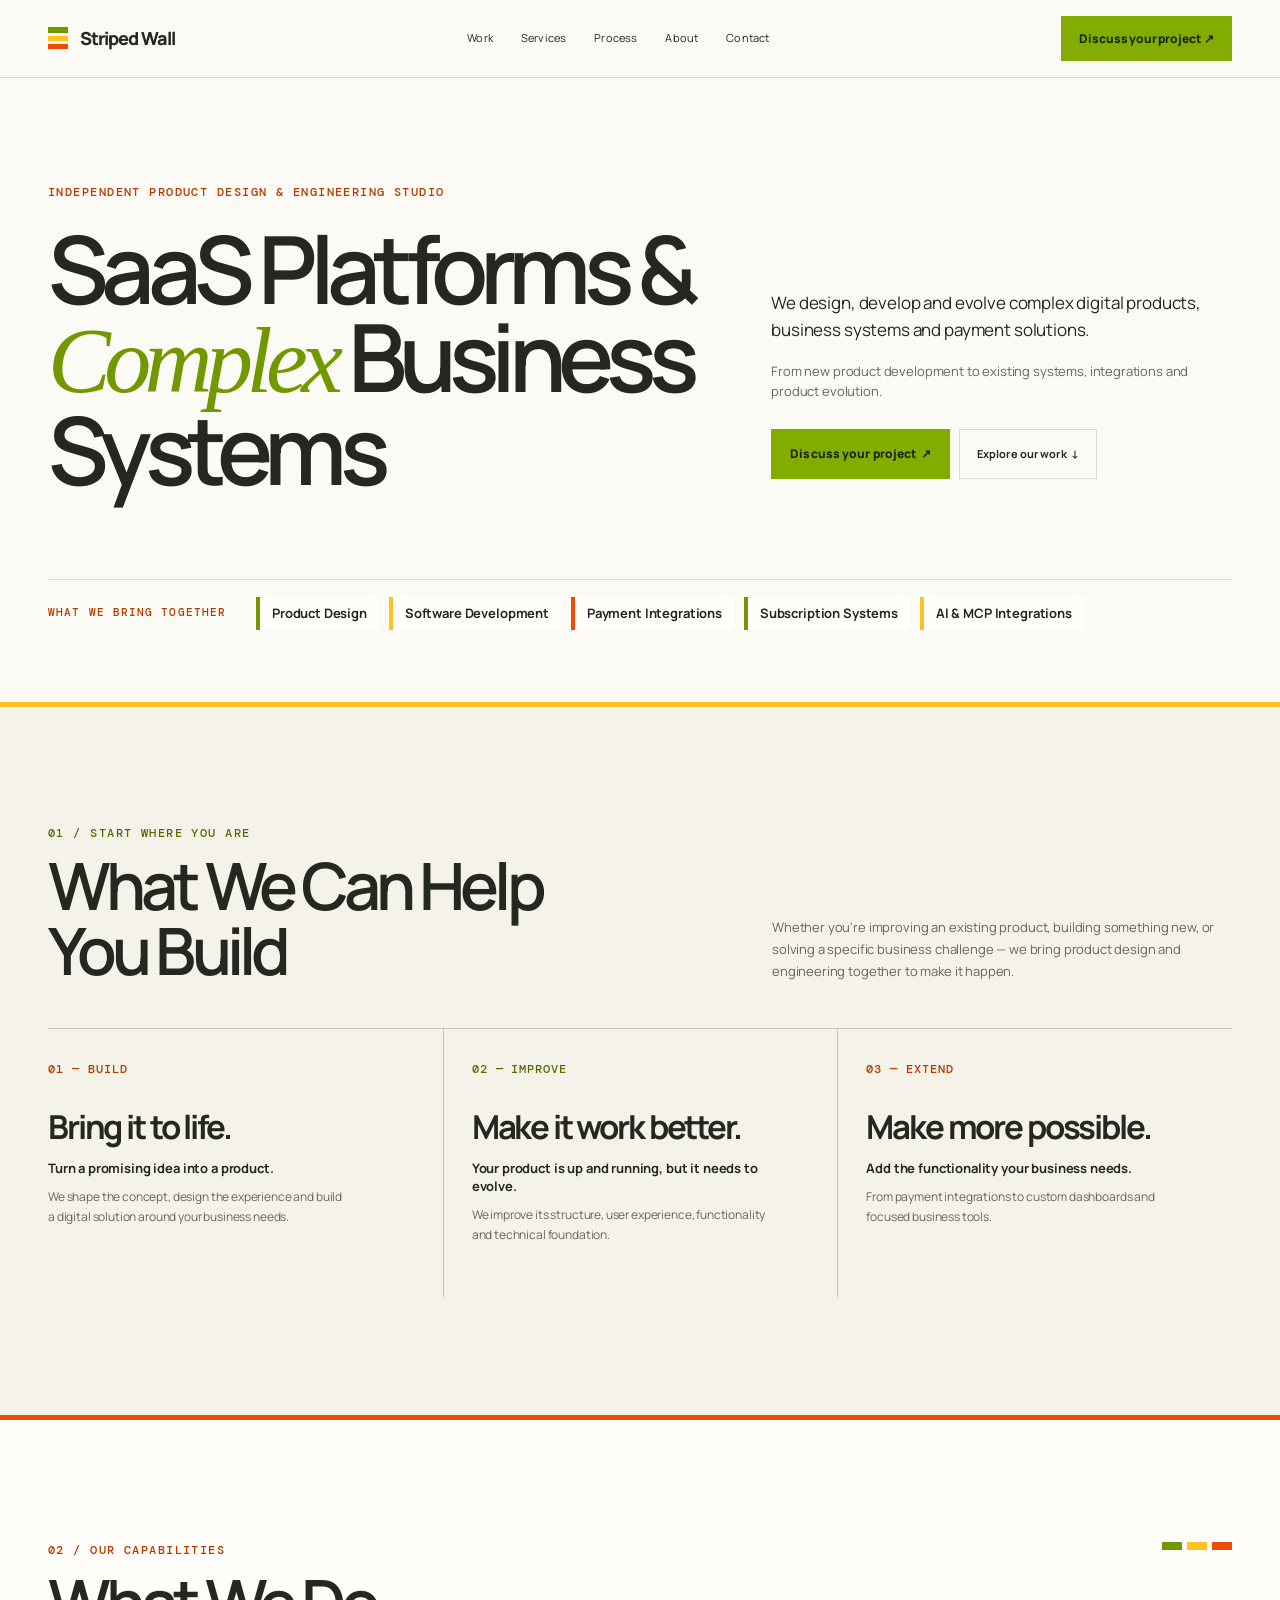
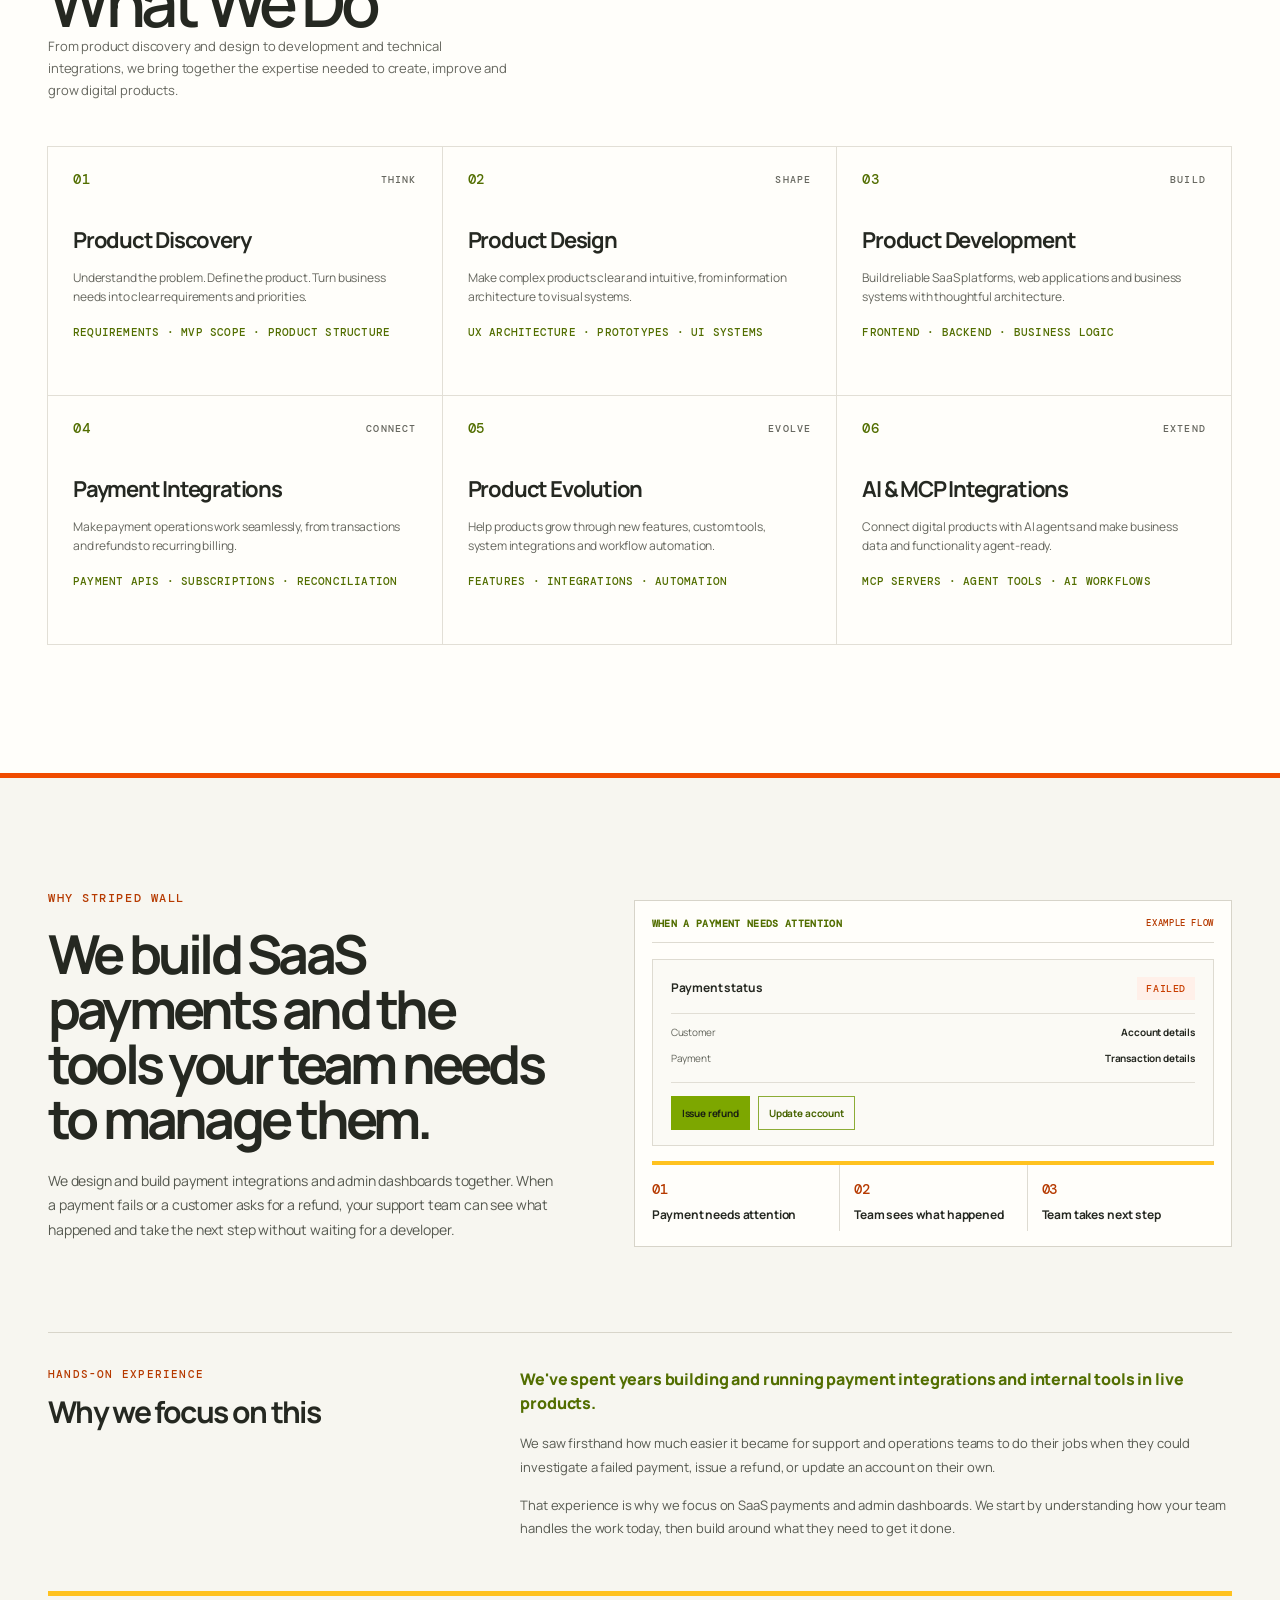
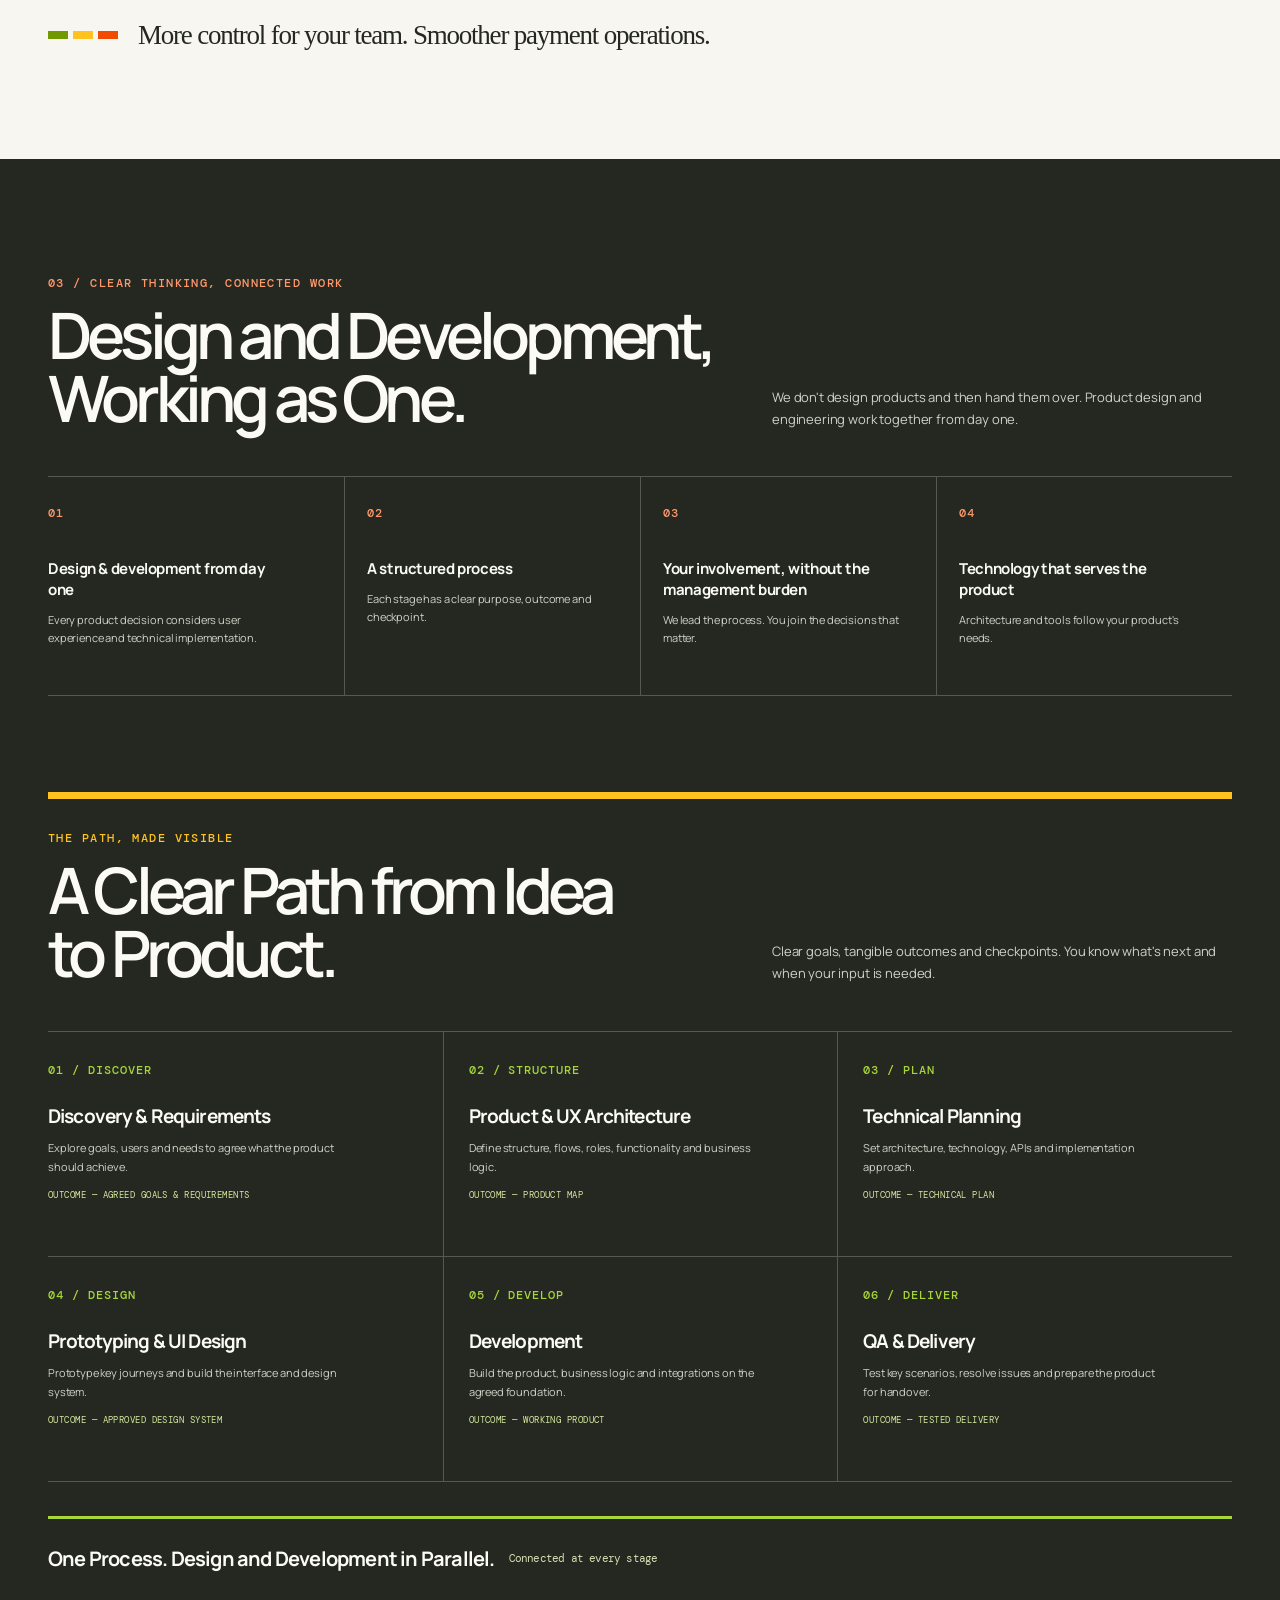
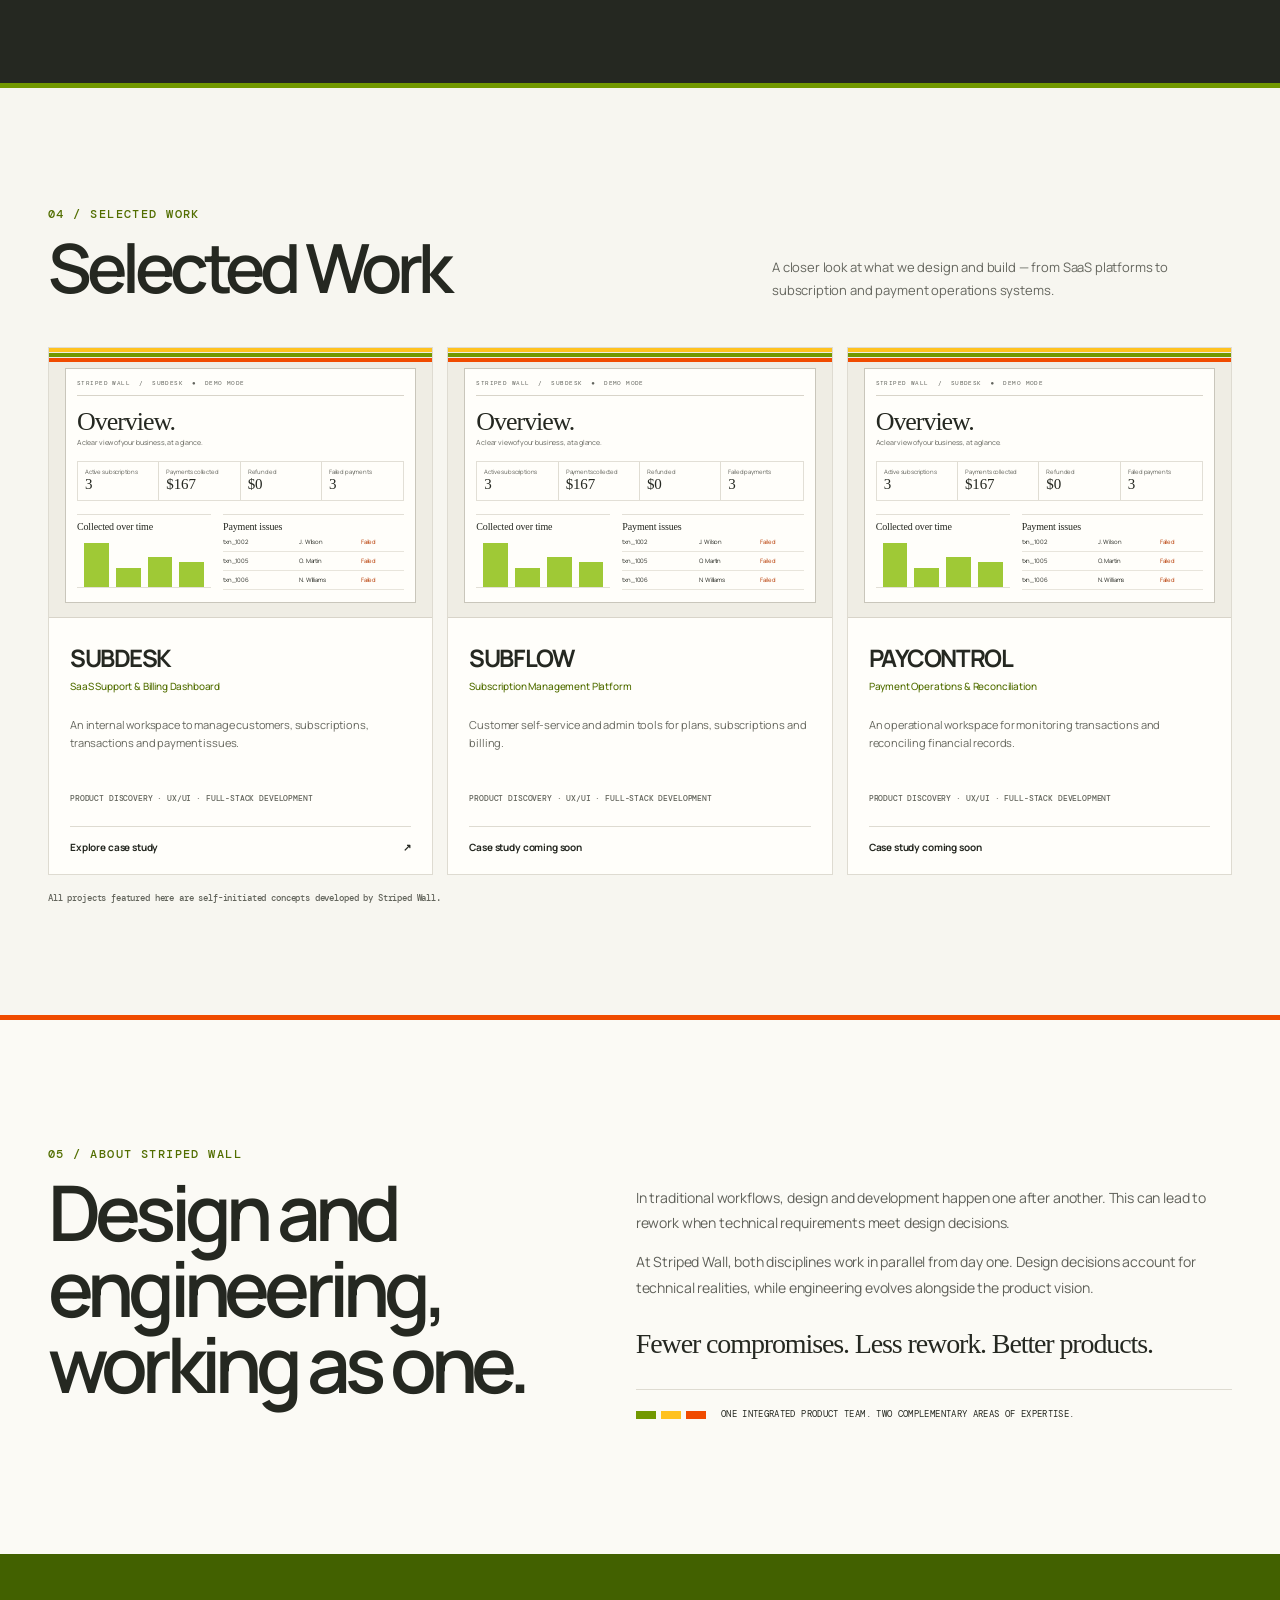
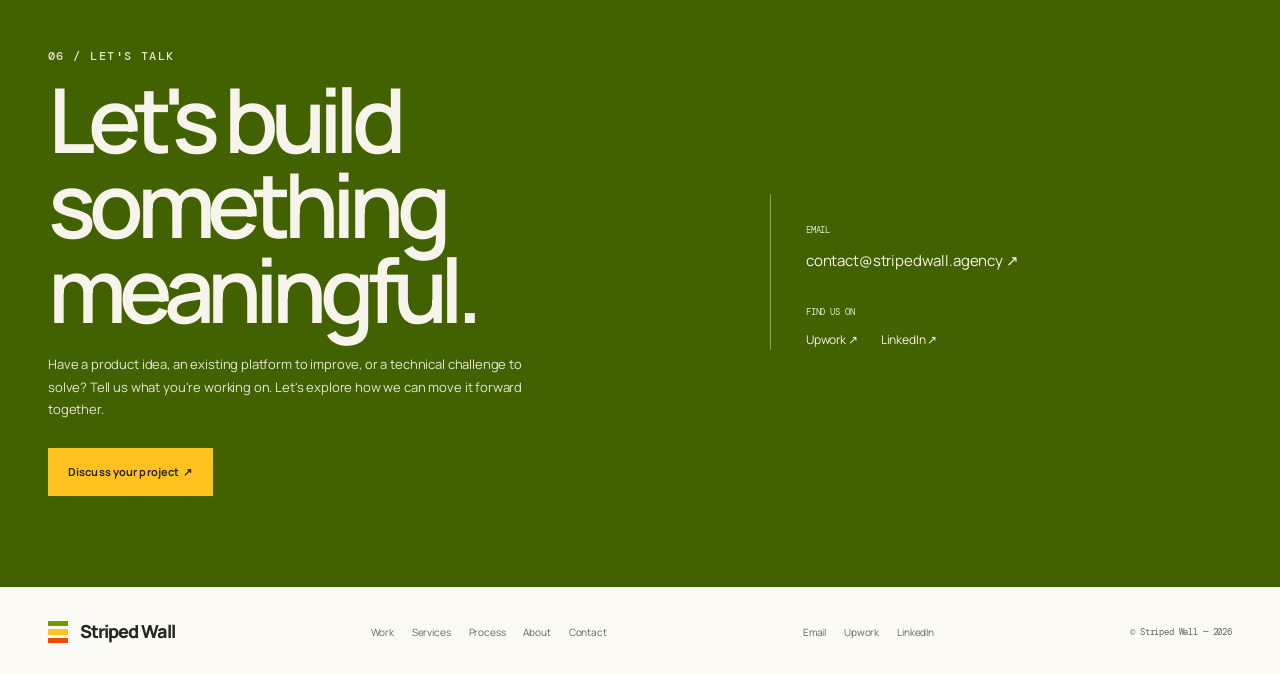
==== index.html @ d2fa566b "perf: eliminate render-blocking stylesheet requests" ====
<!doctype html>
<html lang="en">
<head>
<meta charset="utf-8"><meta name="viewport" content="width=device-width,initial-scale=1">
<title>Striped Wall — Product design &amp; engineering</title>
<link rel="icon" type="image/svg+xml" href="assets/favicon.svg">
<meta name="description" content="Independent product design and engineering studio for SaaS platforms, business systems and payment integrations.">












<link rel="preconnect" href="https://fonts.googleapis.com">
<link rel="preconnect" href="https://fonts.gstatic.com" crossorigin>
<link rel="stylesheet" href="https://fonts.googleapis.com/css2?family=DM+Mono:wght@400;500&family=Manrope:wght@400;500;600;700;800&display=swap" media="print" onload="this.media='all'">
<noscript><link rel="stylesheet" href="https://fonts.googleapis.com/css2?family=DM+Mono:wght@400;500&family=Manrope:wght@400;500;600;700;800&display=swap"></noscript>
<style data-source="assets/css/home.css">
:root {
  --paper:#f5f2e9;
  --ink:#292b27;
  --muted:#77776e;
  --olive:#729800;
  --yellow:#ffbd24;
  --orange:#f04b00;
  --sand:#e4d4c7;
  --green-deep:#557500;
  --line:#d7d3c8;
  --white:#fbfaf6;
  --serif:Georgia,'Times New Roman',serif;
  --sans:'Manrope',Arial,sans-serif;
  --mono:'DM Mono',monospace
}

* {
  box-sizing:border-box
}
html {
  scroll-behavior:smooth
}
body {
  margin:0;
  background:var(--paper);
  color:var(--ink);
  font:15px/1.6 var(--sans)
}
a {
  color:inherit;
  text-decoration:none
}
button {
  font:inherit
}
.wrap {
  width:min(1240px,calc(100% - 80px));
  margin:auto
}
.eyebrow {
  font:11px var(--mono);
  letter-spacing:.1em;
  text-transform:uppercase;
  color:var(--muted)
}
.stripe {
  display:flex;
  gap:5px;
  width:70px;
  height:8px
}
.stripe i {
  display:block;
  height:100%;
  flex:1;
  background:var(--olive)
}
.stripe i:nth-child(2) {
  background:var(--yellow)
}
.stripe i:nth-child(3) {
  background:var(--orange)
}

header {
  height:84px;
  display:flex;
  align-items:center;
  border-bottom:1px solid var(--line)
}
.nav {
  display:flex;
  justify-content:space-between;
  align-items:center
}
.brand {
  display:flex;
  align-items:center;
  gap:12px;
  font-weight:800;
  letter-spacing:-.05em;
  font-size:19px
}
.brand .stripe {
  width:22px;
  height:24px;
  flex-direction:column;
  gap:3px
}
.brand .stripe i {
  width:100%;
  height:6px
}
.links {
  display:flex;
  gap:32px;
  font-size:12px
}
.nav-cta,.button {
  display:inline-flex;
  align-items:center;
  justify-content:center;
  padding:13px 18px;
  border:1px solid var(--ink);
  font-size:12px;
  font-weight:700;
  transition:.2s
}
.nav-cta:hover,.button.dark:hover {
  background:var(--olive);
  border-color:var(--olive);
  color:white
}
.menu {
  display:none
}

.hero {
  padding:100px 0 88px;
  position:relative
}
.hero-grid {
  display:grid;
  grid-template-columns:1.2fr .8fr;
  gap:80px;
  align-items:end
}
.hero h1 {
  font-size:clamp(54px,7.2vw,100px);
  line-height:.99;
  letter-spacing:-.075em;
  max-width:800px;
  margin:24px 0 28px;
  font-weight:600
}
.hero h1 em {
  font-family:var(--serif);
  font-weight:400;
  letter-spacing:-.07em
}
.hero-copy {
  max-width:420px;
  padding-bottom:6px
}
.hero-copy p {
  font-size:18px;
  line-height:1.55;
  margin:0 0 18px
}
.hero-copy .sub {
  color:var(--muted);
  font-size:14px
}
.actions {
  display:flex;
  gap:10px;
  margin-top:28px
}
.button.dark {
  background:var(--ink);
  color:var(--paper)
}
.button.light {
  border-color:var(--line)
}
.expertise {
  border-top:1px solid var(--line);
  margin-top:55px;
  padding-top:18px;
  display:flex;
  justify-content:space-between;
  color:var(--muted);
  font-size:12px
}
.expertise strong {
  font:11px var(--mono);
  letter-spacing:.08em;
  color:var(--ink);
  text-transform:uppercase
}

section {
  padding:112px 0
}
.section-head {
  display:flex;
  justify-content:space-between;
  align-items:end;
  gap:40px;
  margin-bottom:45px
}
.section-head h2,.about h2,.talk h2 {
  font-size:clamp(40px,5vw,64px);
  line-height:1.04;
  letter-spacing:-.065em;
  font-weight:600;
  margin:12px 0 0
}
.section-head p {
  max-width:440px;
  color:var(--muted);
  margin:0
}
.build {
  background:#eae7dc
}
.build-grid {
  display:grid;
  grid-template-columns:repeat(3,1fr);
  border-top:1px solid #c9c5b9
}
.build-card {
  padding:28px 28px 8px 0;
  min-height:240px
}
.build-card+.build-card {
  border-left:1px solid #c9c5b9;
  padding-left:28px
}
.num {
  font:11px var(--mono);
  color:var(--olive-ink)
}
.build-card h3 {
  font-size:30px;
  letter-spacing:-.05em;
  margin:28px 0 5px
}
.build-card b {
  font-size:14px
}
.build-card p {
  color:var(--muted);
  font-size:13px;
  max-width:320px
}

.services {
  padding-bottom:125px
}
.service-intro {
  max-width:570px;
  color:var(--muted)
}
.service-grid {
  display:grid;
  grid-template-columns:repeat(3,1fr);
  border-top:1px solid var(--line);
  border-left:1px solid var(--line)
}
.service {
  padding:25px 25px 28px;
  min-height:245px;
  border-right:1px solid var(--line);
  border-bottom:1px solid var(--line)
}
.service-top {
  display:flex;
  justify-content:space-between
}
.service h3 {
  font-size:23px;
  letter-spacing:-.04em;
  margin:33px 0 5px
}
.service p {
  font-size:13px;
  color:var(--muted);
  max-width:320px;
  margin:0
}
.service .tags {
  font:10px/1.9 var(--mono);
  text-transform:uppercase;
  letter-spacing:.02em;
  color:var(--olive-ink);
  margin-top:20px
}

.process {
  background:var(--ink);
  color:var(--paper)
}
.process .eyebrow {
  color:#b5b3a8
}
.process .section-head p {
  color:#b5b3a8
}
.principles {
  display:grid;
  grid-template-columns:repeat(4,1fr);
  border-top:1px solid #55564f;
  border-bottom:1px solid #55564f;
  margin:52px 0 100px
}
.principle {
  padding:24px 20px 30px 0
}
.principle+.principle {
  border-left:1px solid #55564f;
  padding-left:20px
}
.principle h3 {
  font-size:16px;
  line-height:1.35;
  margin:28px 0 10px;
  max-width:220px
}
.principle p {
  font-size:12px;
  color:#b5b3a8;
  max-width:240px
}
.steps {
  display:grid;
  grid-template-columns:repeat(3,1fr);
  border-top:1px solid #55564f
}
.step {
  padding:25px 28px 27px 0;
  border-bottom:1px solid #55564f;
  min-height:205px
}
.step:nth-child(3n+2),.step:nth-child(3n) {
  padding-left:24px;
  border-left:1px solid #55564f
}
.step h3 {
  font-size:20px;
  line-height:1.2;
  margin:20px 0 10px;
  max-width:260px
}
.step p {
  font-size:12px;
  color:#b5b3a8;
  max-width:300px
}
.outcome {
  font:10px var(--mono);
  color:var(--yellow);
  text-transform:uppercase;
  letter-spacing:.05em
}
.process-close {
  margin-top:36px;
  padding:23px 0;
  border-top:3px solid var(--yellow);
  display:flex;
  justify-content:space-between;
  align-items:center;
  font-size:20px
}
.process-close span {
  font:11px var(--mono);
  color:#b5b3a8
}

.work {
  background:var(--white)
}
.work-cards {
  display:grid;
  grid-template-columns:repeat(3,1fr);
  gap:16px
}
.project {
  border:1px solid var(--line);
  background:var(--paper)
}
.screen {
  height:250px;
  background:#f8f7f1;
  padding:13px 17px 10px;
  display:block;
  overflow:hidden;
  position:relative;
  border-bottom:1px solid var(--line)
}
.screen:before,.screen:after {
  content:'';
  position:absolute;
  left:0;
  right:0;
  height:5px;
  background:var(--olive);
  top:22px
}
.screen:after {
  top:32px;
  background:var(--yellow);
  height:3px
}
.ui {
  width:82%;
  height:75%;
  background:#f8f7f1;
  border:1px solid #c9c6bc;
  padding:17px;
  display:grid;
  grid-template-columns:25% 1fr;
  gap:12px;
  transform:rotate(-2deg)
}
.ui-side {
  background:#e8e6dc
}
.ui-main {
  display:grid;
  grid-template-rows:16px 1fr 1fr;
  gap:10px
}
.ui-bar {
  background:#d9d7cc
}
.ui-cells {
  display:flex;
  gap:7px
}
.ui-cells i {
  flex:1;
  background:#eceae0;
  border:1px solid #dbd8cd
}
.ui-chart {
  border:1px solid #dedbd1;
  position:relative
}
.ui-chart:after {
  content:'';
  position:absolute;
  left:10%;
  right:10%;
  height:2px;
  top:60%;
  background:var(--olive);
  transform:rotate(-12deg)
}
.project-body {
  padding:22px
}
.project h3 {
  font-size:24px;
  letter-spacing:-.05em;
  margin:0
}
.project .type {
  font-size:11px;
  color:var(--olive-ink);
  margin:3px 0 12px
}
.project p {
  font-size:12px;
  color:var(--muted);
  min-height:58px
}
.project .tags {
  font:9px/1.8 var(--mono);
  color:var(--muted);
  text-transform:uppercase;
  min-height:35px
}
.project-link {
  border-top:1px solid var(--line);
  padding-top:13px;
  margin-top:15px;
  font-size:11px;
  font-weight:700;
  display:flex;
  justify-content:space-between
}
.work-note {
  font:10px var(--mono);
  color:var(--muted);
  margin-top:18px
}

.about {
  padding:125px 0
}
.about-grid {
  display:grid;
  grid-template-columns:.9fr 1.1fr;
  gap:100px
}
.about h2 {
  font-size:clamp(43px,6vw,76px)
}
.about-copy {
  padding-top:32px
}
.about-copy p {
  font-size:16px;
  max-width:580px;
  color:#5f6059
}
.about-copy .statement {
  font-size:24px;
  color:var(--ink);
  letter-spacing:-.04em;
  margin-top:28px
}
.about-bottom {
  margin-top:32px;
  display:flex;
  align-items:center;
  gap:18px;
  font:11px var(--mono);
  text-transform:uppercase;
  letter-spacing:.04em
}

.talk {
  background:var(--green-deep);
  color:#f7f4eb;
  padding:90px 0
}
.talk .eyebrow {
  color:#e0e8c9
}
.talk-grid {
  display:grid;
  grid-template-columns:1fr .75fr;
  gap:70px
}
.talk h2 {
  font-size:clamp(48px,7vw,88px);
  max-width:700px
}
.talk p {
  max-width:510px;
  color:#e5e3d6
}
.talk .button {
  background:var(--yellow);
  border-color:var(--yellow);
  color:var(--ink);
  margin-top:14px
}
.contacts {
  border-left:1px solid #9cae69;
  padding:22px 0 0 35px;
  align-self:end
}
.contacts small {
  font:10px var(--mono);
  text-transform:uppercase;
  color:#e0e8c9
}
.contacts a {
  display:block;
  font-size:17px;
  margin:8px 0 24px
}
.contact-links {
  display:flex;
  gap:25px;
  font-size:13px!important
}
.footer {
  padding:30px 0
}
.footrow {
  display:flex;
  align-items:center;
  justify-content:space-between
}
.footnav,.social {
  display:flex;
  gap:22px;
  font-size:11px;
  color:var(--muted)
}
.copyright {
  font:10px var(--mono);
  color:var(--muted)
}

@media(max-width:800px) {
  .wrap {
  width:min(100% - 40px,620px)
}
.links,.nav-cta {
  display:none
}
.menu {
  display:block;
  font:11px var(--mono)
}
.hero {
  padding:75px 0 65px
}
.hero-grid,.about-grid,.talk-grid {
  grid-template-columns:1fr;
  gap:30px
}
.hero h1 {
  font-size:clamp(52px,13vw,82px)
}
.hero-copy {
  max-width:560px
}
.expertise {
  flex-wrap:wrap;
  gap:12px
}
.section-head {
  display:block
}
.section-head p {
  margin-top:18px
}
.build-grid,.service-grid,.work-cards {
  grid-template-columns:1fr
}
.build-card {
  min-height:0;
  padding:24px 0
}
.build-card+.build-card {
  border-left:0;
  border-top:1px solid #c9c5b9;
  padding:24px 0
}
.build-card h3 {
  margin-top:15px
}
.service {
  min-height:0
}
.principles {
  grid-template-columns:1fr 1fr;
  margin:38px 0 70px
}
.principle:nth-child(3) {
  border-left:0;
  padding-left:0;
  border-top:1px solid #55564f
}
.principle:nth-child(4) {
  border-top:1px solid #55564f
}
.steps {
  grid-template-columns:1fr 1fr
}
.step:nth-child(3n+2),.step:nth-child(3n) {
  padding-left:0;
  border-left:0
}
.step:nth-child(even) {
  padding-left:18px;
  border-left:1px solid #55564f
}
.process-close {
  display:block
}
.process-close span {
  display:block;
  margin-top:10px
}
.project {
  display:grid;
  grid-template-columns:.8fr 1.2fr
}
.screen {
  height:auto;
  min-height:250px;
  padding:14px
}
.project p {
  min-height:auto
}
.project .tags {
  min-height:0
}
.project-link {
  margin-top:15px
}
.about-copy {
  padding:0
}
.contacts {
  border-left:0;
  border-top:1px solid #9ca17e;
  padding:22px 0 0
}
.footrow {
  flex-wrap:wrap;
  gap:20px
}
.footnav {
  order:3;
  width:100%;
  flex-wrap:wrap
}

}

@media(max-width:520px) {
  .wrap {
  width:calc(100% - 36px)
}
header {
  height:70px
}
.hero h1 {
  font-size:51px
}
.actions {
  flex-wrap:wrap
}
.button {
  padding:12px 13px
}
.expertise {
  display:block
}
.expertise span {
  display:block;
  margin-top:8px
}
.section-head h2 {
  font-size:42px
}
section {
  padding:78px 0
}
.principles {
  grid-template-columns:1fr
}
.principle,.principle+.principle,.principle:nth-child(3) {
  border-left:0;
  border-top:1px solid #55564f;
  padding:20px 0
}
.principle:first-child {
  border-top:0
}
.principle h3 {
  margin:15px 0 5px
}
.steps {
  grid-template-columns:1fr
}
.step,.step:nth-child(even) {
  border-left:0;
  padding:20px 0;
  min-height:0
}
.project {
  display:block
}
.screen {
  height:230px
}
.about {
  padding:85px 0
}
.talk {
  padding:75px 0
}
.talk h2 {
  font-size:55px
}
.footnav,.social {
  gap:13px
}

}



.work-cards {
  align-items:stretch;
  gap:18px
}
.project {
  display:flex;
  flex-direction:column;
  min-width:0;
  overflow:hidden
}
.screen {
  height:auto;
  aspect-ratio:1.48/1;
  min-height:0;
  padding:14px 16px 10px;
  background:#f8f7f1;
  border-bottom:1px solid var(--line);
  overflow:hidden
}
.screen:before,.screen:after {
  display:none
}
.ui-shot {
  height:100%;
  color:var(--ink);
  font:7px/1.35 var(--sans);
  overflow:hidden
}
.shot-brand {
  font:6px var(--mono);
  letter-spacing:.07em;
  color:#62645d;
  border-bottom:1px solid #e2dfd5;
  padding-bottom:7px
}
.shot-title {
  font:25px/1.1 var(--serif);
  letter-spacing:-.04em;
  margin:10px 0 2px
}
.shot-sub {
  font-size:7px;
  color:var(--muted)
}
.shot-metrics {
  display:grid;
  grid-template-columns:repeat(4,1fr);
  margin-top:12px;
  border:1px solid #e0ddd3
}
.shot-metrics div {
  padding:7px 8px;
  border-right:1px solid #e0ddd3;
  min-width:0
}
.shot-metrics div:last-child {
  border:0
}
.shot-metrics small {
  display:block;
  font-size:6px;
  color:#65665e
}
.shot-metrics b {
  font:15px var(--serif)
}
.shot-lower {
  display:grid;
  grid-template-columns:.85fr 1.15fr;
  gap:14px;
  margin-top:12px
}
.shot-chart,.shot-table {
  border-top:1px solid #d9d6cb;
  padding-top:6px;
  min-width:0
}
.shot-chart strong,.shot-table strong {
  font:11px var(--serif)
}
.shot-bars {
  height:54px;
  display:flex;
  align-items:end;
  gap:7px;
  border-bottom:1px solid #ddd9ce;
  padding:0 7px
}
.shot-bars i {
  flex:1;
  background:#b2d455;
  max-width:25px
}
.shot-bars i:nth-child(1) {
  height:80%
}
.shot-bars i:nth-child(2) {
  height:35%
}
.shot-bars i:nth-child(3) {
  height:55%
}
.shot-bars i:nth-child(4) {
  height:45%
}
.shot-row {
  display:grid;
  grid-template-columns:1fr .8fr .6fr;
  padding:5px 0;
  border-bottom:1px solid #e5e2d9;
  font-size:6px;
  gap:4px
}
.shot-row span:last-child {
  color:#b63a00
}
.project-body {
  flex:1;
  display:flex;
  flex-direction:column
}
.project .tags {
  min-height:0
}
.project-link {
  margin-top:auto;
  padding-top:13px
}
.work-note {
  line-height:1.6
}

@media(max-width:800px) {
  .project {
  display:flex;
  flex-direction:column
}
.screen {
  aspect-ratio:1.65/1
}

}

@media(max-width:520px) {
  .screen {
  height:auto;
  aspect-ratio:1.42/1;
  padding:12px
}
.shot-metrics div {
  padding:6px 5px
}
.shot-lower {
  gap:9px
}
.shot-title {
  font-size:23px
}

}



/* Detailed design pass: a more deliberate editorial grid with generous spacing and crisp edges. */
:root {
  --paper:#f6f3eb;
  --white:#fbfaf6;
  --ink:#252821;
  --muted:#72736b;
  --olive:#729800;
  --yellow:#ffbd24;
  --orange:#f04b00;
  --green-deep:#426100;
  --line:#d8d4c9;
  --sand:#e4d4c7
}

body {
  background:var(--paper);
  font-size:15px;
  line-height:1.65;
  letter-spacing:-.01em
}

.wrap {
  width:min(1280px,calc(100% - 96px))
}

header {
  height:78px;
  background:var(--paper);
  position:sticky;
  top:0;
  z-index:10;
  border-color:var(--line)
}

.brand {
  font-size:18px;
  letter-spacing:-.055em
}
.brand .stripe {
  width:20px;
  height:22px
}

.links {
  gap:28px
}
.links a {
  font-size:11px;
  letter-spacing:.015em
}
.links a:hover,.footnav a:hover,.social a:hover {
  color:var(--olive-ink)
}

.nav-cta {
  padding:11px 16px;
  border-width:1px;
  font-size:11px
}

.hero {
  padding:106px 0 72px
}
.hero .eyebrow {
  color:var(--olive-ink)
}

.hero-grid {
  grid-template-columns:1.18fr .82fr;
  gap:60px;
  align-items:center
}

.hero h1 {
  font-size:clamp(62px,7.35vw,108px);
  line-height:.94;
  letter-spacing:-.082em;
  max-width:820px;
  margin:24px 0 22px
}

.hero h1 em {
  color:var(--olive-ink);
  font-style:italic
}

.hero-copy {
  max-width:430px;
  padding-top:60px
}
.hero-copy p {
  font-size:17px;
  line-height:1.55
}
.hero-copy .sub {
  font-size:13px
}

.actions {
  gap:9px
}
.button {
  padding:13px 17px;
  font-size:11px;
  letter-spacing:.01em
}
.button.dark {
  background:var(--ink)
}

.expertise {
  margin-top:64px;
  padding-top:17px;
  font-size:11px
}
.expertise strong {
  font-size:10px
}

section {
  padding:118px 0
}
.section-head {
  margin-bottom:46px;
  gap:56px
}
.section-head h2,.about h2,.talk h2 {
  font-size:clamp(44px,5.1vw,70px);
  line-height:.99;
  letter-spacing:-.075em
}

.section-head>div:first-child .eyebrow {
  color:var(--olive-ink)
}
.section-head p {
  font-size:13px;
  line-height:1.7;
  max-width:460px;
  color:#65665e
}

.build {
  background:#ece9dd;
  position:relative
}
.build .section-head h2 {
  max-width:630px
}
.build-grid {
  border-top:1px solid #c8c5b8
}
.build-card {
  position:relative;
  padding:27px 28px 14px 0;
  min-height:268px
}
.build-card+.build-card {
  border-color:#c8c5b8;
  padding-left:28px
}
.build-card h3 {
  font-size:33px;
  line-height:1.05;
  margin:29px 0 14px;
  letter-spacing:-.065em
}
.build-card b {
  font-size:13px;
  line-height:1.4;
  display:block;
  max-width:290px
}
.build-card p {
  font-size:12px;
  line-height:1.65;
  max-width:300px;
  margin-top:10px;
  color:#66675e
}

.build-card:nth-child(1) .num {
  color:var(--olive-ink)
}
.build-card:nth-child(2) .num {
  color:#795a00
}
.build-card:nth-child(3) .num {
  color:var(--orange-ink)
}

.services {
  padding:122px 0 128px
}
.services .section-head {
  align-items:start
}
.service-intro {
  margin-top:19px;
  max-width:610px;
  color:#65665e
}
.service-grid {
  border:0;
  gap:0;
  grid-template-columns:repeat(3,1fr)
}
.service {
  background:var(--white);
  min-height:250px;
  padding:23px 25px 24px;
  border:1px solid var(--line);
  margin:-1px 0 0 -1px;
  transition:background .18s
}
.service:hover {
  background:#f0eee5
}
.service-top {
  align-items:center
}
.service .eyebrow {
  font-size:9px
}
.service h3 {
  font-size:22px;
  margin:34px 0 9px;
  letter-spacing:-.055em
}
.service p {
  font-size:12px;
  line-height:1.65;
  max-width:330px
}
.service .tags {
  font-size:9px;
  line-height:1.8;
  margin-top:17px;
  color:#657e18
}

.process {
  padding:116px 0 108px;
  background:#272a24
}
.process .section-head h2 {
  font-size:clamp(44px,5vw,66px)
}
.process .section-head p {
  color:#c0c0b5
}
.process .section-head>div:first-child .eyebrow {
  color:var(--yellow)
}

.principles {
  margin:45px 0 96px;
  border-color:#56584f
}
.principle {
  padding:23px 21px 26px 0;
  min-height:218px
}
.principle+.principle {
  padding-left:22px;
  border-color:#56584f
}
.principle .num {
  color:var(--yellow)
}
.principle h3 {
  font-size:15px;
  line-height:1.4;
  letter-spacing:-.025em;
  margin:33px 0 11px
}
.principle p {
  font-size:11px;
  line-height:1.7;
  color:#c0c0b5
}

.steps {
  border-color:#56584f;
  grid-template-columns:repeat(3,1fr)
}
.step {
  padding:25px 26px 26px 0;
  min-height:225px;
  border-color:#56584f
}
.step:nth-child(3n+2),.step:nth-child(3n) {
  padding-left:25px;
  border-color:#56584f
}
.step .num {
  color:var(--yellow);
  font-size:10px
}
.step h3 {
  font-size:19px;
  line-height:1.2;
  letter-spacing:-.045em;
  margin:24px 0 10px;
  max-width:260px
}
.step p {
  font-size:11px;
  line-height:1.7;
  color:#c0c0b5
}
.outcome {
  font-size:9px;
  color:#d5dfb2;
  line-height:1.5;
  margin-top:13px
}
.process-close {
  margin-top:34px;
  border-top:3px solid var(--yellow);
  padding:23px 0 0;
  font-size:20px;
  letter-spacing:-.04em
}
.process-close span {
  font-size:10px
}

.work {
  padding:118px 0 110px;
  background:#eeece3
}
.work .section-head h2 {
  font-size:clamp(46px,5.3vw,70px)
}
.work-cards {
  grid-template-columns:repeat(3,minmax(0,1fr));
  align-items:stretch;
  gap:14px
}
.project {
  background:var(--white);
  border:1px solid #d5d1c5;
  display:flex;
  flex-direction:column;
  min-width:0;
  overflow:hidden
}
.screen {
  height:auto;
  aspect-ratio:1.42/1;
  min-height:0;
  background:#f8f7f1;
  padding:15px 17px 12px;
  border-bottom:1px solid #d5d1c5;
  overflow:hidden
}
.screen:before,.screen:after {
  display:none
}
.ui-shot {
  font-size:7px
}
.shot-brand {
  font-size:6px;
  padding-bottom:8px
}
.shot-title {
  font-size:26px;
  margin-top:12px
}
.shot-sub {
  font-size:7px
}
.shot-metrics {
  margin-top:13px
}
.shot-metrics div {
  padding:7px 7px
}
.shot-metrics small {
  font-size:6px;
  line-height:1.25
}
.shot-metrics b {
  font-size:15px
}
.shot-lower {
  gap:12px;
  margin-top:13px
}
.shot-chart strong,.shot-table strong {
  font-size:10px
}
.shot-bars {
  height:55px
}
.shot-row {
  font-size:6px;
  padding:5px 0
}
.project-body {
  padding:20px 21px 18px;
  flex:1;
  display:flex;
  flex-direction:column
}
.project h3 {
  font-size:24px;
  letter-spacing:-.06em
}
.project .type {
  font-size:10px;
  line-height:1.4;
  color:#627e12;
  margin:2px 0 12px
}
.project p {
  font-size:11px;
  line-height:1.65;
  min-height:65px;
  color:#66675e
}
.project .tags {
  font:8px/1.65 var(--mono);
  min-height:34px;
  color:#62645b
}
.project-link {
  font-size:10px;
  border-top:1px solid var(--line);
  padding-top:12px;
  margin-top:auto;
  font-weight:700
}
.work-note {
  font-size:9px;
  line-height:1.6;
  margin-top:16px;
  color:#62645b
}

.about {
  padding:126px 0 132px
}
.about-grid {
  grid-template-columns:.9fr 1.1fr;
  gap:100px
}
.about h2 {
  font-size:clamp(49px,6vw,82px);
  max-width:510px
}
.about-grid>div:first-child .eyebrow {
  color:var(--olive-ink)
}
.about-copy {
  padding-top:25px
}
.about-copy p {
  font-size:14px;
  line-height:1.8;
  color:#5f6059
}
.about-copy .statement {
  font:28px/1.15 var(--serif);
  letter-spacing:-.04em;
  color:var(--ink);
  margin:28px 0
}
.about-bottom {
  border-top:1px solid var(--line);
  padding-top:18px;
  margin-top:29px;
  gap:15px;
  font-size:9px;
  line-height:1.5
}
.about-bottom .stripe {
  flex:none
}

.talk {
  background:var(--green-deep);
  padding:94px 0 91px
}
.talk .eyebrow {
  color:#e3ebce
}
.talk-grid {
  grid-template-columns:1fr .72fr;
  gap:80px
}
.talk h2 {
  font-size:clamp(54px,7vw,94px);
  line-height:.95;
  letter-spacing:-.08em
}
.talk p {
  font-size:13px;
  line-height:1.75;
  color:#e4e6d9;
  max-width:490px;
  margin-top:22px
}
.talk .button {
  color:var(--ink);
  background:var(--yellow);
  border-color:var(--yellow);
  padding:14px 19px
}
.contacts {
  align-self:center;
  padding:22px 0 0 35px;
  border-color:#879c55
}
.contacts small {
  font-size:9px;
  color:#d9e3c0
}
.contacts>a {
  font-size:15px;
  line-height:1.4;
  margin:9px 0 27px;
  overflow-wrap:anywhere
}
.contact-links {
  gap:23px
}
.contact-links a {
  font-size:12px;
  margin:8px 0 0
}
.contact-links a:hover {
  color:var(--yellow)
}

.footer {
  padding:30px 0 27px;
  background:var(--paper)
}
.footrow {
  gap:22px
}
.footnav,.social {
  gap:18px;
  font-size:10px
}
.copyright {
  font-size:9px;
  white-space:nowrap
}

@media(max-width:900px) {
  .wrap {
  width:min(100% - 56px,720px)
}
.hero-grid {
  grid-template-columns:1fr;
  gap:12px
}
.hero h1 {
  max-width:760px
}
.hero-copy {
  padding-top:8px;
  max-width:600px
}
.hero-copy p {
  font-size:16px
}
.expertise {
  gap:18px;
  align-items:start
}
.expertise span {
  max-width:560px
}
.section-head {
  gap:28px
}
.about-grid {
  gap:55px
}
.talk-grid {
  gap:45px
}
.work-cards {
  grid-template-columns:1fr
}
.project {
  display:grid;
  grid-template-columns:minmax(0,1fr) minmax(0,1fr)
}
.screen {
  aspect-ratio:1.35/1
}
.project-body {
  padding:22px
}
.project p {
  min-height:0
}
.project-link {
  margin-top:15px
}
.project .tags {
  min-height:0
}

}

@media(max-width:600px) {
  .wrap {
  width:calc(100% - 36px)
}
header {
  height:68px
}
.brand {
  font-size:17px
}
.hero {
  padding:72px 0 58px
}
.hero h1 {
  font-size:clamp(50px,13vw,72px);
  line-height:.96
}
.hero-copy p {
  font-size:15px
}
.hero-copy .sub {
  font-size:12px
}
.expertise {
  display:block;
  margin-top:42px
}
.expertise span {
  display:block;
  margin-top:8px
}
.actions {
  flex-wrap:wrap
}
section {
  padding:78px 0
}
.section-head {
  display:block;
  margin-bottom:30px
}
.section-head h2 {
  font-size:44px
}
.section-head p {
  margin-top:15px;
  font-size:12px
}
.build-card {
  min-height:0;
  padding:21px 0 24px
}
.build-card+.build-card {
  padding:21px 0 24px
}
.build-card h3 {
  font-size:29px;
  margin:17px 0 8px
}
.build-card p {
  margin-bottom:0
}
.service-grid {
  grid-template-columns:1fr
}
.service {
  min-height:0;
  padding:20px 20px 22px
}
.service h3 {
  margin:23px 0 8px
}
.principles {
  grid-template-columns:1fr;
  margin:33px 0 65px
}
.principle,.principle+.principle,.principle:nth-child(3) {
  border-left:0;
  border-top:1px solid #56584f;
  padding:18px 0;
  min-height:0
}
.principle:first-child {
  border-top:0
}
.principle h3 {
  margin:15px 0 6px
}
.steps {
  grid-template-columns:1fr
}
.step,.step:nth-child(3n+2),.step:nth-child(3n) {
  border-left:0;
  padding:20px 0;
  min-height:0
}
.step h3 {
  margin:15px 0 8px
}
.process-close {
  font-size:17px;
  line-height:1.35
}
.process-close span {
  display:block;
  margin-top:10px
}
.project {
  display:flex;
  flex-direction:column
}
.screen {
  aspect-ratio:1.4/1;
  padding:12px
}
.project-body {
  padding:19px
}
.project p {
  min-height:0
}
.about-grid,.talk-grid {
  grid-template-columns:1fr;
  gap:25px
}
.about h2 {
  font-size:53px
}
.about-copy {
  padding:0
}
.about-copy .statement {
  font-size:25px
}
.talk {
  padding:75px 0
}
.talk h2 {
  font-size:59px
}
.contacts {
  border-left:0;
  border-top:1px solid #879c55;
  padding:20px 0 0
}
.footrow {
  justify-content:flex-start;
  gap:17px
}
.footnav {
  order:3;
  width:100%;
  flex-wrap:wrap
}
.social {
  margin-left:auto
}
.copyright {
  width:100%
}

}



/* Color pass: stronger primary actions and distinct accents inside Process. */
:root {
  --action-green:#557500;
  --process-orange:#f56a2a;
  --process-green:#a8cf3a
}

.nav-cta {
  background:var(--action-green);
  border-color:var(--action-green);
  color:#fff
}

.nav-cta:hover,.button.dark:hover {
  background:#3f5e00;
  border-color:#3f5e00;
  color:#fff
}

.button.dark {
  background:var(--action-green);
  border-color:var(--action-green);
  color:#fff
}

.process>.wrap>.section-head:first-child .eyebrow {
  color:var(--process-orange)
}

.process .principle .num {
  color:var(--process-orange)
}

.process .principles~.section-head .eyebrow {
  color:var(--process-green)
}

.process .steps .num {
  color:var(--process-green)
}

.process .outcome {
  color:#c6dd8b
}



/* Refined brand color, Process separation, and clear case-screen framing. */
:root {
  --action-green:#729800;
  --process-orange:#f04b00;
  --process-green:#a8cf3a
}

.nav-cta,.button.dark {
  background:var(--action-green);
  border-color:var(--action-green);
  color:var(--ink)
}

.nav-cta:hover,.button.dark:hover {
  background:var(--orange);
  border-color:var(--orange);
  color:var(--ink)
}

.process>.wrap>.section-head:first-child .eyebrow,.process .principle .num {
  color:var(--process-orange)
}

.process .principles~.section-head {
  border-top:4px solid var(--yellow);
  padding-top:32px;
  margin-top:0
}

.process .principles~.section-head .eyebrow,.process .steps .num {
  color:var(--process-green)
}

.process .outcome {
  color:#d1e29b
}

/* Fine color rules punctuate the page without filling large areas. */
.build {
  border-top:2px solid var(--yellow)
}

.services {
  border-top:2px solid var(--orange)
}

.work {
  border-top:2px solid var(--olive)
}

.about {
  border-top:2px solid var(--orange)
}

.screen {
  position:relative;
  background:#e6e2d7;
  padding:20px 16px 14px;
  aspect-ratio:1.42/1
}

.screen-stripe {
  position:absolute;
  left:0;
  right:0;
  top:0;
  height:9px;
  display:flex;
  flex-direction:column;
  gap:1px;
  z-index:1
}

.screen-stripe i {
  height:2px;
  display:block;
  background:var(--yellow)
}

.screen-stripe i:nth-child(2) {
  background:var(--olive)
}

.screen-stripe i:nth-child(3) {
  background:var(--orange)
}

.ui-shot {
  height:100%;
  background:#fbfaf6;
  border:1px solid #c6c2b8;
  padding:10px 11px;
  overflow:hidden
}

.shot-brand {
  border-bottom:1px solid #d8d4c9
}

@media(max-width:900px) {
  .screen {
  aspect-ratio:1.38/1
}

}

@media(max-width:600px) {
  .process .principles~.section-head {
  padding-top:24px
}
.screen {
  aspect-ratio:1.4/1;
  padding:18px 12px 10px
}
.ui-shot {
  padding:8px
}

}



/* Color emphasis pass based on the latest review. */
:root {
  --action-green:#5d8100;
  --process-orange:#f04b00;
  --process-green:#9bc52d
}

.nav-cta,.button.dark {
  background:var(--action-green);
  border-color:var(--action-green);
  color:#fff;
  font-weight:800
}

.nav-cta {
  font-size:12px;
  padding:12px 17px
}

.button.dark {
  font-size:12px;
  padding:14px 18px
}

.nav-cta:hover,.button.dark:hover {
  background:#4f7000;
  border-color:#4f7000;
  color:#fff
}

.hero .eyebrow {
  color:var(--orange-ink);
  font-size:12px;
  font-weight:500;
  letter-spacing:.12em
}

.hero h1 em {
  color:var(--orange-ink)
}

.eyebrow {
  font-weight:500;
  letter-spacing:.12em
}

.section-head>div:first-child .eyebrow,.about-grid>div:first-child .eyebrow {
  font-size:11px;
  font-weight:500
}

.build-card .num,.principle .num,.step .num {
  font-size:11px;
  font-weight:500;
  letter-spacing:.08em
}

.service .eyebrow {
  font-size:10px;
  font-weight:500
}

.service .tags {
  font-size:9px;
  font-weight:500;
  color:#5b7810
}

.process>.wrap>.section-head:first-child .eyebrow,.process .principle .num {
  color:var(--process-orange)
}

.process .principles~.section-head .eyebrow,.process .steps .num {
  color:var(--process-green)
}

.process .principles~.section-head {
  border-top-width:6px;
  padding-top:31px
}

.process .process-close {
  justify-content:flex-start;
  gap:14px;
  flex-wrap:wrap
}

.process .process-close strong {
  font-size:20px
}

.process .process-close span {
  font:11px var(--mono);
  color:#d5dfb2;
  white-space:nowrap
}

.build,.services,.work,.about {
  border-top-width:4px
}

.screen-stripe {
  height:12px;
  gap:1px
}

.screen-stripe i {
  height:3px
}

@media(max-width:600px) {
  .process .process-close {
  display:block
}
.process .process-close span {
  display:block;
  margin-top:8px
}

}



/* Cleaner, brighter neutrals across the full page. */
:root {
  --paper:#fbfaf5;
  --white:#fffefa;
  --ink:#252821;
  --muted:#66685f;
  --olive:#789e00;
  --yellow:#ffc21f;
  --orange:#f04b00;
  --line:#dedbd1;
  --sand:#e8dbcf
}

body {
  background:var(--paper);
  color:var(--ink)
}

header,.footer {
  background:var(--paper)
}

.build {
  background:#f4f2e9;
  border-top-color:var(--yellow)
}

.services {
  background:#fffefa;
  border-top-color:var(--orange)
}

.service {
  background:#fffefa;
  border-color:#e2dfd6
}

.service:hover {
  background:#f8f7f0
}

.work {
  background:#f7f6f0;
  border-top-color:var(--olive)
}

.project {
  background:#fffefa;
  border-color:#dedbd1
}

.screen {
  background:#efede4;
  border-bottom-color:#d8d4c9
}

.ui-shot {
  background:#fffefa;
  border-color:#c9c6bb
}

.shot-metrics,.shot-chart,.shot-table {
  border-color:#e2dfd6
}

.shot-row {
  border-color:#e8e5dc
}

.shot-bars {
  border-color:#e2dfd6
}
.shot-bars i {
  background:#9fc936
}

.about {
  border-top-color:var(--orange)
}

.process {
  background:#252821
}

.process .section-head p,.principle p,.step p {
  color:#d0d1c7
}

.process .section-head:first-child .eyebrow,.process .principle .num {
  color:var(--orange-ink)
}

.process .principles~.section-head .eyebrow,.process .steps .num {
  color:#a8d638
}

.process .outcome {
  color:#d4e99e
}

.nav-cta,.button.dark {
  background:#5d8100;
  border-color:#5d8100;
  color:#fff
}

.nav-cta:hover,.button.dark:hover {
  background:#4f7000;
  border-color:#4f7000;
  color:#fff
}

.contacts {
  border-color:#91a74c
}
.talk .eyebrow,.contacts small {
  color:#e4ebd2
}



/* Final color and first-screen hierarchy pass. */
:root {
  --action-green:#82ad00;
  --olive:#729800;
  --process-green:#a7d63a;
  --process-orange:#f04b00
}

.nav-cta,.button.dark {
  background:var(--action-green);
  border-color:var(--action-green);
  color:#fff;
  font-size:12px;
  font-weight:800
}

.nav-cta {
  padding:12px 17px
}
.button.dark {
  padding:14px 18px
}

.nav-cta:hover,.button.dark:hover {
  background:#709600;
  border-color:#709600;
  color:#fff
}

.hero {
  position:relative
}
.hero .eyebrow {
  color:var(--orange-ink);
  font-size:12px;
  font-weight:500;
  letter-spacing:.12em
}

.hero h1 em {
  color:var(--olive-ink)
}

.hero-stripes {
  position:absolute;
  right:0;
  top:49px;
  width:132px;
  display:flex;
  flex-direction:column;
  align-items:flex-end;
  gap:4px
}

.hero-stripes i {
  display:block;
  width:100%;
  height:4px;
  background:var(--yellow)
}

.hero-stripes i:nth-child(2) {
  width:78%;
  background:var(--olive)
}
.hero-stripes i:nth-child(3) {
  width:54%;
  background:var(--orange)
}

.expertise {
  display:grid;
  grid-template-columns:190px 1fr;
  gap:18px;
  align-items:start;
  border-top:1px solid var(--line)
}

.expertise strong {
  font:500 11px/1.35 var(--mono);
  letter-spacing:.1em;
  text-transform:uppercase;
  color:var(--orange-ink)
}

.expertise-items {
  display:flex;
  flex-wrap:wrap;
  gap:8px 9px
}

.expertise-items span {
  display:inline-flex;
  align-items:center;
  padding:5px 9px;
  border-left:3px solid var(--olive);
  background:#fffefa;
  color:var(--ink);
  font-size:11px;
  font-weight:700;
  line-height:1.3
}

.expertise-items span:nth-child(3n+2) {
  border-left-color:var(--yellow)
}
.expertise-items span:nth-child(3n) {
  border-left-color:var(--orange)
}

.build-card:nth-child(2) .num {
  color:var(--orange-ink);
  font-weight:500
}

.eyebrow {
  font-size:12px;
  font-weight:500;
  letter-spacing:.12em
}

.section-head>div:first-child .eyebrow,.about-grid>div:first-child .eyebrow {
  font-size:12px;
  font-weight:500
}

.build-card .num,.principle .num,.step .num {
  font-size:12px;
  font-weight:500
}

.service .eyebrow,.service .tags {
  font-weight:500
}

.project .type,.project .tags,.work-note {
  font-weight:500
}

.process>.wrap>.section-head:first-child .eyebrow,.process .principle .num {
  color:var(--process-orange)
}

.process .principles~.section-head .eyebrow,.process .steps .num {
  color:var(--process-green)
}

.process .process-close {
  border-top-color:var(--process-green)
}

@media(max-width:900px) {
  .hero-stripes {
  right:0;
  top:42px;
  width:100px
}
.expertise {
  grid-template-columns:1fr;
  gap:10px
}
.expertise-items {
  gap:7px
}

}

@media(max-width:600px) {
  .hero-stripes {
  top:20px;
  width:76px
}
.hero .eyebrow {
  max-width:70%;
  font-size:10px
}
.expertise-items span {
  font-size:10px;
  padding:5px 7px
}

}



/* Legibility and alignment pass from review. */
.expertise {
  align-items:start
}

.expertise strong {
  padding:8px 0 0;
  line-height:1.35
}

.expertise-items {
  align-items:flex-start;
  gap:9px 10px
}

.expertise-items span {
  font-size:13px;
  font-weight:700;
  padding:8px 12px;
  border-left-width:4px;
  line-height:1.3
}

.build-card:nth-child(1) .num,.build-card:nth-child(3) .num {
  color:var(--orange-ink);
  font-weight:500
}

.build-card:nth-child(2) .num {
  color:var(--olive-ink);
  font-weight:500
}

.service .num {
  font-size:14px;
  font-weight:500;
  color:#526e00;
  letter-spacing:.05em
}

.service .tags {
  font-size:10.5px;
  font-weight:500;
  line-height:1.7;
  color:#547500
}

.build,.services,.work,.about {
  border-top-width:5px
}

.process .principles~.section-head {
  border-top-width:7px
}

.screen-stripe {
  height:15px;
  gap:1px
}

.screen-stripe i {
  height:4px
}

@media(max-width:600px) {
  .expertise strong {
  padding-top:0
}
.expertise-items span {
  font-size:12px;
  padding:7px 10px
}

}



/* Alternate section labels across the light editorial sections. */
.build .section-head>div:first-child>.eyebrow {
  color:var(--orange-ink)
}

.services .section-head>div:first-child>.eyebrow {
  color:var(--olive-ink)
}

.work .section-head>div:first-child>.eyebrow {
  color:var(--orange-ink)
}

.about-grid>div:first-child>.eyebrow {
  color:var(--olive-ink)
}



/* Revised section-label color sequence. */
.build .section-head>div:first-child>.eyebrow {
  color:var(--olive-ink)
}

.services .section-head>div:first-child>.eyebrow {
  color:var(--orange-ink)
}

.work .section-head>div:first-child>.eyebrow {
  color:var(--olive-ink)
}

.about-grid>div:first-child>.eyebrow {
  color:var(--orange-ink)
}



/* New editorial specialization section: Why Striped Wall. */
.why {
  background:#f7f6f0;
  border-top:5px solid var(--orange);
  padding:112px 0 108px
}

.why-main {
  display:grid;
  grid-template-columns:.92fr 1.08fr;
  align-items:center;
  gap:76px
}

.why-copy .eyebrow {
  color:var(--olive-ink);
  font-size:12px;
  font-weight:500;
  letter-spacing:.13em
}

.why-copy h2 {
  font-size:clamp(40px,4.2vw,60px);
  line-height:1.02;
  letter-spacing:-.07em;
  margin:21px 0 22px;
  max-width:620px
}

.why-copy>p {
  font-size:14px;
  line-height:1.75;
  color:#55584f;
  max-width:560px
}

.why-visual {
  border:1px solid #d7d4c9;
  background:#fffefa;
  padding:16px 17px 15px;
  min-width:0
}

.workflow-top {
  display:flex;
  justify-content:space-between;
  gap:16px;
  align-items:center;
  padding-bottom:12px;
  border-bottom:1px solid #dedbd1;
  color:#707269;
  font:9px var(--mono);
  text-transform:uppercase;
  letter-spacing:.07em
}

.workflow-top span:first-child {
  color:var(--orange-ink);
  font-weight:500
}

.workflow-card {
  margin:16px 0 15px;
  padding:17px 18px 15px;
  border:1px solid #dedbd1;
  background:#fbfaf5
}

.workflow-title {
  display:flex;
  align-items:center;
  justify-content:space-between;
  gap:18px;
  padding-bottom:13px;
  border-bottom:1px solid #e1ded5;
  font-size:12px;
  font-weight:700
}

.workflow-title strong {
  padding:5px 9px;
  background:#fff0e9;
  color:#c83e00;
  font:500 10px var(--mono);
  text-transform:uppercase;
  letter-spacing:.06em
}

.workflow-detail {
  display:flex;
  justify-content:space-between;
  gap:16px;
  padding:10px 0 0;
  color:#62645b;
  font-size:10px
}

.workflow-detail b {
  color:var(--ink);
  font-size:10px;
  font-weight:700;
  text-align:right
}

.workflow-actions {
  display:flex;
  gap:8px;
  margin-top:15px;
  padding-top:13px;
  border-top:1px solid #e1ded5
}

.workflow-actions span {
  padding:8px 10px;
  border:1px solid #8cac35;
  color:#476400;
  font-size:10px;
  font-weight:700
}

.workflow-actions span:first-child {
  background:#7da700;
  border-color:#7da700;
  color:#fff
}

.workflow-steps {
  display:grid;
  grid-template-columns:repeat(3,1fr);
  border-top:3px solid var(--yellow)
}

.workflow-steps div {
  display:flex;
  flex-direction:column;
  gap:6px;
  padding:12px 10px 2px 0;
  min-width:0
}

.workflow-steps div+div {
  border-left:1px solid #dedbd1;
  padding-left:12px
}

.workflow-steps b {
  font:500 10px var(--mono);
  color:var(--olive-ink)
}

.workflow-steps span {
  font-size:9px;
  line-height:1.45;
  color:#565950
}

.why-lower {
  margin-top:76px;
  padding-top:34px;
  border-top:1px solid #d8d5ca;
  display:grid;
  grid-template-columns:.72fr 1.28fr;
  column-gap:72px;
  row-gap:28px
}

.why-lower-title .eyebrow {
  font-size:11px;
  font-weight:500;
  color:var(--orange-ink);
  letter-spacing:.11em
}

.why-lower-title h3 {
  font-size:30px;
  line-height:1.1;
  letter-spacing:-.055em;
  margin:14px 0 0
}

.why-story {
  max-width:730px
}

.why-story p {
  font-size:13px;
  line-height:1.8;
  color:#565950;
  margin:0 0 15px
}

.why-story .why-experience {
  font-size:16px;
  line-height:1.5;
  color:var(--olive-ink);
  margin-bottom:17px
}

.why-story .why-experience strong {
  font-weight:800
}

.why-close {
  grid-column:1/-1;
  margin-top:7px;
  padding:23px 0 0;
  border-top:5px solid var(--yellow);
  display:flex;
  align-items:center;
  gap:20px
}

.why-close .stripe {
  flex:none
}

.why-close p {
  font:27px/1.2 var(--serif);
  letter-spacing:-.045em;
  margin:0;
  color:var(--ink)
}

@media(max-width:900px) {
  .why-main {
  grid-template-columns:1fr;
  gap:36px
}
.why-copy h2 {
  max-width:730px
}
.why-visual {
  max-width:720px
}
.why-lower {
  grid-template-columns:.65fr 1.35fr;
  gap:28px 40px
}

}

@media(max-width:600px) {
  .why {
  padding:76px 0 78px
}
.why-main {
  gap:29px
}
.why-copy h2 {
  font-size:clamp(37px,10vw,50px);
  margin:17px 0
}
.why-copy>p {
  font-size:13px
}
.why-visual {
  padding:11px
}
.workflow-card {
  padding:13px 12px
}
.workflow-top {
  font-size:8px
}
.workflow-actions span {
  font-size:9px;
  padding:7px
}
.workflow-steps span {
  font-size:8px
}
.why-lower {
  margin-top:52px;
  padding-top:26px;
  grid-template-columns:1fr;
  gap:15px
}
.why-lower-title h3 {
  font-size:27px;
  margin-top:10px
}
.why-story p {
  font-size:12px
}
.why-story .why-experience {
  font-size:15px
}
.why-close {
  grid-column:1;
  padding-top:18px;
  align-items:flex-start;
  gap:13px;
  border-top-width:5px
}
.why-close p {
  font-size:22px
}

}



/* Make the workflow clearly conditional and its three steps easy to scan. */
.workflow-top span:first-child {
  font-size:10px;
  font-weight:700;
  color:var(--olive-ink);
  letter-spacing:.035em
}

.workflow-top span:last-child {
  font-size:9px;
  font-weight:500;
  color:var(--orange-ink)
}

.workflow-steps {
  margin-top:15px;
  border-top-width:4px
}

.workflow-steps div {
  padding:15px 12px 7px 0;
  gap:8px
}

.workflow-steps b {
  font-size:14px;
  font-weight:500;
  color:var(--orange-ink)
}

.workflow-steps span {
  font-size:12px;
  line-height:1.45;
  font-weight:700;
  color:var(--ink)
}

.workflow-steps div+div {
  padding-left:14px
}

@media(max-width:600px) {

.workflow-top {
  align-items:flex-start
}

.workflow-top span:first-child {
  font-size:9px;
  max-width:62%
}

.workflow-top span:last-child {
  font-size:8px
}

.workflow-steps {
  grid-template-columns:1fr;
  gap:0
}

.workflow-steps div,.workflow-steps div+div {
  display:grid;
  grid-template-columns:32px 1fr;
  align-items:start;
  gap:8px;
  padding:11px 0;
  border-left:0
}

.workflow-steps div+div {
  border-top:1px solid #dedbd1
}

.workflow-steps b {
  font-size:13px
}

.workflow-steps span {
  font-size:11px
}


}
</style>
<style data-source="assets/css/base.css">
/* Shared accessibility, navigation and responsive safeguards. Loaded last. */
:root { --olive-ink: #526e00; --orange-ink: #b63a00; --muted: #65665e; --app-muted: #65685e; }
.mini-button, .modal-actions i:last-child { color: #1b2112; }
html { scroll-padding-top: 100px; }
body { overflow-wrap: break-word; }
header { position: sticky; top: 0; z-index: 10; background: var(--paper); }
main:focus { outline: none; }
:focus-visible { outline: 3px solid #b63a00; outline-offset: 5px; }
.process :focus-visible, .decisions :focus-visible, .talk :focus-visible, .next :focus-visible { outline-color: #ffc21f; }
.skip-link { position: fixed; top: 8px; left: 8px; z-index: 20; padding: 12px 18px; background: var(--ink); color: white; transform: translateY(-160%); }
.skip-link:focus { transform: none; }
.menu-toggle { display: none; border: 1px solid currentColor; background: transparent; color: var(--ink); padding: 10px 12px; font: 12px var(--mono); cursor: pointer; }
.nav-cta, .button.dark, .button.primary { background: #587800; border-color: #587800; color: white; }
.nav-cta:hover, .button.dark:hover, .button.primary:hover { background: #466000; border-color: #466000; color: white; }
.hero .eyebrow, .build-card .num, .why .eyebrow, #story .eyebrow, #screens .eyebrow, .outcome-row .eyebrow { color: #b63a00; }
.hero h1 em, .section-head > div:first-child .eyebrow, .about-grid > div:first-child .eyebrow, .service .num, .service .tags, .project .type, .journey .step, .journey .mini-label, .screen-title .n, .outcome-item .n, .visual-cap .tag { color: #526e00; }
/* Bright brand backgrounds need dark text; small accent text needs darker ink. */
.home .nav-cta, .home .button.dark { background: var(--action-green); border-color: var(--action-green); color: #1b2112; }
.home .nav-cta:hover, .home .button.dark:hover { background: #709600; border-color: #709600; color: #1b2112; }
.home .hero h1 em { color: var(--olive); }
.home .hero .eyebrow, .home .why .eyebrow, .expertise strong, .workflow-top span:last-child, .workflow-steps b { color: #b63a00; }
.home .about-grid > div:first-child > .eyebrow, .workflow-top span:first-child, .why-story .why-experience { color: #526e00; }
.workflow-actions span:first-child { color: #1b2112; }
.process > .wrap > .section-head:first-child .eyebrow, .process .principle .num { color: #ff996c; }
.process .principles ~ .section-head .eyebrow, .process .steps .num { color: #a7d63a; }
.decisions .section-head > div:first-child .eyebrow { color: var(--yellow); }
.talk .eyebrow, .next .eyebrow { color: #e0e8c9; }
.next .eyebrow, .next p, .contact-mini small { color: #fffefa; }
.product-section::before, #story::before, #approach::before, #screens::before, .outcomes::before { width: 100%; left: 0; transform: none; }
.product-section, #approach { width: 100%; padding-inline: max(40px, calc((100% - 1240px) / 2)); }
.split-copy { top: 110px; }
.hero-grid > *, .about-grid > *, .talk-grid > *, .split > *, .next-grid > *, .outcome-row > *, .screen-grid > *, .architecture > * { min-width: 0; }
.contacts a, .contact-mini a { overflow-wrap: anywhere; }
.copyright, .process .process-close span { white-space: normal; }
.demo-note { font-size: 12px; line-height: 1.7; }
.arch-note, .truth { font-size: 13px; line-height: 1.7; }
.visual-cap { flex-wrap: wrap; }
@media (max-width: 900px) {
  .nav { flex-wrap: wrap; gap: 12px; }
  header { height: auto; min-height: 78px; padding-block: 14px; }
  .links { display: flex; width: 100%; order: 3; flex-wrap: wrap; gap: 12px 22px; padding-block: 10px; }
  .links a { padding-block: 7px; }
  .nav > .nav-cta { display: none; }
  .nav-enhanced .menu-toggle { display: inline-flex; align-items: center; gap: 12px; }
  .nav-enhanced .links { display: none; }
  .nav-enhanced .links.is-open { display: flex; }
  .product-section, #approach { padding-inline: 24px; }
  .screen-grid { grid-template-columns: 1fr; }
  .app { grid-template-columns: 145px minmax(0, 1fr); }
  .dashboard-lower { grid-template-columns: 1fr; }
  .metric-grid { grid-template-columns: repeat(2, minmax(0, 1fr)); }
  .metric { border-bottom: 1px solid var(--app-line); }
  .split-copy { position: static; }
}
@media (max-width: 640px) {
  header { min-height: 66px; padding-block: 10px; }
  .wrap { width: calc(100% - 36px); }
  .product-section, #approach { width: 100%; padding-inline: 18px; }
  .hero h1 { font-size: clamp(44px, 13vw, 74px); }
  .talk h2, .next h2, .about h2, .section-head h2, .split-copy h2 { font-size: clamp(35px, 10vw, 55px); }
  .app { grid-template-columns: 1fr; }
  .app-side { display: none; }
  .app-main { padding: 16px 12px; }
  .app-top, .app-filters, .mini-toolbar { flex-wrap: wrap; gap: 8px; }
  .metric small { font-size: 9px; }
  .mini-data, .detail-layout { grid-template-columns: 1fr; }
  .mini-sidecard, .detail-layout .detail-panel:last-child { display: block; }
  .mini-row, .mini-row.head { font-size: 8px; grid-template-columns: repeat(4, minmax(0, 1fr)); overflow-wrap: anywhere; }
  .mini-content, .mini-table { padding-inline: 8px; }
  .table-row { font-size: 9px; }
  .table-head { font-size: 8px; }
  .screen { aspect-ratio: auto; min-height: 240px; }
  .ui-shot { min-height: 205px; }
  .shot-metrics { grid-template-columns: repeat(2, minmax(0, 1fr)); }
  .shot-lower { grid-template-columns: 1fr; }
  .shot-table { display: none; }
  .workflow-top { flex-wrap: wrap; gap: 10px; }
  .contact-links { flex-wrap: wrap; }
}
@media (prefers-reduced-motion: reduce) {
  html { scroll-behavior: auto; }
  *, *::before, *::after { transition: none !important; animation: none !important; }
}
</style>
<script src="assets/js/navigation.js" defer></script>
</head>
<body class="home">
<a class="skip-link" href="#main">Skip to content</a>
<header><div class="wrap nav"><a class="brand" href="#top"><span class="stripe" aria-hidden="true"><i></i><i></i><i></i></span>Striped Wall</a><nav id="main-navigation" class="links" aria-label="Main navigation"><a href="#work">Work</a><a href="#services">Services</a><a href="#process">Process</a><a href="#about">About</a><a href="#contact">Contact</a></nav><a class="nav-cta" href="#contact">Discuss your project&nbsp; ↗</a><button class="menu-toggle" type="button" aria-expanded="false" aria-controls="main-navigation">Menu <span aria-hidden="true">+</span></button></div></header>
<main id="main" tabindex="-1"><div id="top"></div>
<div class="wrap hero"><div class="eyebrow">Independent product design & engineering studio</div><div class="hero-grid"><div><h1>SaaS Platforms &amp; <em>Complex</em> Business Systems</h1></div><div class="hero-copy"><p>We design, develop and evolve complex digital products, business systems and payment solutions.</p><p class="sub">From new product development to existing systems, integrations and product evolution.</p><div class="actions"><a class="button dark" href="#contact">Discuss your project&nbsp; ↗</a><a class="button light" href="#work">Explore our work&nbsp; ↓</a></div></div></div><div class="expertise"><strong>What we bring together</strong><div class="expertise-items"><span>Product Design</span><span>Software Development</span><span>Payment Integrations</span><span>Subscription Systems</span><span>AI &amp; MCP Integrations</span></div></div></div>
<section class="build"><div class="wrap"><div class="section-head"><div><div class="eyebrow">01 / Start where you are</div><h2>What We Can Help<br>You Build</h2></div><p>Whether you're improving an existing product, building something new, or solving a specific business challenge — we bring product design and engineering together to make it happen.</p></div><div class="build-grid"><article class="build-card"><span class="num">01 — BUILD</span><h3>Bring it to life.</h3><b>Turn a promising idea into a product.</b><p>We shape the concept, design the experience and build a digital solution around your business needs.</p></article><article class="build-card"><span class="num">02 — IMPROVE</span><h3>Make it work better.</h3><b>Your product is up and running, but it needs to evolve.</b><p>We improve its structure, user experience, functionality and technical foundation.</p></article><article class="build-card"><span class="num">03 — EXTEND</span><h3>Make more possible.</h3><b>Add the functionality your business needs.</b><p>From payment integrations to custom dashboards and focused business tools.</p></article></div></div></section>
<section class="services" id="services"><div class="wrap"><div class="section-head"><div><div class="eyebrow">02 / Our capabilities</div><h2>What We Do</h2><p class="service-intro">From product discovery and design to development and technical integrations, we bring together the expertise needed to create, improve and grow digital products.</p></div><div class="stripe" aria-hidden="true"><i></i><i></i><i></i></div></div><div class="service-grid">
<article class="service"><div class="service-top"><span class="num">01</span><span class="eyebrow">Think</span></div><h3>Product Discovery</h3><p>Understand the problem. Define the product. Turn business needs into clear requirements and priorities.</p><div class="tags">Requirements · MVP scope · Product structure</div></article>
<article class="service"><div class="service-top"><span class="num">02</span><span class="eyebrow">Shape</span></div><h3>Product Design</h3><p>Make complex products clear and intuitive, from information architecture to visual systems.</p><div class="tags">UX architecture · Prototypes · UI systems</div></article>
<article class="service"><div class="service-top"><span class="num">03</span><span class="eyebrow">Build</span></div><h3>Product Development</h3><p>Build reliable SaaS platforms, web applications and business systems with thoughtful architecture.</p><div class="tags">Frontend · Backend · Business logic</div></article>
<article class="service"><div class="service-top"><span class="num">04</span><span class="eyebrow">Connect</span></div><h3>Payment Integrations</h3><p>Make payment operations work seamlessly, from transactions and refunds to recurring billing.</p><div class="tags">Payment APIs · Subscriptions · Reconciliation</div></article>
<article class="service"><div class="service-top"><span class="num">05</span><span class="eyebrow">Evolve</span></div><h3>Product Evolution</h3><p>Help products grow through new features, custom tools, system integrations and workflow automation.</p><div class="tags">Features · Integrations · Automation</div></article>
<article class="service"><div class="service-top"><span class="num">06</span><span class="eyebrow">Extend</span></div><h3>AI &amp; MCP Integrations</h3><p>Connect digital products with AI agents and make business data and functionality agent-ready.</p><div class="tags">MCP servers · Agent tools · AI workflows</div></article></div></div></section>
<section class="why" id="why"><div class="wrap"><div class="why-main"><div class="why-copy"><div class="eyebrow">WHY STRIPED WALL</div><h2>We build SaaS payments and the tools your team needs to manage them.</h2><p>We design and build payment integrations and admin dashboards together. When a payment fails or a customer asks for a refund, your support team can see what happened and take the next step without waiting for a developer.</p></div><div class="why-visual" aria-label="Illustrative payment support workflow"><div class="workflow-top"><span>When a payment needs attention</span><span>EXAMPLE FLOW</span></div><div class="workflow-card"><div class="workflow-title"><span>Payment status</span><strong>Failed</strong></div><div class="workflow-detail"><span>Customer</span><b>Account details</b></div><div class="workflow-detail"><span>Payment</span><b>Transaction details</b></div><div class="workflow-actions"><span>Issue refund</span><span>Update account</span></div></div><div class="workflow-steps"><div><b>01</b><span>Payment needs attention</span></div><div><b>02</b><span>Team sees what happened</span></div><div><b>03</b><span>Team takes next step</span></div></div></div></div><div class="why-lower"><div class="why-lower-title"><div class="eyebrow">Hands-on experience</div><h3>Why we focus on this</h3></div><div class="why-story"><p class="why-experience"><strong>We've spent years building and running payment integrations and internal tools in live products.</strong></p><p>We saw firsthand how much easier it became for support and operations teams to do their jobs when they could investigate a failed payment, issue a refund, or update an account on their own.</p><p>That experience is why we focus on SaaS payments and admin dashboards. We start by understanding how your team handles the work today, then build around what they need to get it done.</p></div><div class="why-close"><span class="stripe" aria-hidden="true"><i></i><i></i><i></i></span><p>More control for your team. Smoother payment operations.</p></div></div></div></section>
<section class="process" id="process"><div class="wrap"><div class="section-head"><div><div class="eyebrow">03 / Clear thinking, connected work</div><h2>Design and Development,<br>Working as One.</h2></div><p>We don't design products and then hand them over. Product design and engineering work together from day one.</p></div><div class="principles"><article class="principle"><span class="num">01</span><h3>Design &amp; development from day one</h3><p>Every product decision considers user experience and technical implementation.</p></article><article class="principle"><span class="num">02</span><h3>A structured process</h3><p>Each stage has a clear purpose, outcome and checkpoint.</p></article><article class="principle"><span class="num">03</span><h3>Your involvement, without the management burden</h3><p>We lead the process. You join the decisions that matter.</p></article><article class="principle"><span class="num">04</span><h3>Technology that serves the product</h3><p>Architecture and tools follow your product's needs.</p></article></div><div class="section-head"><div><div class="eyebrow">The path, made visible</div><h2>A Clear Path from Idea<br>to Product.</h2></div><p>Clear goals, tangible outcomes and checkpoints. You know what's next and when your input is needed.</p></div><div class="steps">
<article class="step"><span class="num">01 / DISCOVER</span><h3>Discovery &amp; Requirements</h3><p>Explore goals, users and needs to agree what the product should achieve.</p><div class="outcome">Outcome — Agreed goals &amp; requirements</div></article><article class="step"><span class="num">02 / STRUCTURE</span><h3>Product &amp; UX Architecture</h3><p>Define structure, flows, roles, functionality and business logic.</p><div class="outcome">Outcome — Product map</div></article><article class="step"><span class="num">03 / PLAN</span><h3>Technical Planning</h3><p>Set architecture, technology, APIs and implementation approach.</p><div class="outcome">Outcome — Technical plan</div></article><article class="step"><span class="num">04 / DESIGN</span><h3>Prototyping &amp; UI Design</h3><p>Prototype key journeys and build the interface and design system.</p><div class="outcome">Outcome — Approved design system</div></article><article class="step"><span class="num">05 / DEVELOP</span><h3>Development</h3><p>Build the product, business logic and integrations on the agreed foundation.</p><div class="outcome">Outcome — Working product</div></article><article class="step"><span class="num">06 / DELIVER</span><h3>QA &amp; Delivery</h3><p>Test key scenarios, resolve issues and prepare the product for handover.</p><div class="outcome">Outcome — Tested delivery</div></article></div><div class="process-close"><strong>One Process. Design and Development in Parallel.</strong><span>Connected at every stage</span></div></div></section>
<section class="work" id="work"><div class="wrap"><div class="section-head"><div><div class="eyebrow">04 / Selected work</div><h2>Selected Work</h2></div><p>A closer look at what we design and build — from SaaS platforms to subscription and payment operations systems.</p></div><div class="work-cards">
<article class="project"><div class="screen" role="img" aria-label="Illustrative dashboard preview with fictional data"><span class="screen-stripe" aria-hidden="true"><i></i><i></i><i></i></span><div class="ui-shot"><div class="shot-brand">STRIPED WALL&nbsp; / &nbsp;SUBDESK&nbsp; ● &nbsp;DEMO MODE</div><div class="shot-title">Overview.</div><div class="shot-sub">A clear view of your business, at a glance.</div><div class="shot-metrics"><div><small>Active subscriptions</small><b>3</b></div><div><small>Payments collected</small><b>$167</b></div><div><small>Refunded</small><b>$0</b></div><div><small>Failed payments</small><b>3</b></div></div><div class="shot-lower"><div class="shot-chart"><strong>Collected over time</strong><div class="shot-bars"><i></i><i></i><i></i><i></i></div></div><div class="shot-table"><strong>Payment issues</strong><div class="shot-row"><span>txn_1002</span><span>J. Wilson</span><span>Failed</span></div><div class="shot-row"><span>txn_1005</span><span>O. Martin</span><span>Failed</span></div><div class="shot-row"><span>txn_1006</span><span>N. Williams</span><span>Failed</span></div></div></div></div></div><div class="project-body"><h3>SUBDESK</h3><div class="type">SaaS Support &amp; Billing Dashboard</div><p>An internal workspace to manage customers, subscriptions, transactions and payment issues.</p><div class="tags">Product discovery · UX/UI · Full-stack development</div><a class="project-link" href="work/subdesk/">Explore case study <span>↗</span></a></div></article>
<article class="project"><div class="screen" role="img" aria-label="Illustrative dashboard preview with fictional data"><span class="screen-stripe" aria-hidden="true"><i></i><i></i><i></i></span><div class="ui-shot"><div class="shot-brand">STRIPED WALL&nbsp; / &nbsp;SUBDESK&nbsp; ● &nbsp;DEMO MODE</div><div class="shot-title">Overview.</div><div class="shot-sub">A clear view of your business, at a glance.</div><div class="shot-metrics"><div><small>Active subscriptions</small><b>3</b></div><div><small>Payments collected</small><b>$167</b></div><div><small>Refunded</small><b>$0</b></div><div><small>Failed payments</small><b>3</b></div></div><div class="shot-lower"><div class="shot-chart"><strong>Collected over time</strong><div class="shot-bars"><i></i><i></i><i></i><i></i></div></div><div class="shot-table"><strong>Payment issues</strong><div class="shot-row"><span>txn_1002</span><span>J. Wilson</span><span>Failed</span></div><div class="shot-row"><span>txn_1005</span><span>O. Martin</span><span>Failed</span></div><div class="shot-row"><span>txn_1006</span><span>N. Williams</span><span>Failed</span></div></div></div></div></div><div class="project-body"><h3>SUBFLOW</h3><div class="type">Subscription Management Platform</div><p>Customer self-service and admin tools for plans, subscriptions and billing.</p><div class="tags">Product discovery · UX/UI · Full-stack development</div><span class="project-link">Case study coming soon</span></div></article>
<article class="project"><div class="screen" role="img" aria-label="Illustrative dashboard preview with fictional data"><span class="screen-stripe" aria-hidden="true"><i></i><i></i><i></i></span><div class="ui-shot"><div class="shot-brand">STRIPED WALL&nbsp; / &nbsp;SUBDESK&nbsp; ● &nbsp;DEMO MODE</div><div class="shot-title">Overview.</div><div class="shot-sub">A clear view of your business, at a glance.</div><div class="shot-metrics"><div><small>Active subscriptions</small><b>3</b></div><div><small>Payments collected</small><b>$167</b></div><div><small>Refunded</small><b>$0</b></div><div><small>Failed payments</small><b>3</b></div></div><div class="shot-lower"><div class="shot-chart"><strong>Collected over time</strong><div class="shot-bars"><i></i><i></i><i></i><i></i></div></div><div class="shot-table"><strong>Payment issues</strong><div class="shot-row"><span>txn_1002</span><span>J. Wilson</span><span>Failed</span></div><div class="shot-row"><span>txn_1005</span><span>O. Martin</span><span>Failed</span></div><div class="shot-row"><span>txn_1006</span><span>N. Williams</span><span>Failed</span></div></div></div></div></div><div class="project-body"><h3>PAYCONTROL</h3><div class="type">Payment Operations &amp; Reconciliation</div><p>An operational workspace for monitoring transactions and reconciling financial records.</p><div class="tags">Product discovery · UX/UI · Full-stack development</div><span class="project-link">Case study coming soon</span></div></article></div><div class="work-note">All projects featured here are self-initiated concepts developed by Striped Wall.</div></div></section>
<section class="about" id="about"><div class="wrap about-grid"><div><div class="eyebrow">05 / About Striped Wall</div><h2>Design and engineering, working as one.</h2></div><div class="about-copy"><p>In traditional workflows, design and development happen one after another. This can lead to rework when technical requirements meet design decisions.</p><p>At Striped Wall, both disciplines work in parallel from day one. Design decisions account for technical realities, while engineering evolves alongside the product vision.</p><p class="statement">Fewer compromises. Less rework. Better products.</p><div class="about-bottom"><span class="stripe" aria-hidden="true"><i></i><i></i><i></i></span>One integrated product team. Two complementary areas of expertise.</div></div></div></section>
<section class="talk" id="contact"><div class="wrap talk-grid"><div><div class="eyebrow">06 / Let's talk</div><h2>Let's build something meaningful.</h2><p>Have a product idea, an existing platform to improve, or a technical challenge to solve? Tell us what you're working on. Let's explore how we can move it forward together.</p><a class="button" href="mailto:contact@stripedwall.agency">Discuss your project&nbsp; ↗</a></div><div class="contacts"><small>Email</small><a href="mailto:contact@stripedwall.agency">contact@stripedwall.agency ↗</a><small>Find us on</small><div class="contact-links"><a href="https://www.upwork.com/agencies/2120835511284164872/" target="_blank" rel="noopener">Upwork ↗</a><a href="https://www.linkedin.com/in/roman-kuznetsov/" target="_blank" rel="noopener">LinkedIn ↗</a></div></div></div></section>
</main><footer class="footer"><div class="wrap footrow"><a class="brand" href="#top"><span class="stripe" aria-hidden="true"><i></i><i></i><i></i></span>Striped Wall</a><nav class="footnav" aria-label="Footer navigation"><a href="#work">Work</a><a href="#services">Services</a><a href="#process">Process</a><a href="#about">About</a><a href="#contact">Contact</a></nav><div class="social"><a href="mailto:contact@stripedwall.agency">Email</a><a href="https://www.upwork.com/agencies/2120835511284164872/" target="_blank" rel="noopener">Upwork</a><a href="https://www.linkedin.com/in/roman-kuznetsov/" target="_blank" rel="noopener">LinkedIn</a></div><div class="copyright">© Striped Wall — 2026</div></div></footer>
</body></html>
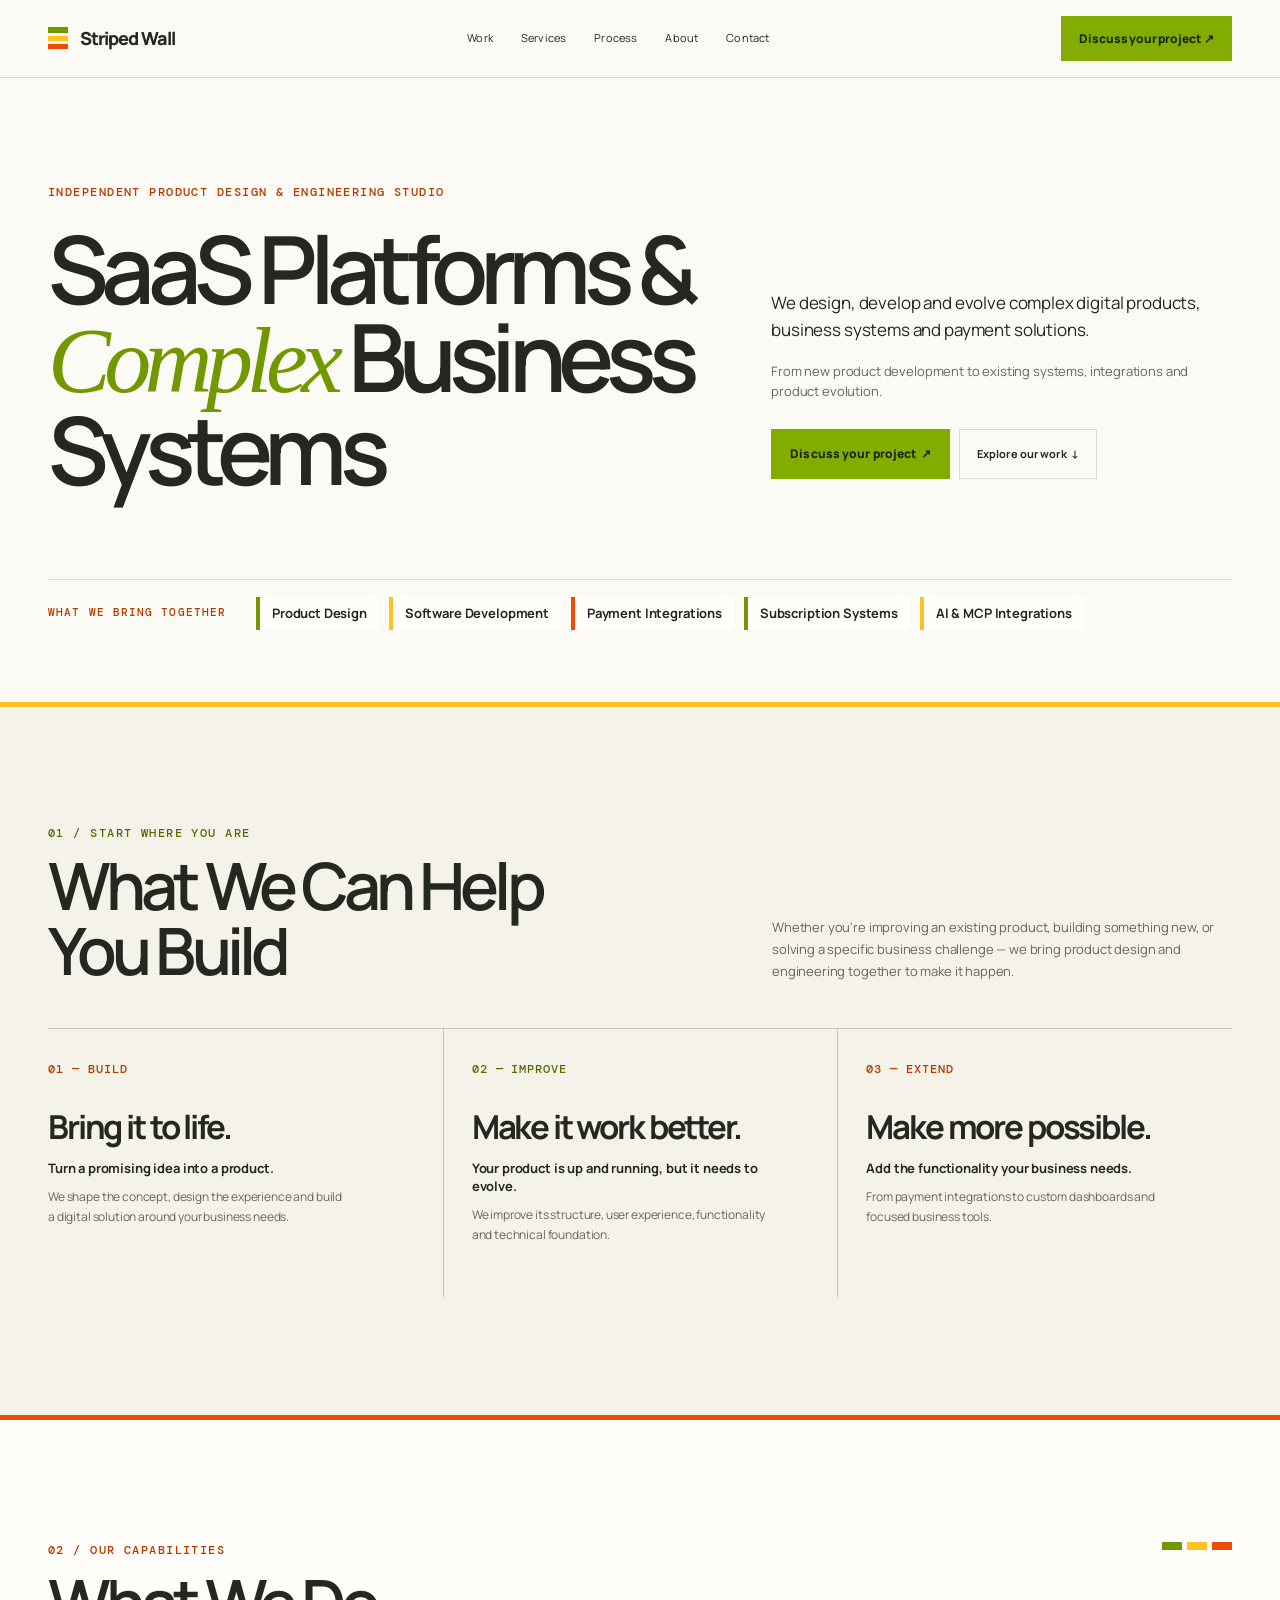
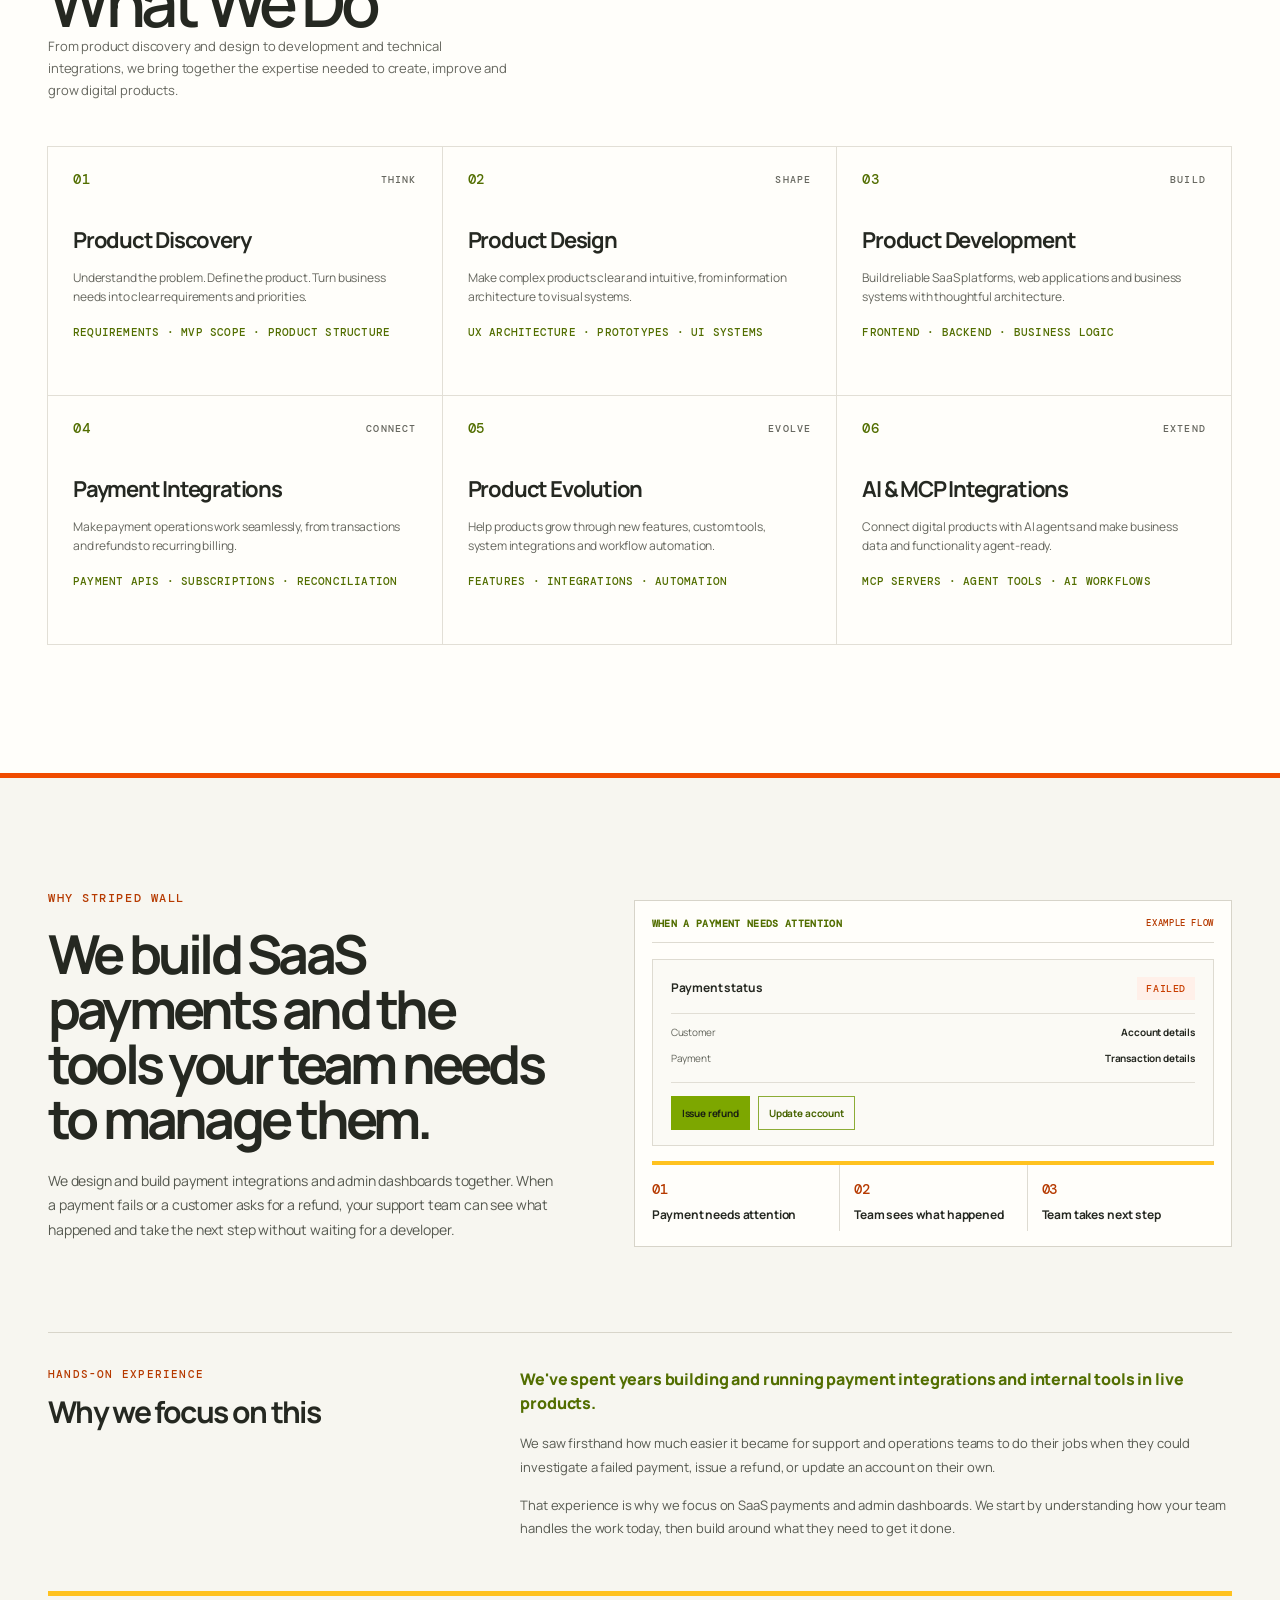
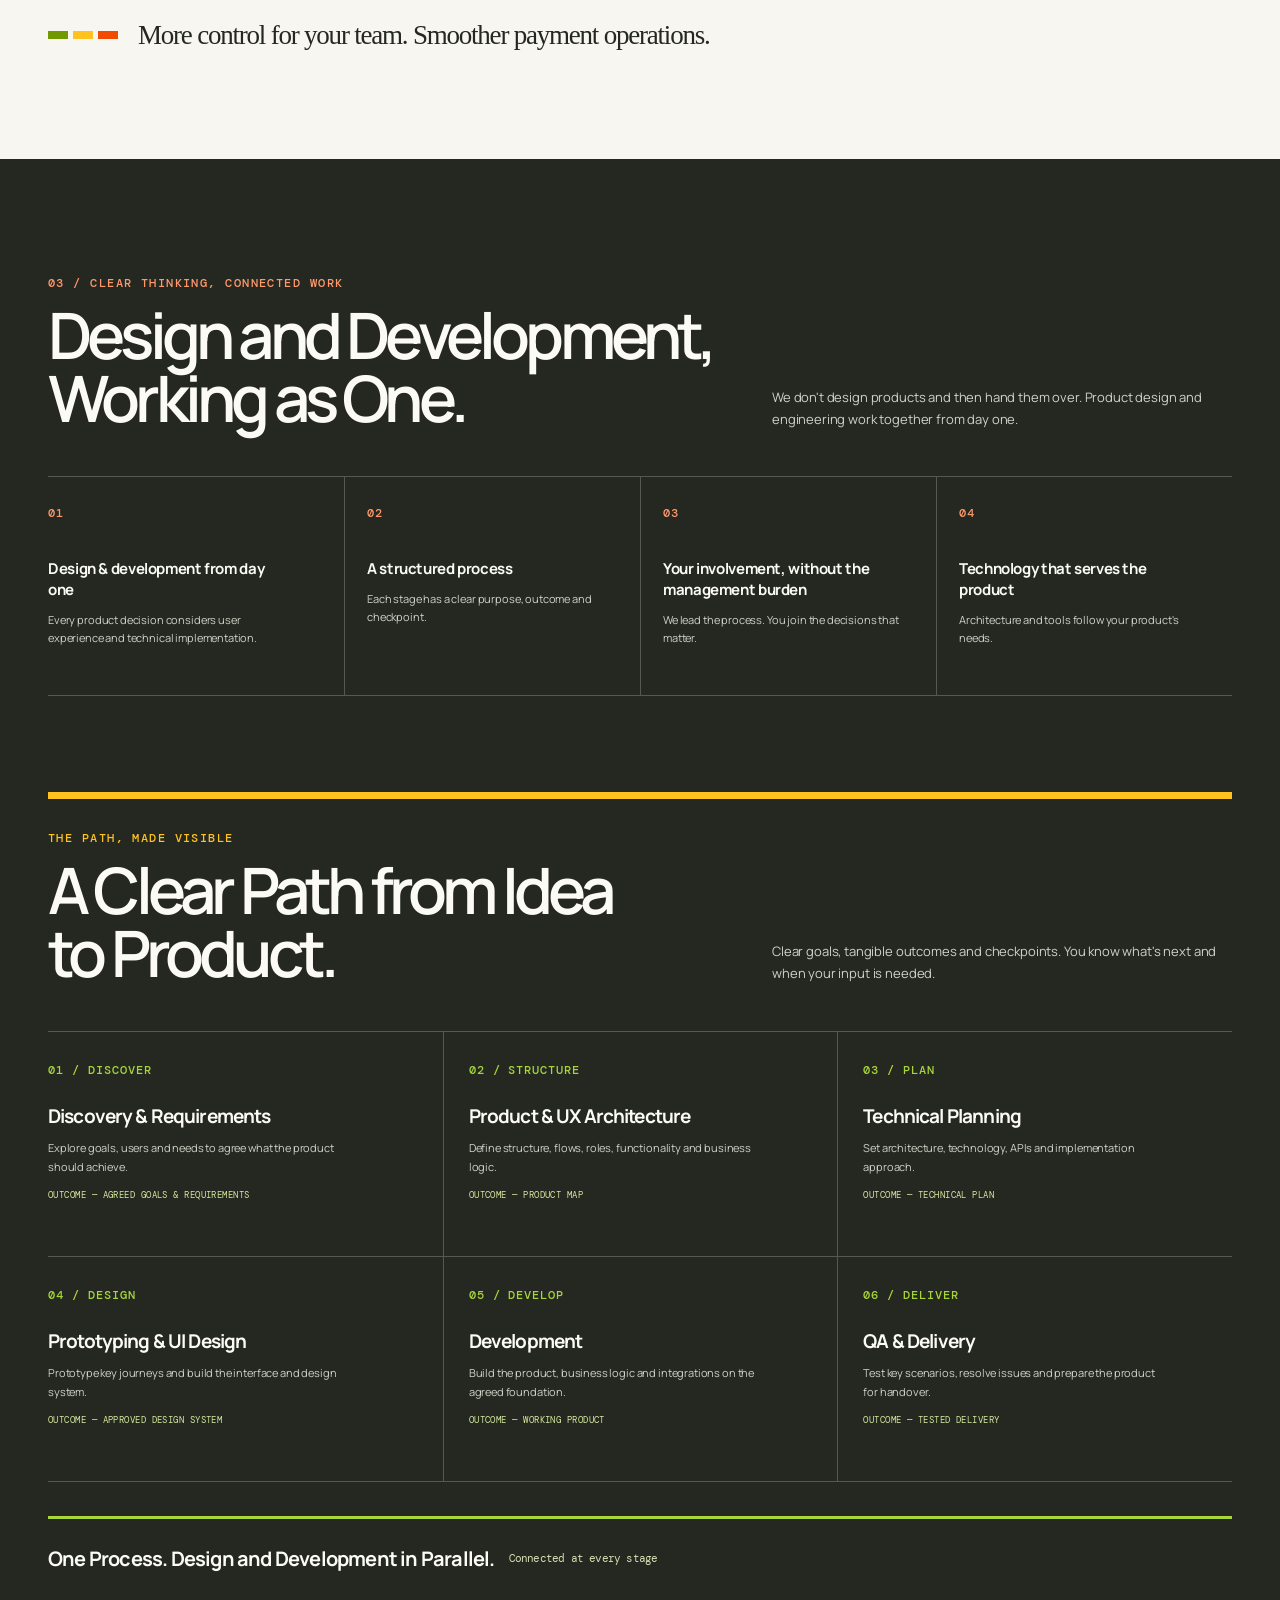
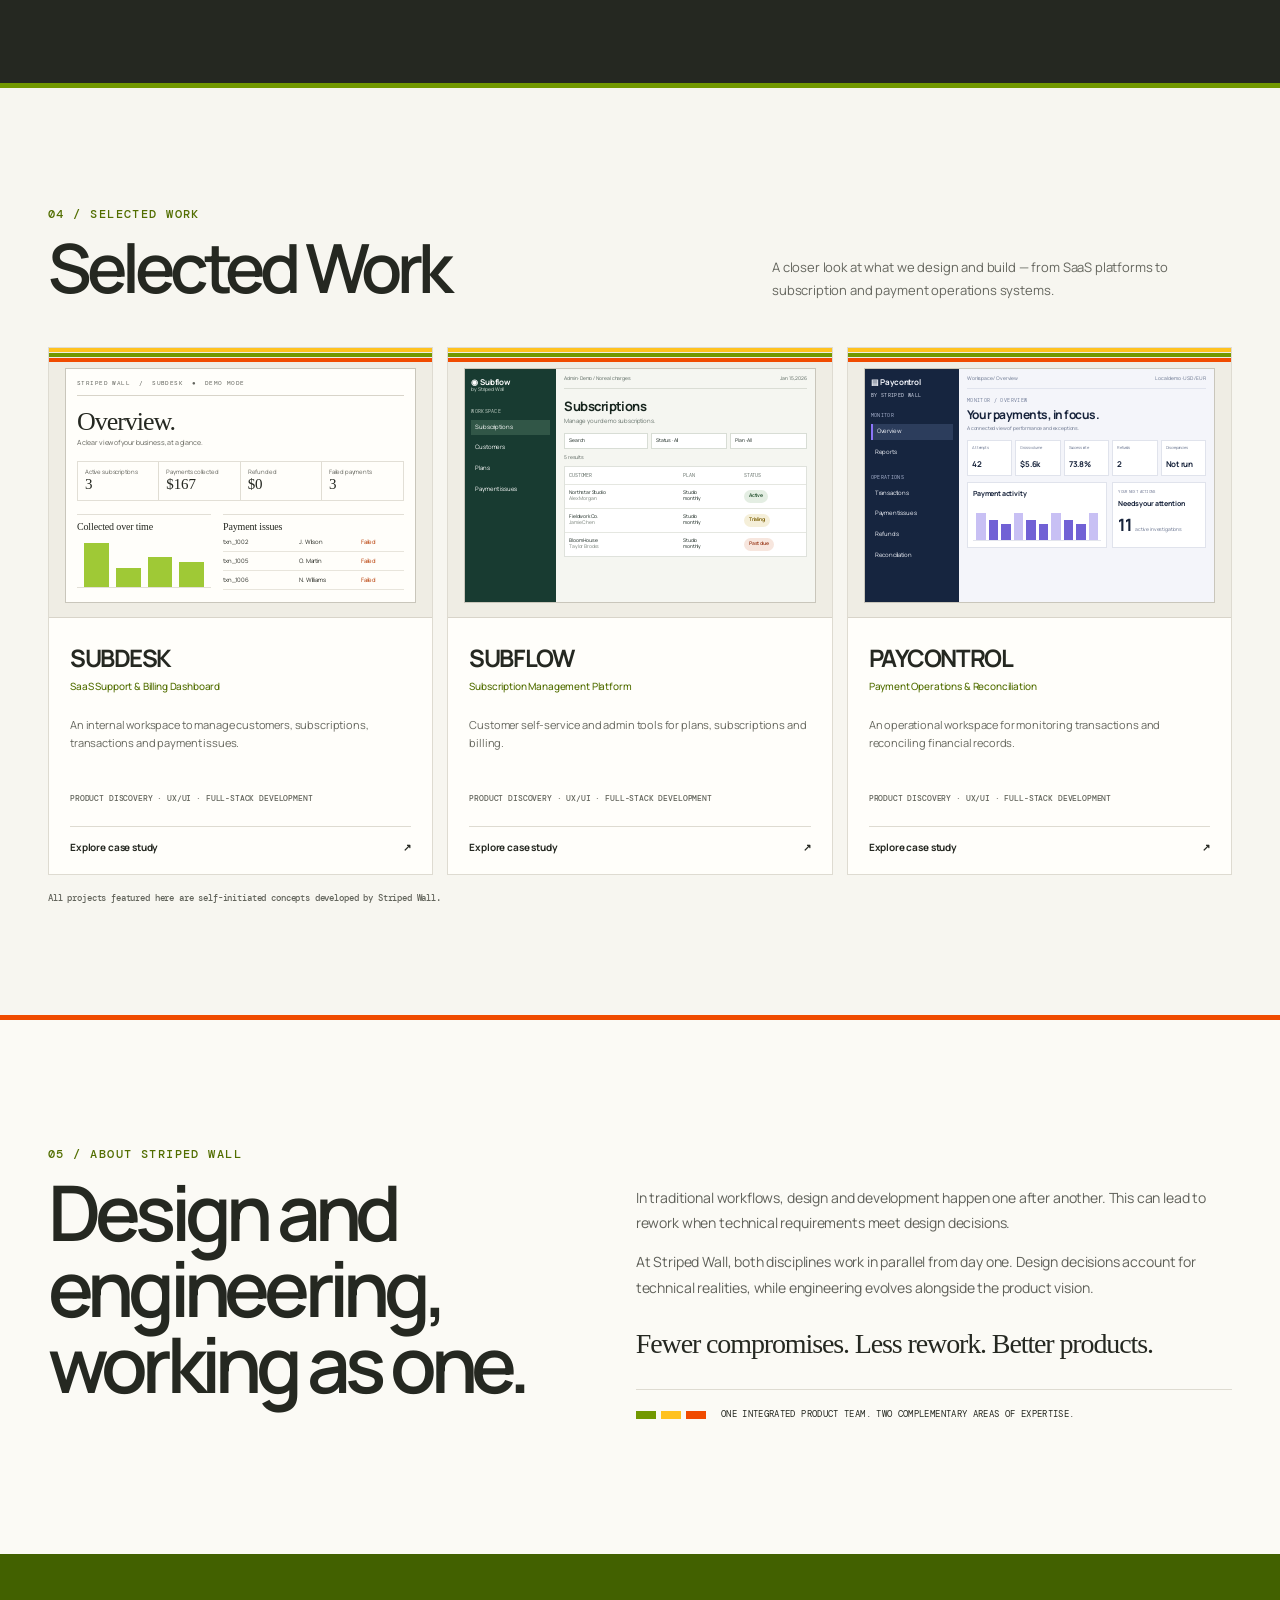
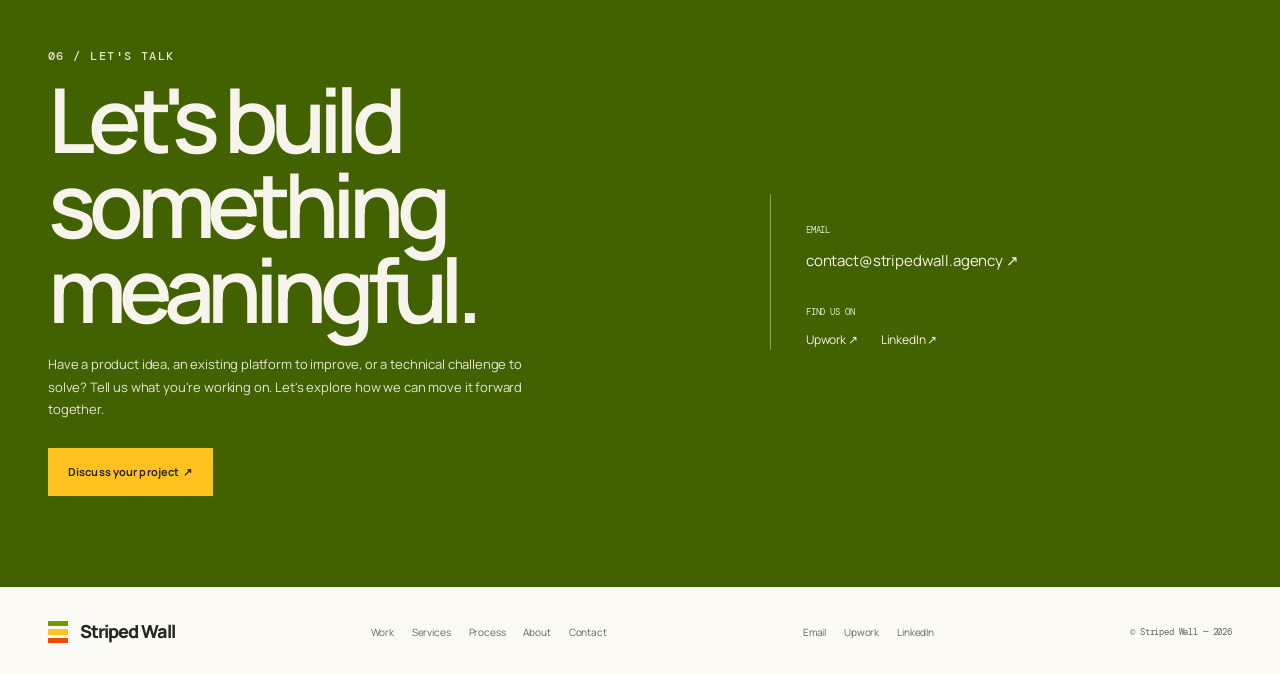
==== commit 6022348d: "feat: add Subflow and Paycontrol case studies" ====
--- a/index.html
+++ b/index.html
@@ -2833,6 +2833,331 @@
 }
 
 
+}
+
+/* Subflow and Paycontrol previews are illustrative recreations of their demo interfaces. */
+.sf-shot,
+.pc-shot {
+  height: 100%;
+  width: 100%;
+  display: grid;
+  overflow: hidden;
+  border: 1px solid #c9c6bb;
+  font-family: var(--sans);
+  font-size: 6px;
+  line-height: 1.3;
+}
+.sf-shot {
+  grid-template-columns: 26% 74%;
+  background: #f5f6f1;
+  color: #17251e;
+}
+.sf-sidebar {
+  background: #183b31;
+  color: #fff;
+  padding: 8px 6px;
+  display: flex;
+  flex-direction: column;
+  gap: 5px;
+  min-width: 0;
+}
+.sf-sidebar b {
+  font-size: 8px;
+}
+.sf-sidebar small {
+  font-size: 5px;
+  margin-top: -5px;
+  color: #d1ddd5;
+}
+.sf-sidebar .shot-group {
+  font: 5px var(--mono);
+  letter-spacing: 0.06em;
+  color: #bdcbc2;
+  margin-top: 9px;
+}
+.sf-sidebar > span {
+  padding: 4px 4px;
+  font-size: 6px;
+  white-space: nowrap;
+  overflow: hidden;
+}
+.sf-sidebar .sf-active {
+  background: #315647;
+}
+.sf-main {
+  padding: 7px 8px;
+  min-width: 0;
+  overflow: hidden;
+}
+.sf-top {
+  display: flex;
+  justify-content: space-between;
+  gap: 6px;
+  padding-bottom: 6px;
+  border-bottom: 1px solid #daddd5;
+  color: #58665e;
+  font-size: 5px;
+  white-space: nowrap;
+}
+.sf-heading {
+  display: flex;
+  flex-direction: column;
+  gap: 3px;
+  margin: 9px 0 7px;
+}
+.sf-heading b {
+  font-size: 13px;
+  letter-spacing: -0.04em;
+}
+.sf-heading small {
+  color: #68746d;
+  font-size: 6px;
+}
+.sf-filters {
+  display: grid;
+  grid-template-columns: 1.1fr 1fr 1fr;
+  gap: 3px;
+}
+.sf-filters span {
+  padding: 4px;
+  border: 1px solid #d8ddd5;
+  background: #fff;
+  font-size: 5px;
+  white-space: nowrap;
+  overflow: hidden;
+}
+.sf-count {
+  margin: 6px 0 4px;
+  font-size: 5px;
+  color: #59645e;
+}
+.sf-table {
+  border: 1px solid #dfe2dc;
+  background: #fff;
+}
+.sf-row {
+  display: grid;
+  grid-template-columns: 1.25fr 0.65fr 0.65fr;
+  align-items: center;
+  gap: 3px;
+  padding: 5px 4px;
+  border-top: 1px solid #e5e7e1;
+  font-size: 5px;
+  min-height: 23px;
+}
+.sf-row:first-child {
+  border-top: 0;
+}
+.sf-row small {
+  color: #778078;
+  font-size: 5px;
+}
+.sf-label {
+  font: 5px var(--mono);
+  text-transform: uppercase;
+  color: #69746d;
+  min-height: 15px;
+}
+.sf-status {
+  justify-self: start;
+  border-radius: 10px;
+  padding: 3px 5px;
+  font-size: 5px;
+  white-space: nowrap;
+}
+.sf-status.active {
+  background: #e4eee3;
+  color: #315b3a;
+}
+.sf-status.trial {
+  background: #f5efd9;
+  color: #80650d;
+}
+.sf-status.past {
+  background: #f7e6de;
+  color: #a34b2f;
+}
+.pc-shot {
+  grid-template-columns: 27% 73%;
+  background: #f4f5fa;
+  color: #17233b;
+}
+.pc-sidebar {
+  background: #16253f;
+  color: #f3f5fb;
+  padding: 8px 6px;
+  display: flex;
+  flex-direction: column;
+  gap: 5px;
+  min-width: 0;
+}
+.pc-sidebar b {
+  font-size: 8px;
+}
+.pc-sidebar small {
+  font: 5px var(--mono);
+  letter-spacing: 0.08em;
+  color: #d4daea;
+}
+.pc-sidebar .shot-group {
+  font: 5px var(--mono);
+  letter-spacing: 0.07em;
+  color: #aab5d1;
+  margin-top: 8px;
+}
+.pc-sidebar > span {
+  font-size: 6px;
+  padding: 4px;
+  white-space: nowrap;
+  overflow: hidden;
+}
+.pc-sidebar .pc-active {
+  background: #2c3d5c;
+  border-left: 2px solid #8b75fa;
+}
+.pc-main {
+  padding: 7px 8px;
+  min-width: 0;
+  overflow: hidden;
+}
+.pc-top {
+  display: flex;
+  justify-content: space-between;
+  gap: 5px;
+  padding-bottom: 6px;
+  border-bottom: 1px solid #e1e4ee;
+  font-size: 5px;
+  color: #65718b;
+  white-space: nowrap;
+}
+.pc-heading {
+  display: flex;
+  flex-direction: column;
+  gap: 3px;
+  margin: 8px 0;
+}
+.pc-heading small {
+  font: 5px var(--mono);
+  letter-spacing: 0.07em;
+  color: #737e9a;
+}
+.pc-heading b {
+  font-size: 12px;
+  letter-spacing: -0.04em;
+}
+.pc-heading span {
+  font-size: 5px;
+  color: #66718a;
+}
+.pc-kpis {
+  display: grid;
+  grid-template-columns: repeat(5, minmax(0, 1fr));
+  gap: 3px;
+}
+.pc-kpis div {
+  background: #fff;
+  border: 1px solid #e0e3ec;
+  padding: 5px 4px;
+  min-width: 0;
+}
+.pc-kpis small {
+  display: block;
+  min-height: 13px;
+  font-size: 4px;
+  line-height: 1.2;
+  color: #6d7892;
+}
+.pc-kpis b {
+  font-size: 8px;
+  white-space: nowrap;
+  letter-spacing: -0.03em;
+}
+.pc-lower {
+  display: grid;
+  grid-template-columns: 1.5fr 1fr;
+  gap: 5px;
+  margin-top: 6px;
+}
+.pc-chart,
+.pc-attention {
+  background: #fff;
+  border: 1px solid #e0e3ec;
+  padding: 6px 5px;
+  min-width: 0;
+}
+.pc-chart > b {
+  font-size: 7px;
+}
+.pc-bars {
+  height: 36px;
+  margin-top: 6px;
+  border-bottom: 1px solid #e3e5ed;
+  display: flex;
+  align-items: end;
+  gap: 3px;
+  padding: 0 3px;
+}
+.pc-bars i {
+  display: block;
+  flex: 1;
+  background: #7161d5;
+  height: 45%;
+}
+.pc-bars i:nth-child(3n + 1) {
+  height: 78%;
+  background: #c8c0f4;
+}
+.pc-bars i:nth-child(3n + 2) {
+  height: 57%;
+}
+.pc-attention small {
+  display: block;
+  font: 4px var(--mono);
+  letter-spacing: 0.04em;
+  color: #777f99;
+}
+.pc-attention > b {
+  display: block;
+  font-size: 7px;
+  margin-top: 5px;
+}
+.pc-attention strong {
+  display: inline-block;
+  font-size: 17px;
+  margin-top: 6px;
+}
+.pc-attention span {
+  font-size: 5px;
+  color: #6a7590;
+  margin-left: 3px;
+}
+@media (max-width: 600px) {
+  .sf-main,
+  .pc-main {
+    padding: 6px;
+  }
+  .sf-sidebar,
+  .pc-sidebar {
+    padding: 7px 4px;
+  }
+  .sf-row {
+    grid-template-columns: 1.1fr 0.55fr 0.7fr;
+  }
+  .sf-filters span {
+    font-size: 4px;
+  }
+  .pc-kpis {
+    gap: 2px;
+  }
+  .pc-kpis div {
+    padding: 4px 2px;
+  }
+  .pc-kpis small {
+    font-size: 3.5px;
+  }
+  .pc-kpis b {
+    font-size: 7px;
+  }
 }
 </style>
 <style data-source="assets/css/base.css">
@@ -2940,8 +3265,133 @@
 <article class="step"><span class="num">01 / DISCOVER</span><h3>Discovery &amp; Requirements</h3><p>Explore goals, users and needs to agree what the product should achieve.</p><div class="outcome">Outcome — Agreed goals &amp; requirements</div></article><article class="step"><span class="num">02 / STRUCTURE</span><h3>Product &amp; UX Architecture</h3><p>Define structure, flows, roles, functionality and business logic.</p><div class="outcome">Outcome — Product map</div></article><article class="step"><span class="num">03 / PLAN</span><h3>Technical Planning</h3><p>Set architecture, technology, APIs and implementation approach.</p><div class="outcome">Outcome — Technical plan</div></article><article class="step"><span class="num">04 / DESIGN</span><h3>Prototyping &amp; UI Design</h3><p>Prototype key journeys and build the interface and design system.</p><div class="outcome">Outcome — Approved design system</div></article><article class="step"><span class="num">05 / DEVELOP</span><h3>Development</h3><p>Build the product, business logic and integrations on the agreed foundation.</p><div class="outcome">Outcome — Working product</div></article><article class="step"><span class="num">06 / DELIVER</span><h3>QA &amp; Delivery</h3><p>Test key scenarios, resolve issues and prepare the product for handover.</p><div class="outcome">Outcome — Tested delivery</div></article></div><div class="process-close"><strong>One Process. Design and Development in Parallel.</strong><span>Connected at every stage</span></div></div></section>
 <section class="work" id="work"><div class="wrap"><div class="section-head"><div><div class="eyebrow">04 / Selected work</div><h2>Selected Work</h2></div><p>A closer look at what we design and build — from SaaS platforms to subscription and payment operations systems.</p></div><div class="work-cards">
 <article class="project"><div class="screen" role="img" aria-label="Illustrative dashboard preview with fictional data"><span class="screen-stripe" aria-hidden="true"><i></i><i></i><i></i></span><div class="ui-shot"><div class="shot-brand">STRIPED WALL&nbsp; / &nbsp;SUBDESK&nbsp; ● &nbsp;DEMO MODE</div><div class="shot-title">Overview.</div><div class="shot-sub">A clear view of your business, at a glance.</div><div class="shot-metrics"><div><small>Active subscriptions</small><b>3</b></div><div><small>Payments collected</small><b>$167</b></div><div><small>Refunded</small><b>$0</b></div><div><small>Failed payments</small><b>3</b></div></div><div class="shot-lower"><div class="shot-chart"><strong>Collected over time</strong><div class="shot-bars"><i></i><i></i><i></i><i></i></div></div><div class="shot-table"><strong>Payment issues</strong><div class="shot-row"><span>txn_1002</span><span>J. Wilson</span><span>Failed</span></div><div class="shot-row"><span>txn_1005</span><span>O. Martin</span><span>Failed</span></div><div class="shot-row"><span>txn_1006</span><span>N. Williams</span><span>Failed</span></div></div></div></div></div><div class="project-body"><h3>SUBDESK</h3><div class="type">SaaS Support &amp; Billing Dashboard</div><p>An internal workspace to manage customers, subscriptions, transactions and payment issues.</p><div class="tags">Product discovery · UX/UI · Full-stack development</div><a class="project-link" href="work/subdesk/">Explore case study <span>↗</span></a></div></article>
-<article class="project"><div class="screen" role="img" aria-label="Illustrative dashboard preview with fictional data"><span class="screen-stripe" aria-hidden="true"><i></i><i></i><i></i></span><div class="ui-shot"><div class="shot-brand">STRIPED WALL&nbsp; / &nbsp;SUBDESK&nbsp; ● &nbsp;DEMO MODE</div><div class="shot-title">Overview.</div><div class="shot-sub">A clear view of your business, at a glance.</div><div class="shot-metrics"><div><small>Active subscriptions</small><b>3</b></div><div><small>Payments collected</small><b>$167</b></div><div><small>Refunded</small><b>$0</b></div><div><small>Failed payments</small><b>3</b></div></div><div class="shot-lower"><div class="shot-chart"><strong>Collected over time</strong><div class="shot-bars"><i></i><i></i><i></i><i></i></div></div><div class="shot-table"><strong>Payment issues</strong><div class="shot-row"><span>txn_1002</span><span>J. Wilson</span><span>Failed</span></div><div class="shot-row"><span>txn_1005</span><span>O. Martin</span><span>Failed</span></div><div class="shot-row"><span>txn_1006</span><span>N. Williams</span><span>Failed</span></div></div></div></div></div><div class="project-body"><h3>SUBFLOW</h3><div class="type">Subscription Management Platform</div><p>Customer self-service and admin tools for plans, subscriptions and billing.</p><div class="tags">Product discovery · UX/UI · Full-stack development</div><span class="project-link">Case study coming soon</span></div></article>
-<article class="project"><div class="screen" role="img" aria-label="Illustrative dashboard preview with fictional data"><span class="screen-stripe" aria-hidden="true"><i></i><i></i><i></i></span><div class="ui-shot"><div class="shot-brand">STRIPED WALL&nbsp; / &nbsp;SUBDESK&nbsp; ● &nbsp;DEMO MODE</div><div class="shot-title">Overview.</div><div class="shot-sub">A clear view of your business, at a glance.</div><div class="shot-metrics"><div><small>Active subscriptions</small><b>3</b></div><div><small>Payments collected</small><b>$167</b></div><div><small>Refunded</small><b>$0</b></div><div><small>Failed payments</small><b>3</b></div></div><div class="shot-lower"><div class="shot-chart"><strong>Collected over time</strong><div class="shot-bars"><i></i><i></i><i></i><i></i></div></div><div class="shot-table"><strong>Payment issues</strong><div class="shot-row"><span>txn_1002</span><span>J. Wilson</span><span>Failed</span></div><div class="shot-row"><span>txn_1005</span><span>O. Martin</span><span>Failed</span></div><div class="shot-row"><span>txn_1006</span><span>N. Williams</span><span>Failed</span></div></div></div></div></div><div class="project-body"><h3>PAYCONTROL</h3><div class="type">Payment Operations &amp; Reconciliation</div><p>An operational workspace for monitoring transactions and reconciling financial records.</p><div class="tags">Product discovery · UX/UI · Full-stack development</div><span class="project-link">Case study coming soon</span></div></article></div><div class="work-note">All projects featured here are self-initiated concepts developed by Striped Wall.</div></div></section>
+<article class="project">
+  <div
+    class="screen"
+    role="img"
+    aria-label="Illustrative Subflow admin preview showing subscriptions and plan statuses"
+  >
+    <span class="screen-stripe" aria-hidden="true"><i></i><i></i><i></i></span>
+    <div class="sf-shot">
+      <div class="sf-sidebar">
+        <b>◉ Subflow</b><small>by Striped Wall</small>
+        <div class="shot-group">WORKSPACE</div>
+        <span class="sf-active">Subscriptions</span><span>Customers</span
+        ><span>Plans</span><span>Payment issues</span>
+      </div>
+      <div class="sf-main">
+        <div class="sf-top">
+          Admin · Demo / No real charges <span>Jan 15, 2026</span>
+        </div>
+        <div class="sf-heading">
+          <b>Subscriptions</b><small>Manage your demo subscriptions.</small>
+        </div>
+        <div class="sf-filters">
+          <span>Search</span><span>Status · All</span><span>Plan · All</span>
+        </div>
+        <div class="sf-count">5 results</div>
+        <div class="sf-table">
+          <div class="sf-row sf-label">
+            <span>Customer</span><span>Plan</span><span>Status</span>
+          </div>
+          <div class="sf-row">
+            <span>Northstar Studio<br /><small>Alex Morgan</small></span
+            ><span>Studio<br />monthly</span
+            ><b class="sf-status active">Active</b>
+          </div>
+          <div class="sf-row">
+            <span>Fieldwork Co.<br /><small>Jamie Chen</small></span
+            ><span>Studio<br />monthly</span
+            ><b class="sf-status trial">Trialing</b>
+          </div>
+          <div class="sf-row">
+            <span>Bloom House<br /><small>Taylor Brooks</small></span
+            ><span>Studio<br />monthly</span
+            ><b class="sf-status past">Past due</b>
+          </div>
+        </div>
+      </div>
+    </div>
+  </div>
+  <div class="project-body">
+    <h3>SUBFLOW</h3>
+    <div class="type">Subscription Management Platform</div>
+    <p>
+      Customer self-service and admin tools for plans, subscriptions and
+      billing.
+    </p>
+    <div class="tags">Product discovery · UX/UI · Full-stack development</div>
+    <a
+      class="project-link"
+      href="work/subflow/"
+      aria-label="Explore Subflow case study"
+      >Explore case study <span aria-hidden="true">↗</span></a
+    >
+  </div>
+</article>
+<article class="project">
+  <div
+    class="screen"
+    role="img"
+    aria-label="Illustrative Paycontrol overview showing payment metrics and issues"
+  >
+    <span class="screen-stripe" aria-hidden="true"><i></i><i></i><i></i></span>
+    <div class="pc-shot">
+      <div class="pc-sidebar">
+        <b>▤ Paycontrol</b><small>BY STRIPED WALL</small>
+        <div class="shot-group">MONITOR</div>
+        <span class="pc-active">Overview</span><span>Reports</span>
+        <div class="shot-group">OPERATIONS</div>
+        <span>Transactions</span><span>Payment issues</span><span>Refunds</span
+        ><span>Reconciliation</span>
+      </div>
+      <div class="pc-main">
+        <div class="pc-top">
+          Workspace / Overview <span>Local demo · USD / EUR</span>
+        </div>
+        <div class="pc-heading">
+          <small>MONITOR / OVERVIEW</small><b>Your payments, in focus.</b
+          ><span>A connected view of performance and exceptions.</span>
+        </div>
+        <div class="pc-kpis">
+          <div><small>Attempts</small><b>42</b></div>
+          <div><small>Gross volume</small><b>$5.6k</b></div>
+          <div><small>Success rate</small><b>73.8%</b></div>
+          <div><small>Refunds</small><b>2</b></div>
+          <div><small>Discrepancies</small><b>Not run</b></div>
+        </div>
+        <div class="pc-lower">
+          <div class="pc-chart">
+            <b>Payment activity</b>
+            <div class="pc-bars">
+              <i></i><i></i><i></i><i></i><i></i><i></i><i></i><i></i><i></i
+              ><i></i>
+            </div>
+          </div>
+          <div class="pc-attention">
+            <small>YOUR NEXT ACTIONS</small><b>Needs your attention</b
+            ><strong>11</strong><span>active investigations</span>
+          </div>
+        </div>
+      </div>
+    </div>
+  </div>
+  <div class="project-body">
+    <h3>PAYCONTROL</h3>
+    <div class="type">Payment Operations &amp; Reconciliation</div>
+    <p>
+      An operational workspace for monitoring transactions and reconciling
+      financial records.
+    </p>
+    <div class="tags">Product discovery · UX/UI · Full-stack development</div>
+    <a
+      class="project-link"
+      href="work/paycontrol/"
+      aria-label="Explore Paycontrol case study"
+      >Explore case study <span aria-hidden="true">↗</span></a
+    >
+  </div>
+</article></div><div class="work-note">All projects featured here are self-initiated concepts developed by Striped Wall.</div></div></section>
 <section class="about" id="about"><div class="wrap about-grid"><div><div class="eyebrow">05 / About Striped Wall</div><h2>Design and engineering, working as one.</h2></div><div class="about-copy"><p>In traditional workflows, design and development happen one after another. This can lead to rework when technical requirements meet design decisions.</p><p>At Striped Wall, both disciplines work in parallel from day one. Design decisions account for technical realities, while engineering evolves alongside the product vision.</p><p class="statement">Fewer compromises. Less rework. Better products.</p><div class="about-bottom"><span class="stripe" aria-hidden="true"><i></i><i></i><i></i></span>One integrated product team. Two complementary areas of expertise.</div></div></div></section>
 <section class="talk" id="contact"><div class="wrap talk-grid"><div><div class="eyebrow">06 / Let's talk</div><h2>Let's build something meaningful.</h2><p>Have a product idea, an existing platform to improve, or a technical challenge to solve? Tell us what you're working on. Let's explore how we can move it forward together.</p><a class="button" href="mailto:contact@stripedwall.agency">Discuss your project&nbsp; ↗</a></div><div class="contacts"><small>Email</small><a href="mailto:contact@stripedwall.agency">contact@stripedwall.agency ↗</a><small>Find us on</small><div class="contact-links"><a href="https://www.upwork.com/agencies/2120835511284164872/" target="_blank" rel="noopener">Upwork ↗</a><a href="https://www.linkedin.com/in/roman-kuznetsov/" target="_blank" rel="noopener">LinkedIn ↗</a></div></div></div></section>
 </main><footer class="footer"><div class="wrap footrow"><a class="brand" href="#top"><span class="stripe" aria-hidden="true"><i></i><i></i><i></i></span>Striped Wall</a><nav class="footnav" aria-label="Footer navigation"><a href="#work">Work</a><a href="#services">Services</a><a href="#process">Process</a><a href="#about">About</a><a href="#contact">Contact</a></nav><div class="social"><a href="mailto:contact@stripedwall.agency">Email</a><a href="https://www.upwork.com/agencies/2120835511284164872/" target="_blank" rel="noopener">Upwork</a><a href="https://www.linkedin.com/in/roman-kuznetsov/" target="_blank" rel="noopener">LinkedIn</a></div><div class="copyright">© Striped Wall — 2026</div></div></footer>
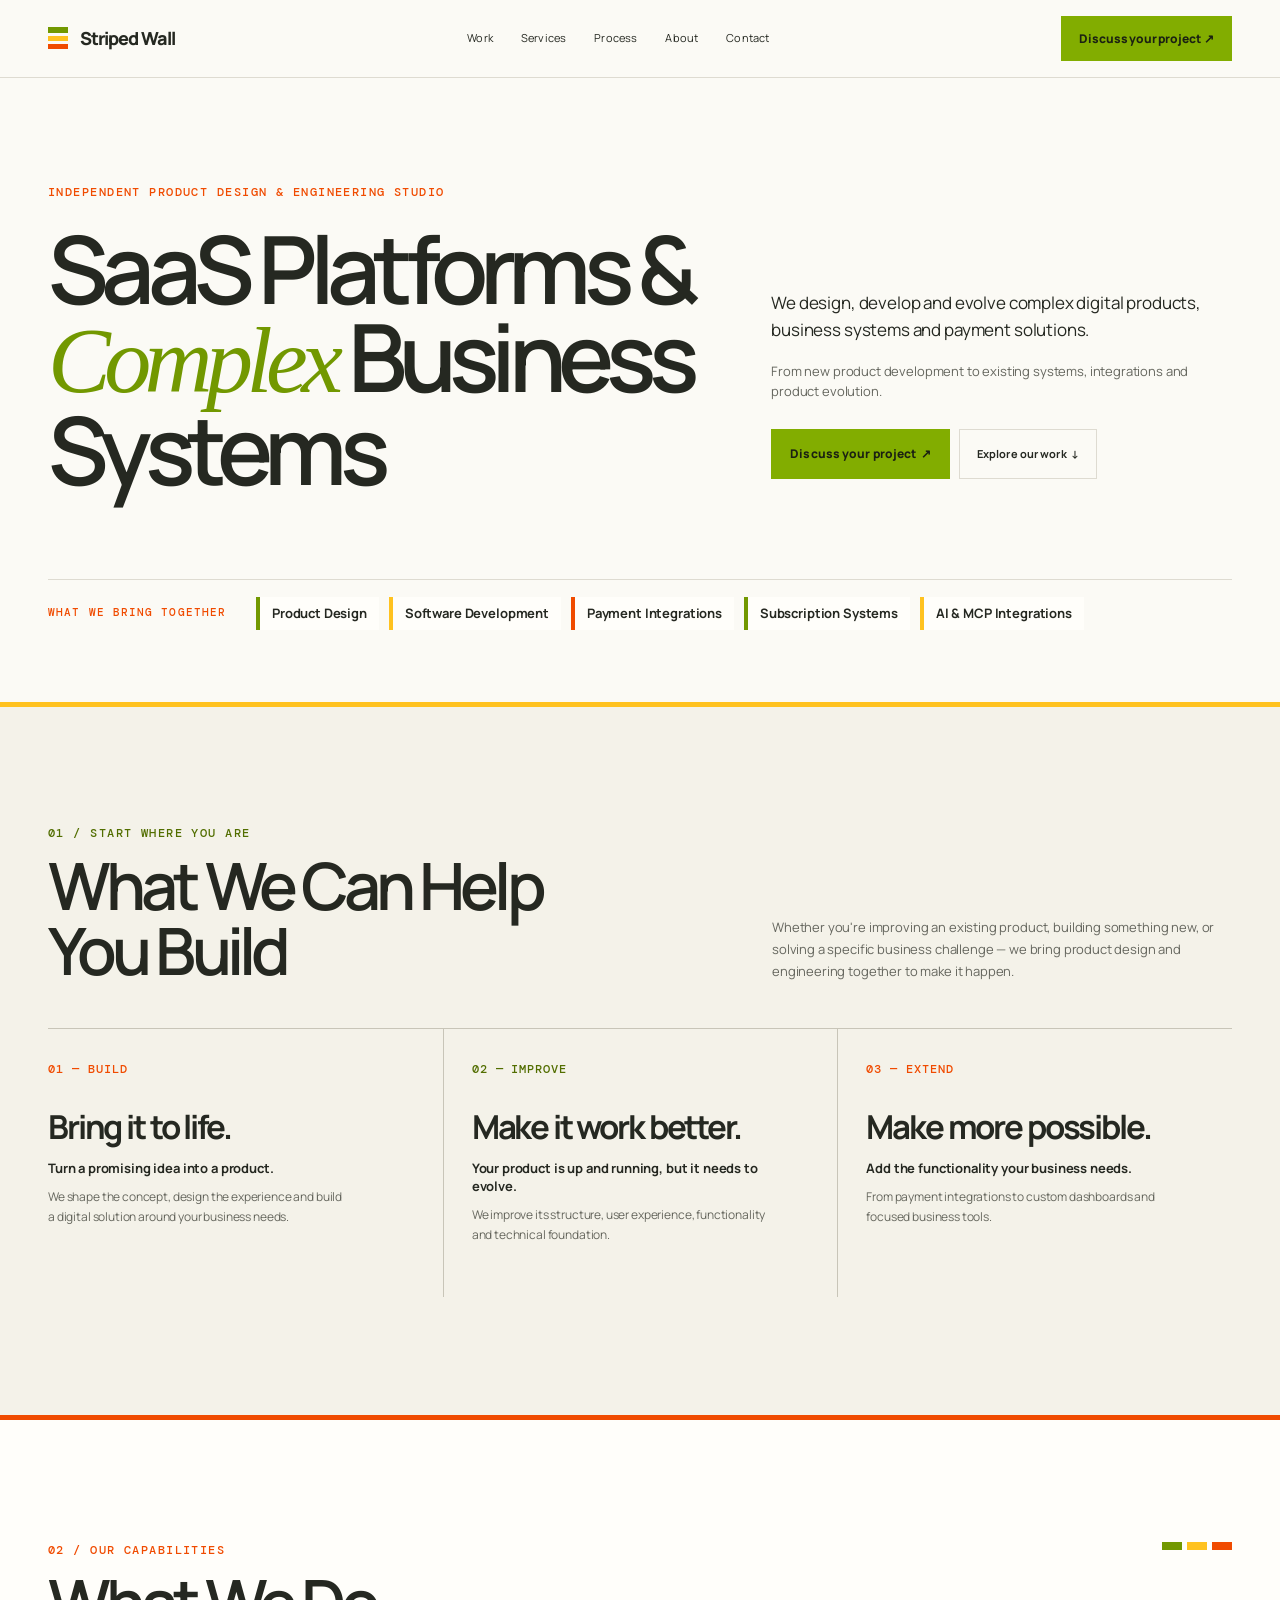
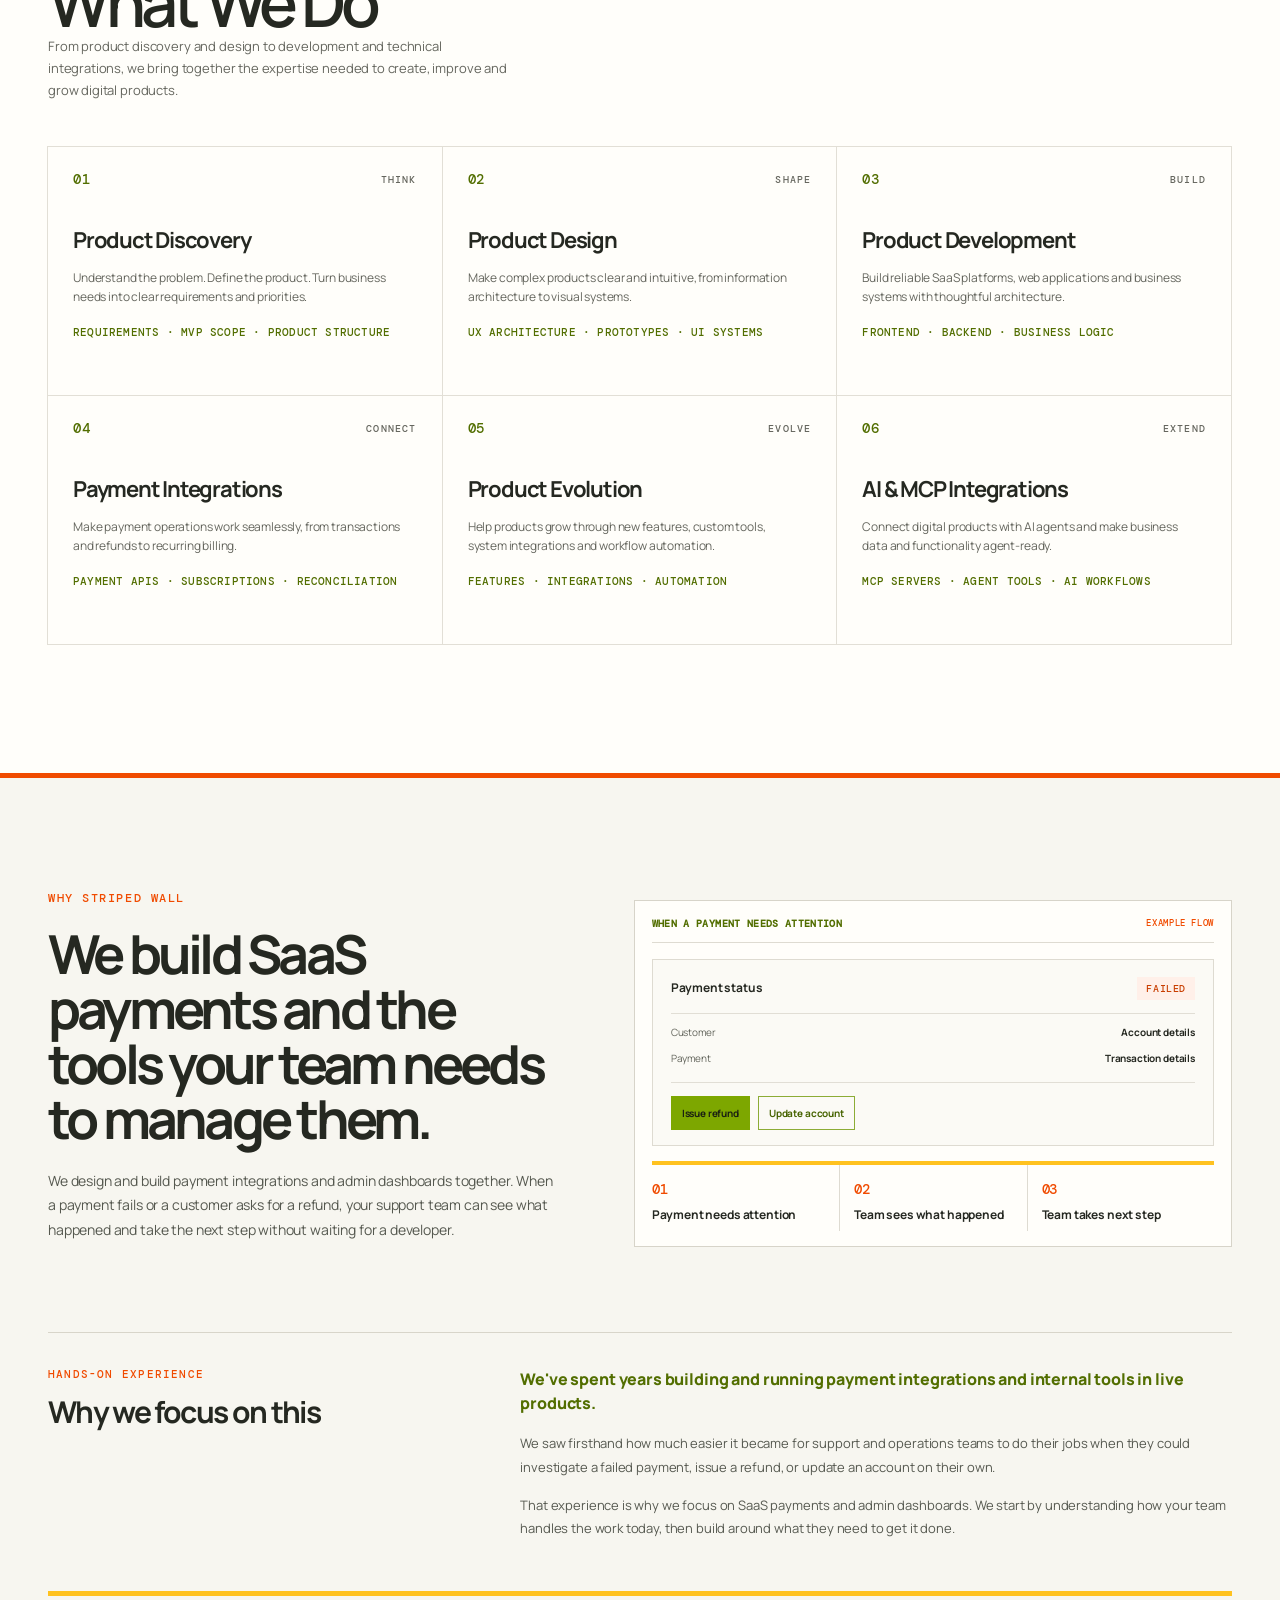
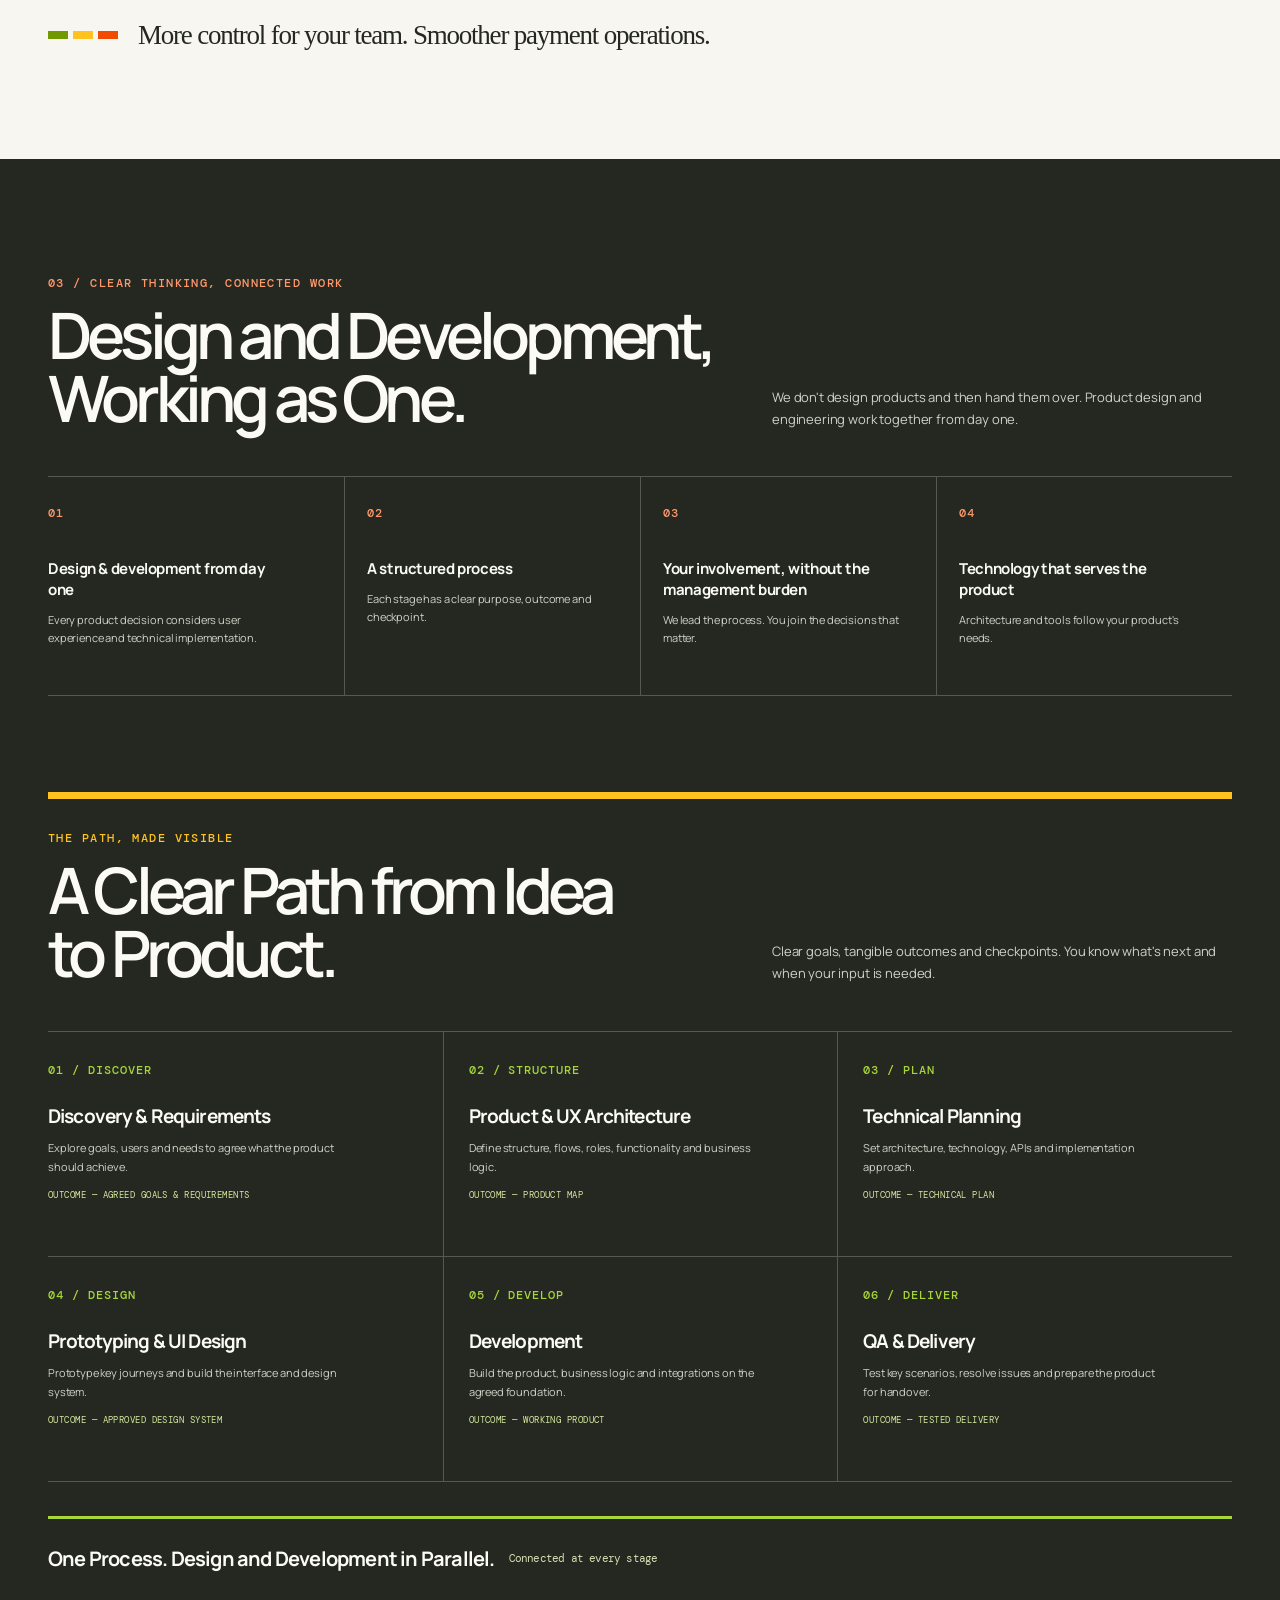
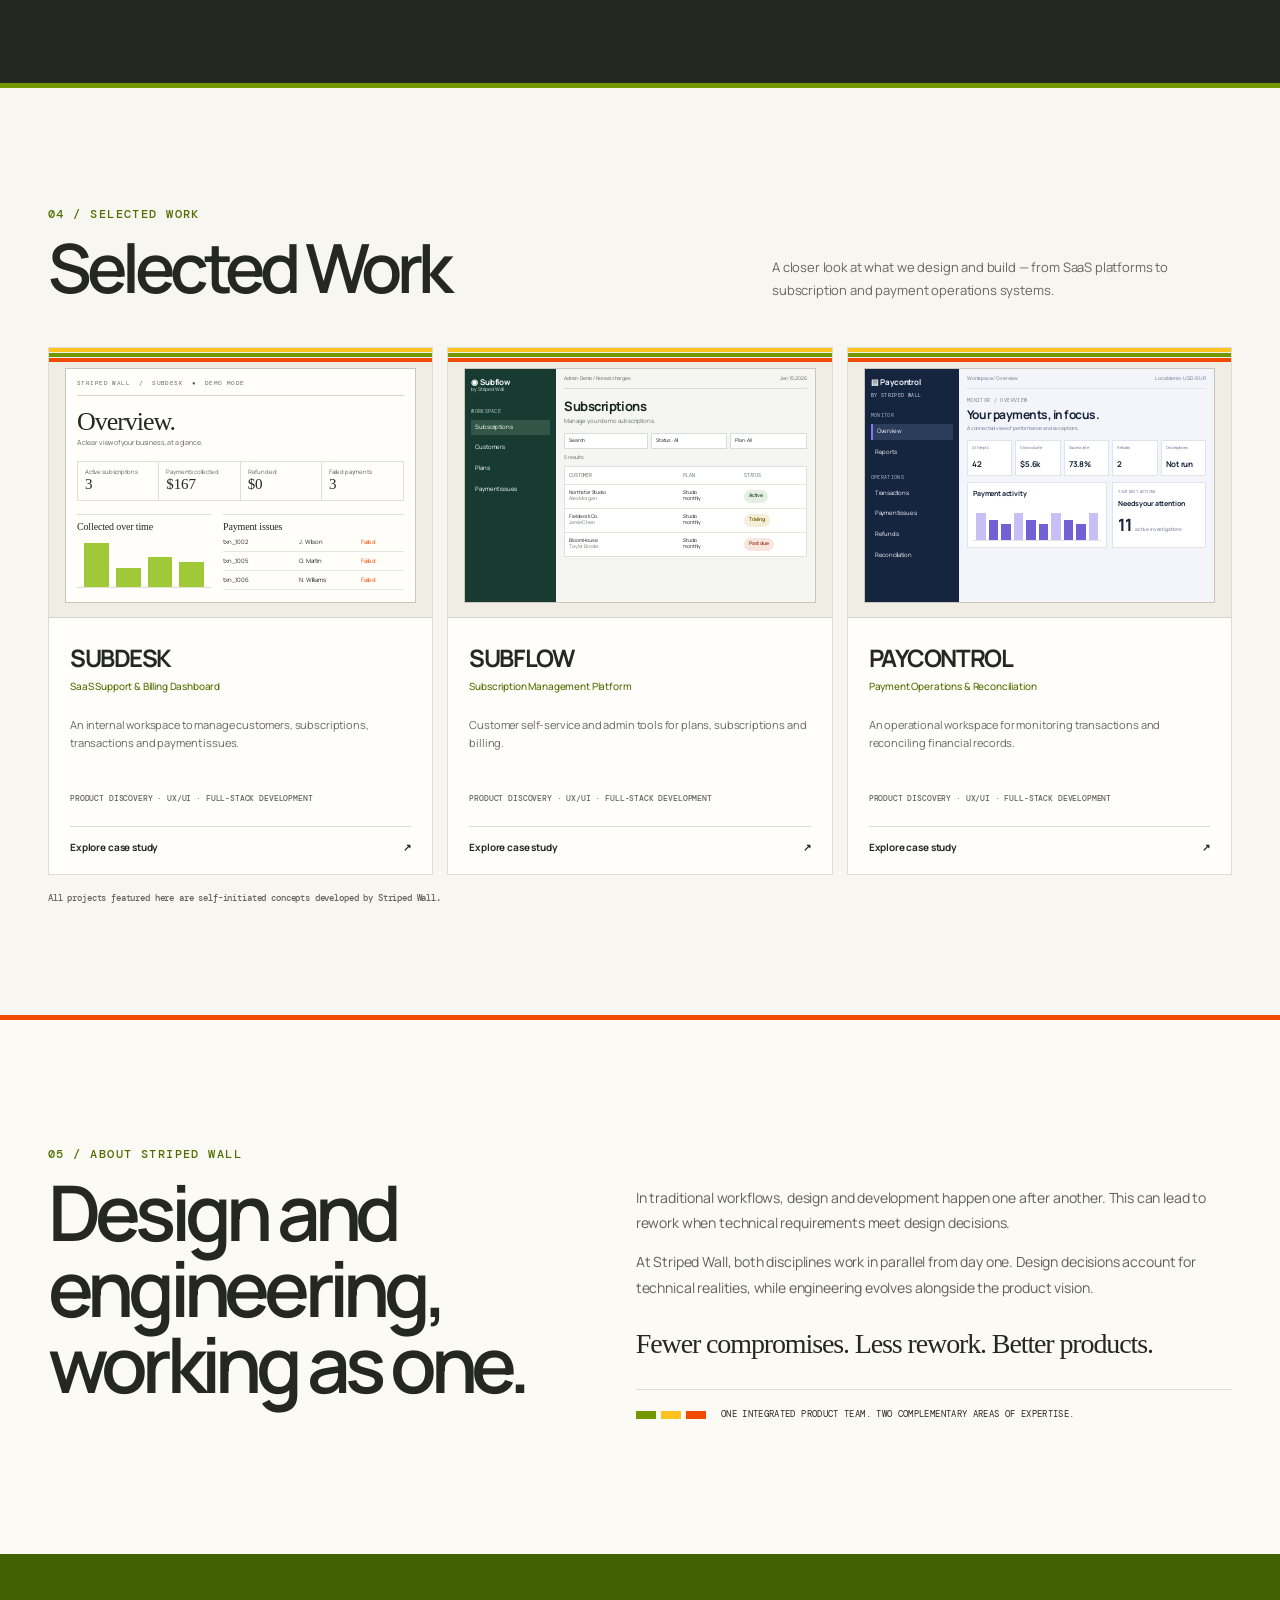
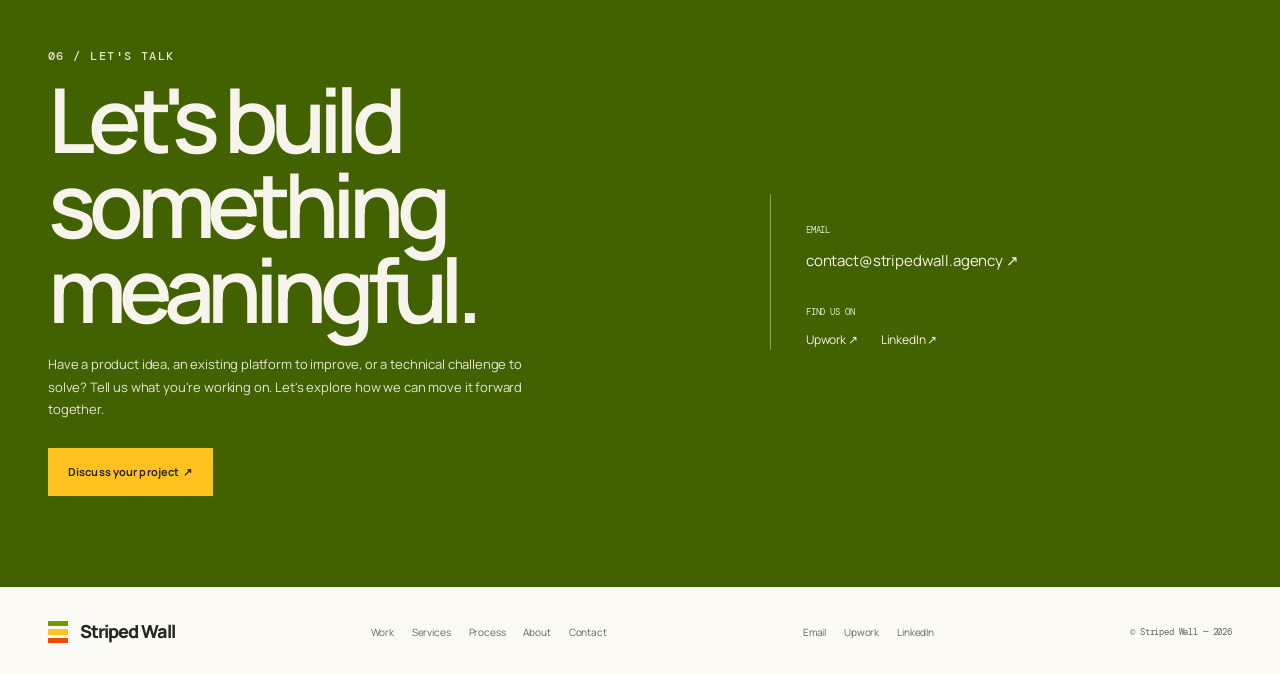
==== commit 3d669734: "fix: restore Striped Wall brand colors" ====
--- a/index.html
+++ b/index.html
@@ -909,7 +909,7 @@
   gap:4px
 }
 .shot-row span:last-child {
-  color:#b63a00
+  color:#f04b00
 }
 .project-body {
   flex:1;
@@ -3162,26 +3162,26 @@
 </style>
 <style data-source="assets/css/base.css">
 /* Shared accessibility, navigation and responsive safeguards. Loaded last. */
-:root { --olive-ink: #526e00; --orange-ink: #b63a00; --muted: #65665e; --app-muted: #65685e; }
-.mini-button, .modal-actions i:last-child { color: #1b2112; }
+:root { --olive-ink: #526e00; --orange-ink: #f04b00; --muted: #65665e; --app-muted: #65685e; }
+.mini-button { color: #1b2112; }
 html { scroll-padding-top: 100px; }
 body { overflow-wrap: break-word; }
 header { position: sticky; top: 0; z-index: 10; background: var(--paper); }
 main:focus { outline: none; }
-:focus-visible { outline: 3px solid #b63a00; outline-offset: 5px; }
+:focus-visible { outline: 3px solid #f04b00; outline-offset: 5px; }
 .process :focus-visible, .decisions :focus-visible, .talk :focus-visible, .next :focus-visible { outline-color: #ffc21f; }
 .skip-link { position: fixed; top: 8px; left: 8px; z-index: 20; padding: 12px 18px; background: var(--ink); color: white; transform: translateY(-160%); }
 .skip-link:focus { transform: none; }
 .menu-toggle { display: none; border: 1px solid currentColor; background: transparent; color: var(--ink); padding: 10px 12px; font: 12px var(--mono); cursor: pointer; }
-.nav-cta, .button.dark, .button.primary { background: #587800; border-color: #587800; color: white; }
+.nav-cta, .button.dark, .button.primary { background: #729800; border-color: #729800; color: white; }
 .nav-cta:hover, .button.dark:hover, .button.primary:hover { background: #466000; border-color: #466000; color: white; }
-.hero .eyebrow, .build-card .num, .why .eyebrow, #story .eyebrow, #screens .eyebrow, .outcome-row .eyebrow { color: #b63a00; }
+.hero .eyebrow, .build-card .num, .why .eyebrow, #story .eyebrow, #screens .eyebrow, .outcome-row .eyebrow { color: #f04b00; }
 .hero h1 em, .section-head > div:first-child .eyebrow, .about-grid > div:first-child .eyebrow, .service .num, .service .tags, .project .type, .journey .step, .journey .mini-label, .screen-title .n, .outcome-item .n, .visual-cap .tag { color: #526e00; }
 /* Bright brand backgrounds need dark text; small accent text needs darker ink. */
 .home .nav-cta, .home .button.dark { background: var(--action-green); border-color: var(--action-green); color: #1b2112; }
 .home .nav-cta:hover, .home .button.dark:hover { background: #709600; border-color: #709600; color: #1b2112; }
 .home .hero h1 em { color: var(--olive); }
-.home .hero .eyebrow, .home .why .eyebrow, .expertise strong, .workflow-top span:last-child, .workflow-steps b { color: #b63a00; }
+.home .hero .eyebrow, .home .why .eyebrow, .expertise strong, .workflow-top span:last-child, .workflow-steps b { color: #f04b00; }
 .home .about-grid > div:first-child > .eyebrow, .workflow-top span:first-child, .why-story .why-experience { color: #526e00; }
 .workflow-actions span:first-child { color: #1b2112; }
 .process > .wrap > .section-head:first-child .eyebrow, .process .principle .num { color: #ff996c; }
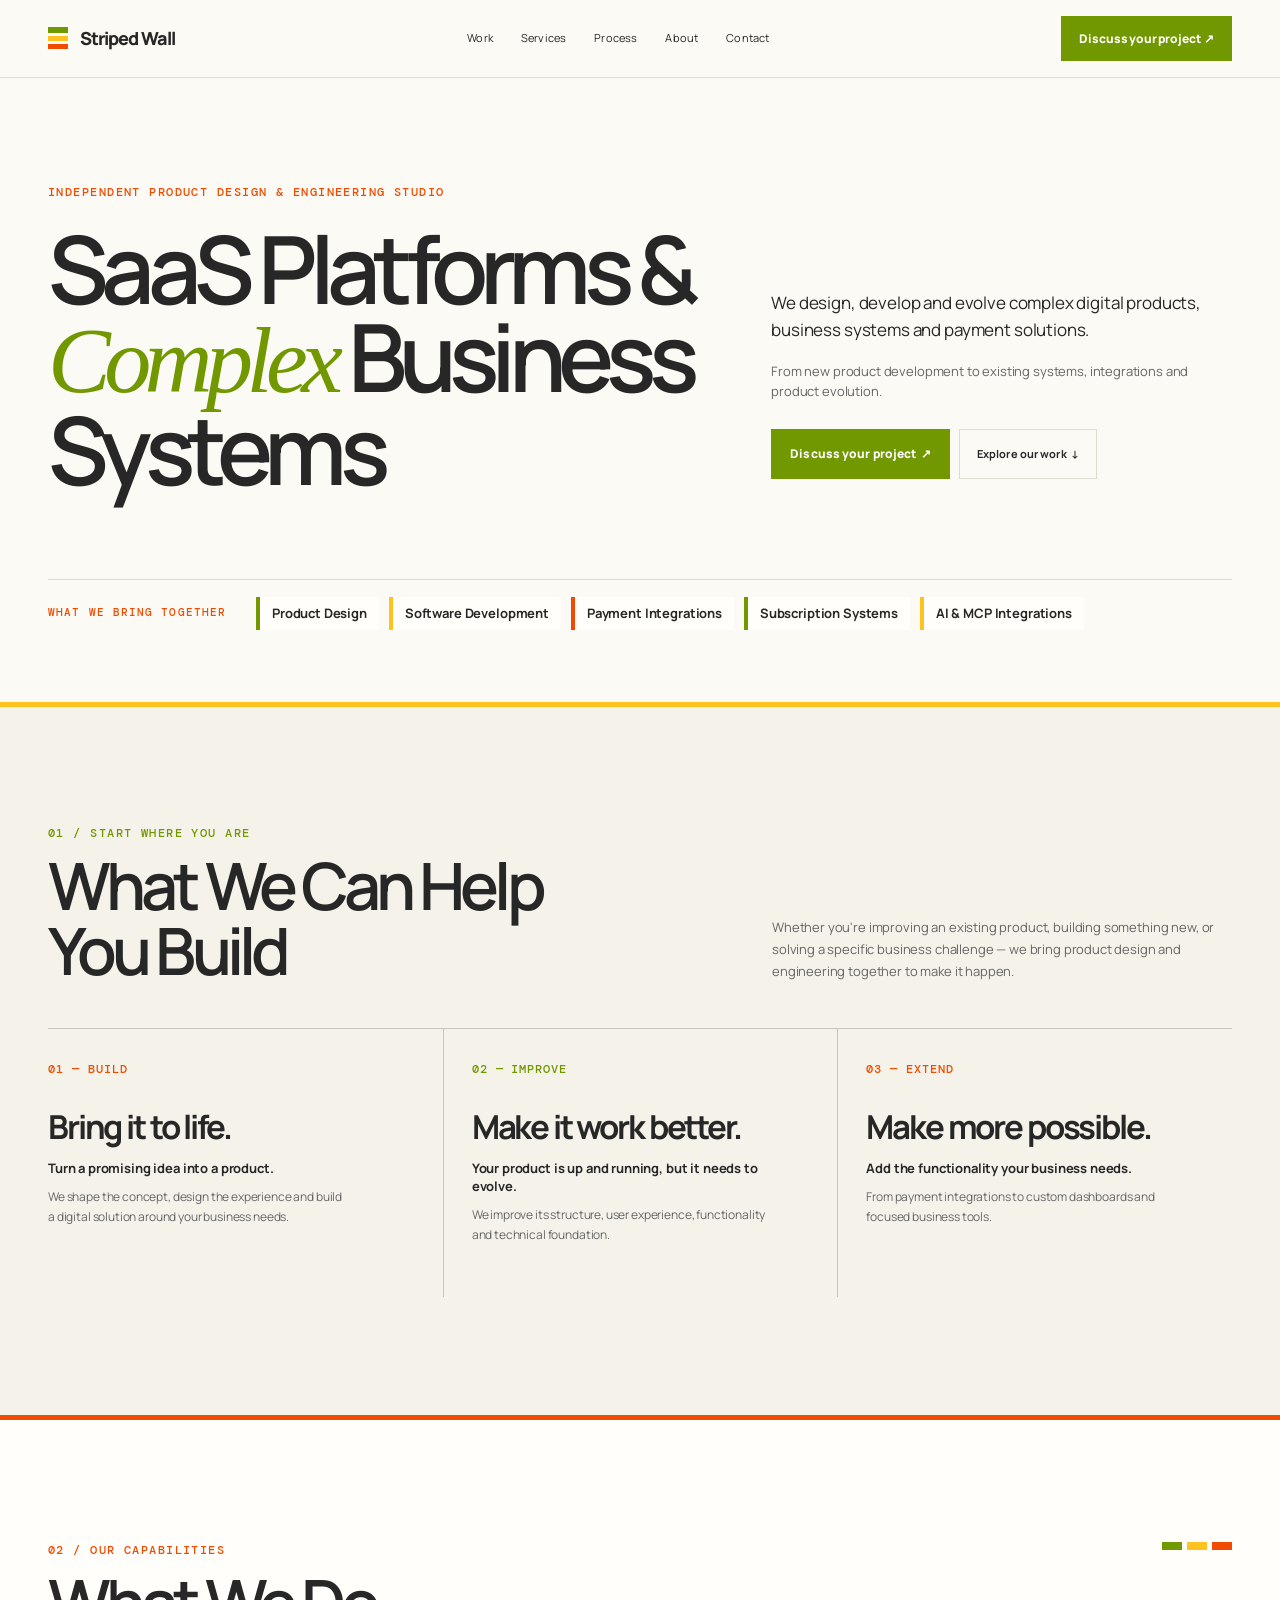
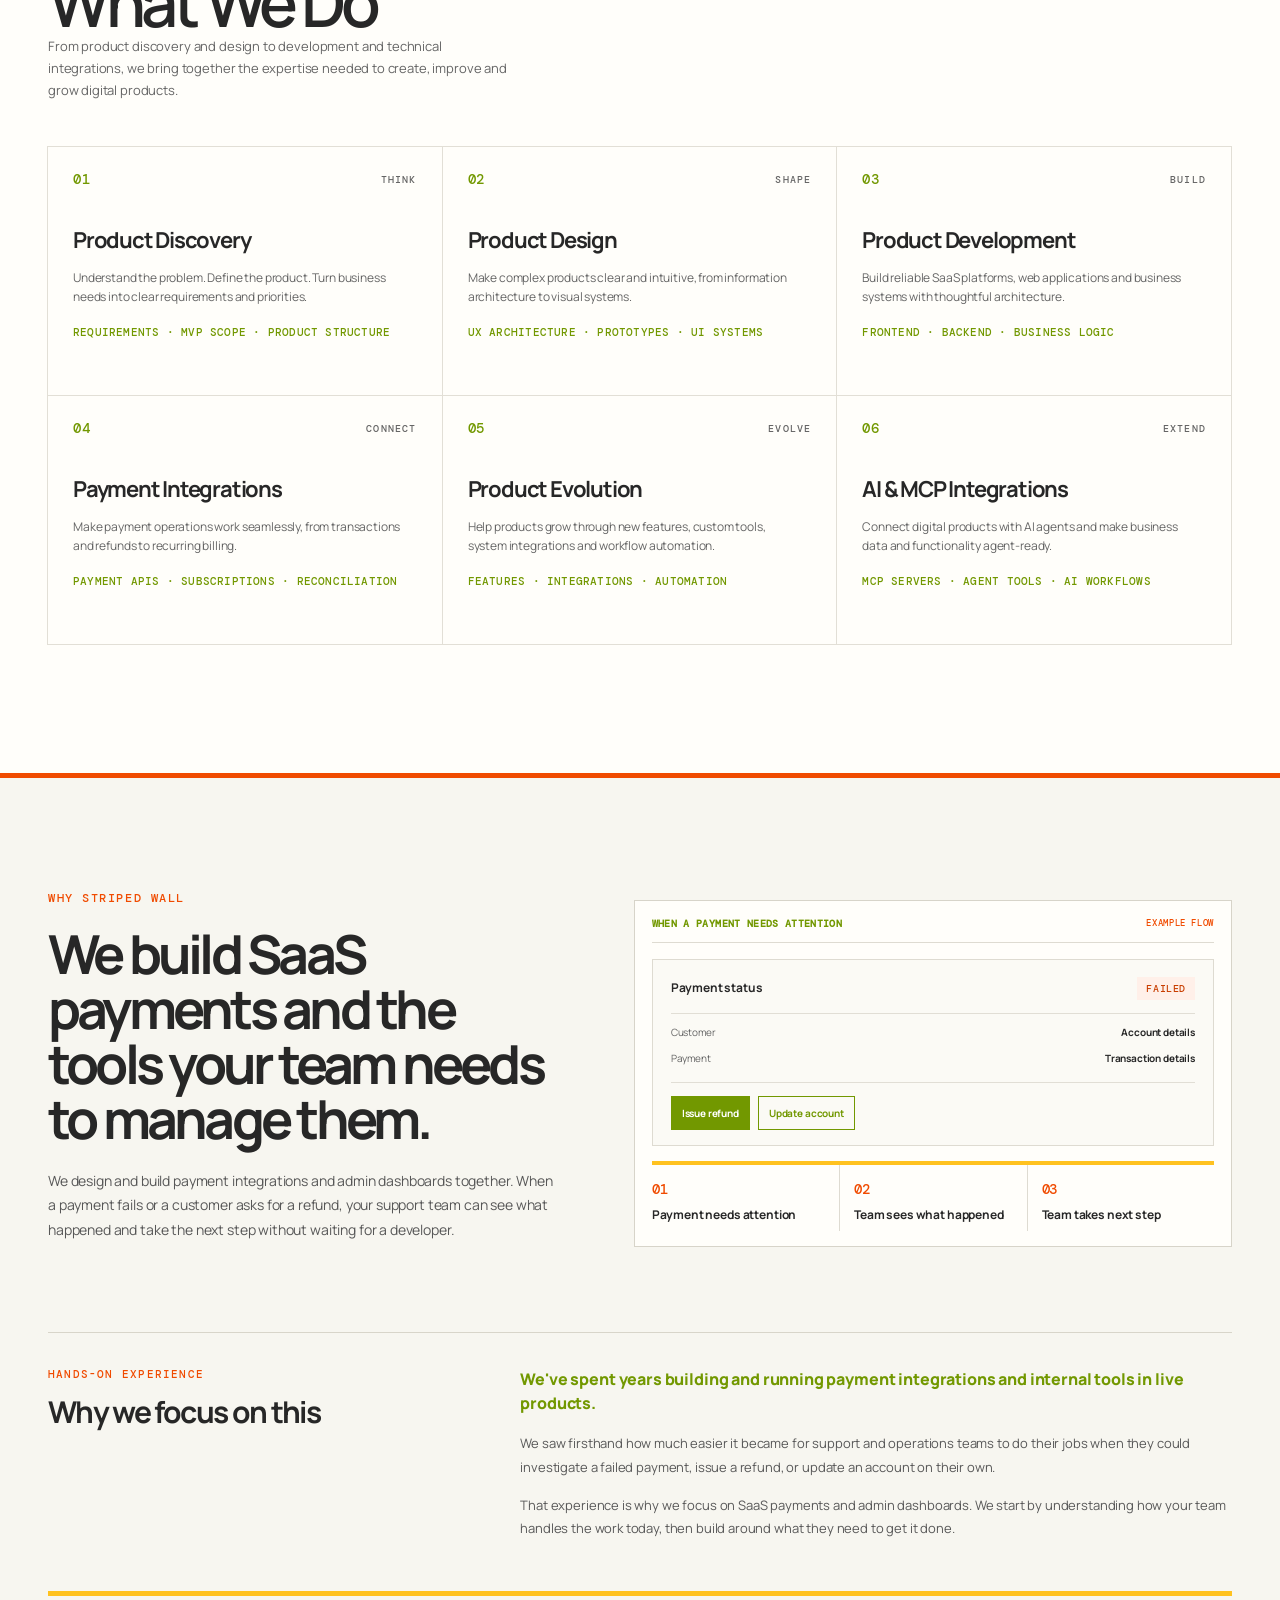
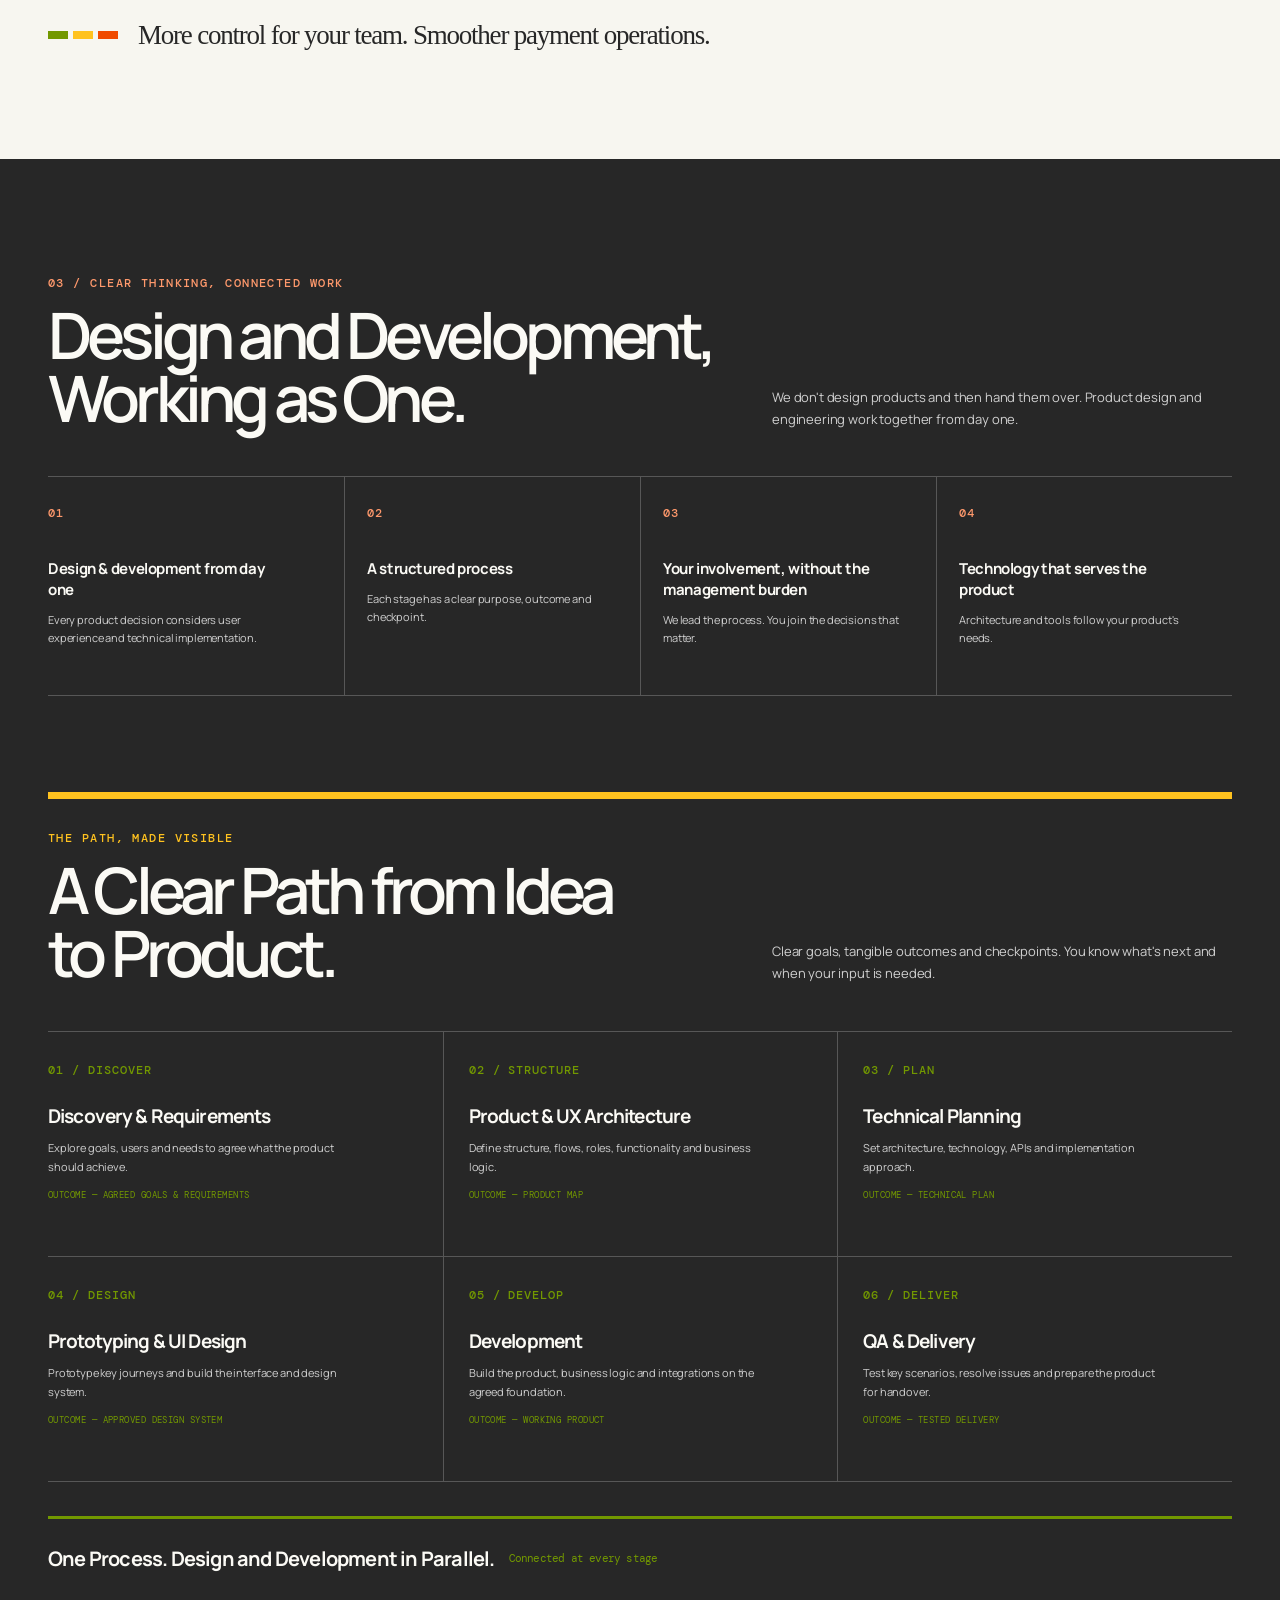
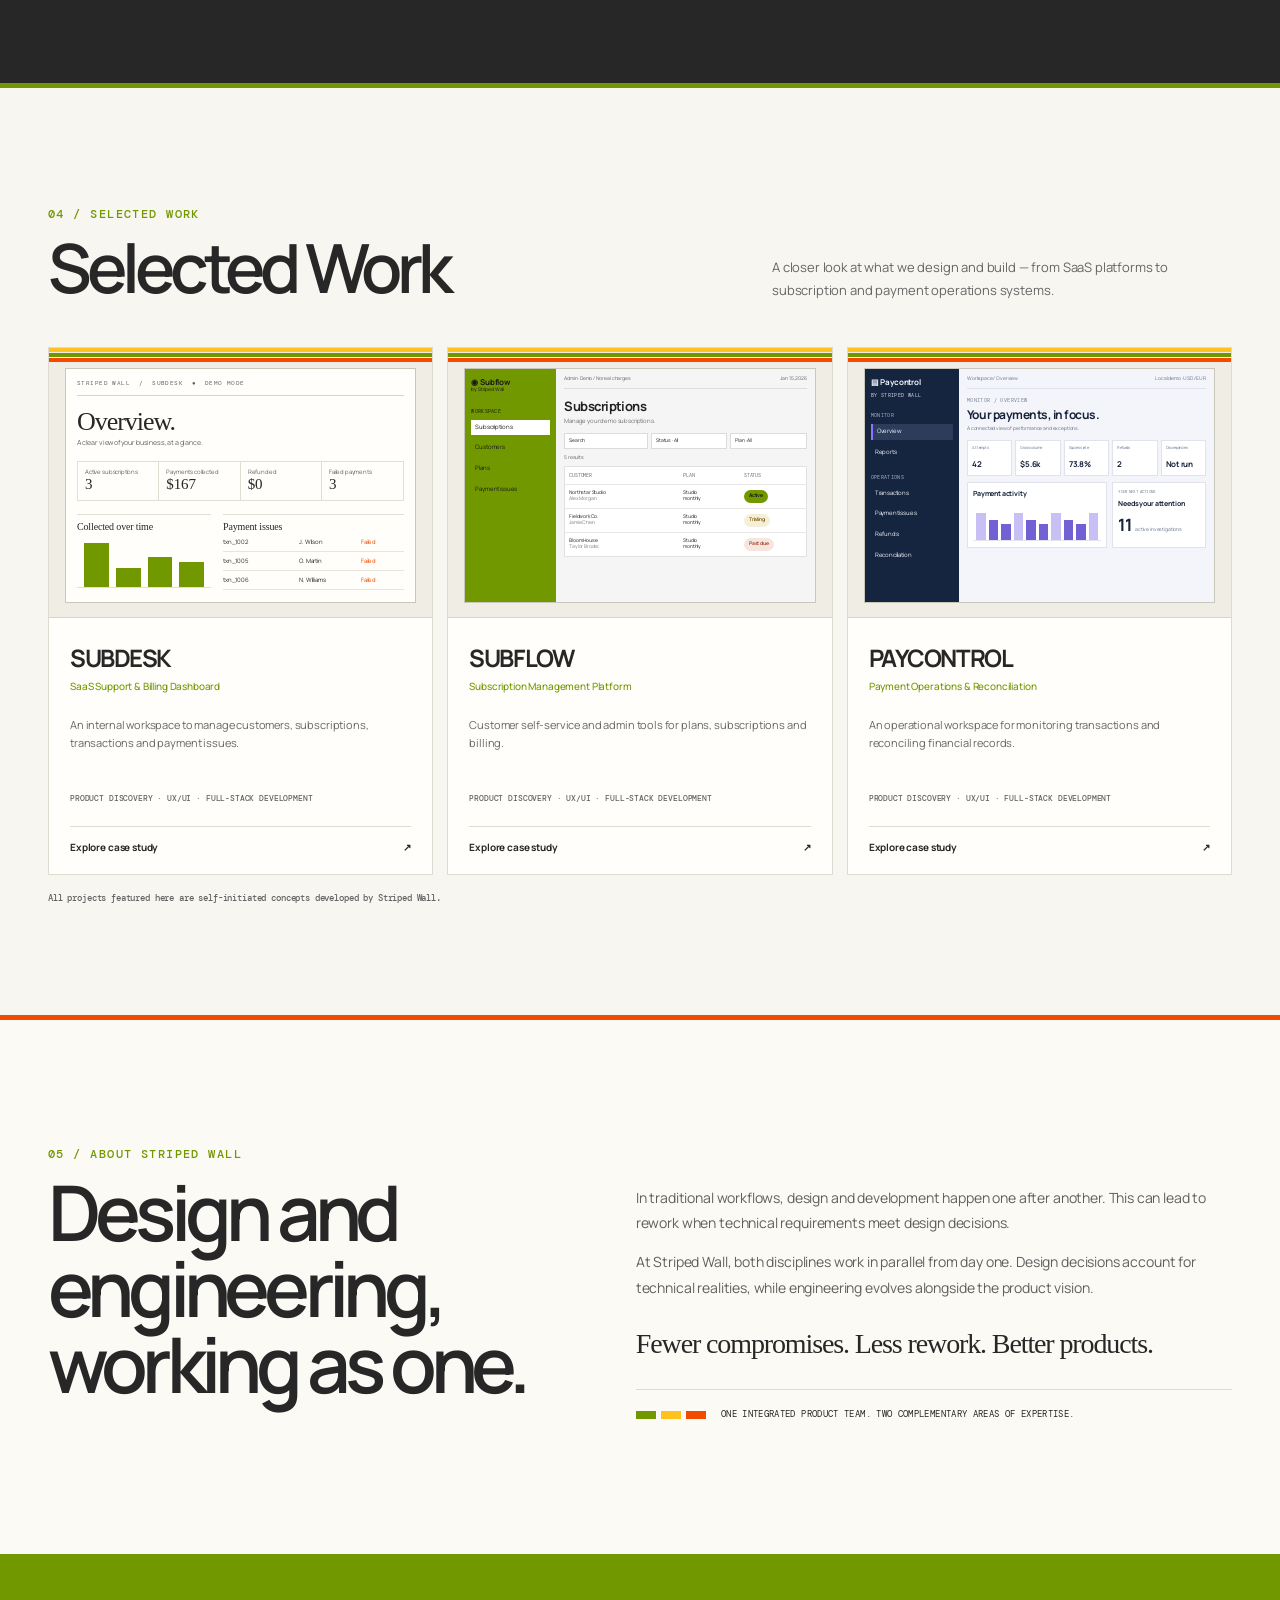
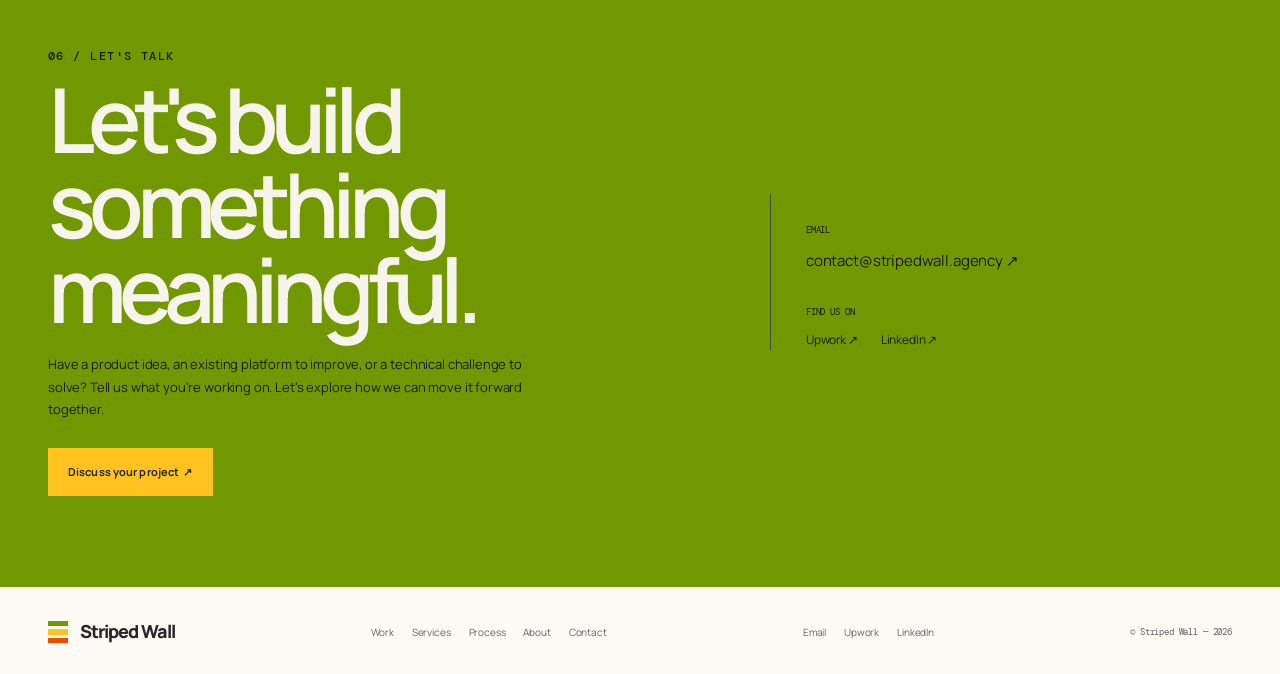
==== commit 81cccd6a: "fix: unify the site green palette" ====
--- a/index.html
+++ b/index.html
@@ -24,13 +24,11 @@
 <style data-source="assets/css/home.css">
 :root {
   --paper:#f5f2e9;
-  --ink:#292b27;
+  --ink:#2a2a2a;
   --muted:#77776e;
-  --olive:#729800;
   --yellow:#ffbd24;
   --orange:#f04b00;
   --sand:#e4d4c7;
-  --green-deep:#557500;
   --line:#d7d3c8;
   --white:#fbfaf6;
   --serif:Georgia,'Times New Roman',serif;
@@ -77,7 +75,7 @@
   display:block;
   height:100%;
   flex:1;
-  background:var(--olive)
+  background:var(--green)
 }
 .stripe i:nth-child(2) {
   background:var(--yellow)
@@ -131,8 +129,8 @@
   transition:.2s
 }
 .nav-cta:hover,.button.dark:hover {
-  background:var(--olive);
-  border-color:var(--olive);
+  background:var(--green);
+  border-color:var(--green);
   color:white
 }
 .menu {
@@ -243,7 +241,7 @@
 }
 .num {
   font:11px var(--mono);
-  color:var(--olive-ink)
+  color:var(--green)
 }
 .build-card h3 {
   font-size:30px;
@@ -297,7 +295,7 @@
   font:10px/1.9 var(--mono);
   text-transform:uppercase;
   letter-spacing:.02em;
-  color:var(--olive-ink);
+  color:var(--green);
   margin-top:20px
 }
 
@@ -314,15 +312,15 @@
 .principles {
   display:grid;
   grid-template-columns:repeat(4,1fr);
-  border-top:1px solid #55564f;
-  border-bottom:1px solid #55564f;
+  border-top:1px solid #555555;
+  border-bottom:1px solid #555555;
   margin:52px 0 100px
 }
 .principle {
   padding:24px 20px 30px 0
 }
 .principle+.principle {
-  border-left:1px solid #55564f;
+  border-left:1px solid #555555;
   padding-left:20px
 }
 .principle h3 {
@@ -339,16 +337,16 @@
 .steps {
   display:grid;
   grid-template-columns:repeat(3,1fr);
-  border-top:1px solid #55564f
+  border-top:1px solid #555555
 }
 .step {
   padding:25px 28px 27px 0;
-  border-bottom:1px solid #55564f;
+  border-bottom:1px solid #555555;
   min-height:205px
 }
 .step:nth-child(3n+2),.step:nth-child(3n) {
   padding-left:24px;
-  border-left:1px solid #55564f
+  border-left:1px solid #555555
 }
 .step h3 {
   font-size:20px;
@@ -408,7 +406,7 @@
   left:0;
   right:0;
   height:5px;
-  background:var(--olive);
+  background:var(--green);
   top:22px
 }
 .screen:after {
@@ -458,10 +456,11 @@
   right:10%;
   height:2px;
   top:60%;
-  background:var(--olive);
+  background:var(--green);
   transform:rotate(-12deg)
 }
 .project-body {
+  position:relative;
   padding:22px
 }
 .project h3 {
@@ -471,7 +470,7 @@
 }
 .project .type {
   font-size:11px;
-  color:var(--olive-ink);
+  color:var(--green);
   margin:3px 0 12px
 }
 .project p {
@@ -494,6 +493,12 @@
   display:flex;
   justify-content:space-between
 }
+/* Extend the case-study link across the project body. */
+a.project-link::after {
+  content:"";
+  position:absolute;
+  inset:0
+}
 .work-note {
   font:10px var(--mono);
   color:var(--muted);
@@ -517,7 +522,7 @@
 .about-copy p {
   font-size:16px;
   max-width:580px;
-  color:#5f6059
+  color:#5f5f5f
 }
 .about-copy .statement {
   font-size:24px;
@@ -536,12 +541,12 @@
 }
 
 .talk {
-  background:var(--green-deep);
+  background:var(--green);
   color:#f7f4eb;
   padding:90px 0
 }
 .talk .eyebrow {
-  color:#e0e8c9
+  color:var(--green)
 }
 .talk-grid {
   display:grid;
@@ -563,14 +568,14 @@
   margin-top:14px
 }
 .contacts {
-  border-left:1px solid #9cae69;
+  border-left:1px solid var(--green);
   padding:22px 0 0 35px;
   align-self:end
 }
 .contacts small {
   font:10px var(--mono);
   text-transform:uppercase;
-  color:#e0e8c9
+  color:var(--green)
 }
 .contacts a {
   display:block;
@@ -660,10 +665,10 @@
 .principle:nth-child(3) {
   border-left:0;
   padding-left:0;
-  border-top:1px solid #55564f
+  border-top:1px solid #555555
 }
 .principle:nth-child(4) {
-  border-top:1px solid #55564f
+  border-top:1px solid #555555
 }
 .steps {
   grid-template-columns:1fr 1fr
@@ -674,7 +679,7 @@
 }
 .step:nth-child(even) {
   padding-left:18px;
-  border-left:1px solid #55564f
+  border-left:1px solid #555555
 }
 .process-close {
   display:block
@@ -706,7 +711,7 @@
 }
 .contacts {
   border-left:0;
-  border-top:1px solid #9ca17e;
+  border-top:1px solid #9d9d9d;
   padding:22px 0 0
 }
 .footrow {
@@ -755,7 +760,7 @@
 }
 .principle,.principle+.principle,.principle:nth-child(3) {
   border-left:0;
-  border-top:1px solid #55564f;
+  border-top:1px solid #555555;
   padding:20px 0
 }
 .principle:first-child {
@@ -826,7 +831,7 @@
 .shot-brand {
   font:6px var(--mono);
   letter-spacing:.07em;
-  color:#62645d;
+  color:#636363;
   border-bottom:1px solid #e2dfd5;
   padding-bottom:7px
 }
@@ -856,7 +861,7 @@
 .shot-metrics small {
   display:block;
   font-size:6px;
-  color:#65665e
+  color:#656565
 }
 .shot-metrics b {
   font:15px var(--serif)
@@ -885,7 +890,7 @@
 }
 .shot-bars i {
   flex:1;
-  background:#b2d455;
+  background:var(--green);
   max-width:25px
 }
 .shot-bars i:nth-child(1) {
@@ -962,12 +967,10 @@
 :root {
   --paper:#f6f3eb;
   --white:#fbfaf6;
-  --ink:#252821;
-  --muted:#72736b;
-  --olive:#729800;
+  --ink:#272727;
+  --muted:#727272;
   --yellow:#ffbd24;
   --orange:#f04b00;
-  --green-deep:#426100;
   --line:#d8d4c9;
   --sand:#e4d4c7
 }
@@ -1009,7 +1012,7 @@
   letter-spacing:.015em
 }
 .links a:hover,.footnav a:hover,.social a:hover {
-  color:var(--olive-ink)
+  color:var(--green)
 }
 
 .nav-cta {
@@ -1022,7 +1025,7 @@
   padding:106px 0 72px
 }
 .hero .eyebrow {
-  color:var(--olive-ink)
+  color:var(--green)
 }
 
 .hero-grid {
@@ -1040,7 +1043,7 @@
 }
 
 .hero h1 em {
-  color:var(--olive-ink);
+  color:var(--green);
   font-style:italic
 }
 
@@ -1091,13 +1094,13 @@
 }
 
 .section-head>div:first-child .eyebrow {
-  color:var(--olive-ink)
+  color:var(--green)
 }
 .section-head p {
   font-size:13px;
   line-height:1.7;
   max-width:460px;
-  color:#65665e
+  color:#656565
 }
 
 .build {
@@ -1136,11 +1139,11 @@
   line-height:1.65;
   max-width:300px;
   margin-top:10px;
-  color:#66675e
+  color:#666666
 }
 
 .build-card:nth-child(1) .num {
-  color:var(--olive-ink)
+  color:var(--green)
 }
 .build-card:nth-child(2) .num {
   color:#795a00
@@ -1158,7 +1161,7 @@
 .service-intro {
   margin-top:19px;
   max-width:610px;
-  color:#65665e
+  color:#656565
 }
 .service-grid {
   border:0;
@@ -1196,12 +1199,12 @@
   font-size:9px;
   line-height:1.8;
   margin-top:17px;
-  color:#657e18
+  color:var(--green)
 }
 
 .process {
   padding:116px 0 108px;
-  background:#272a24
+  background:#292929
 }
 .process .section-head h2 {
   font-size:clamp(44px,5vw,66px)
@@ -1215,7 +1218,7 @@
 
 .principles {
   margin:45px 0 96px;
-  border-color:#56584f
+  border-color:#575757
 }
 .principle {
   padding:23px 21px 26px 0;
@@ -1223,7 +1226,7 @@
 }
 .principle+.principle {
   padding-left:22px;
-  border-color:#56584f
+  border-color:#575757
 }
 .principle .num {
   color:var(--yellow)
@@ -1241,17 +1244,17 @@
 }
 
 .steps {
-  border-color:#56584f;
+  border-color:#575757;
   grid-template-columns:repeat(3,1fr)
 }
 .step {
   padding:25px 26px 26px 0;
   min-height:225px;
-  border-color:#56584f
+  border-color:#575757
 }
 .step:nth-child(3n+2),.step:nth-child(3n) {
   padding-left:25px;
-  border-color:#56584f
+  border-color:#575757
 }
 .step .num {
   color:var(--yellow);
@@ -1271,7 +1274,7 @@
 }
 .outcome {
   font-size:9px;
-  color:#d5dfb2;
+  color:var(--green);
   line-height:1.5;
   margin-top:13px
 }
@@ -1372,19 +1375,19 @@
 .project .type {
   font-size:10px;
   line-height:1.4;
-  color:#627e12;
+  color:var(--green);
   margin:2px 0 12px
 }
 .project p {
   font-size:11px;
   line-height:1.65;
   min-height:65px;
-  color:#66675e
+  color:#666666
 }
 .project .tags {
   font:8px/1.65 var(--mono);
   min-height:34px;
-  color:#62645b
+  color:#636363
 }
 .project-link {
   font-size:10px;
@@ -1397,7 +1400,7 @@
   font-size:9px;
   line-height:1.6;
   margin-top:16px;
-  color:#62645b
+  color:#636363
 }
 
 .about {
@@ -1412,7 +1415,7 @@
   max-width:510px
 }
 .about-grid>div:first-child .eyebrow {
-  color:var(--olive-ink)
+  color:var(--green)
 }
 .about-copy {
   padding-top:25px
@@ -1420,7 +1423,7 @@
 .about-copy p {
   font-size:14px;
   line-height:1.8;
-  color:#5f6059
+  color:#5f5f5f
 }
 .about-copy .statement {
   font:28px/1.15 var(--serif);
@@ -1441,11 +1444,11 @@
 }
 
 .talk {
-  background:var(--green-deep);
+  background:var(--green);
   padding:94px 0 91px
 }
 .talk .eyebrow {
-  color:#e3ebce
+  color:var(--green)
 }
 .talk-grid {
   grid-template-columns:1fr .72fr;
@@ -1459,7 +1462,7 @@
 .talk p {
   font-size:13px;
   line-height:1.75;
-  color:#e4e6d9;
+  color:#e5e5e5;
   max-width:490px;
   margin-top:22px
 }
@@ -1472,11 +1475,11 @@
 .contacts {
   align-self:center;
   padding:22px 0 0 35px;
-  border-color:#879c55
+  border-color:var(--green)
 }
 .contacts small {
   font-size:9px;
-  color:#d9e3c0
+  color:var(--green)
 }
 .contacts>a {
   font-size:15px;
@@ -1648,7 +1651,7 @@
 }
 .principle,.principle+.principle,.principle:nth-child(3) {
   border-left:0;
-  border-top:1px solid #56584f;
+  border-top:1px solid #575757;
   padding:18px 0;
   min-height:0
 }
@@ -1712,7 +1715,7 @@
 }
 .contacts {
   border-left:0;
-  border-top:1px solid #879c55;
+  border-top:1px solid var(--green);
   padding:20px 0 0
 }
 .footrow {
@@ -1737,26 +1740,24 @@
 
 /* Color pass: stronger primary actions and distinct accents inside Process. */
 :root {
-  --action-green:#557500;
   --process-orange:#f56a2a;
-  --process-green:#a8cf3a
 }
 
 .nav-cta {
-  background:var(--action-green);
-  border-color:var(--action-green);
+  background:var(--green);
+  border-color:var(--green);
   color:#fff
 }
 
 .nav-cta:hover,.button.dark:hover {
-  background:#3f5e00;
-  border-color:#3f5e00;
+  background:var(--green);
+  border-color:var(--green);
   color:#fff
 }
 
 .button.dark {
-  background:var(--action-green);
-  border-color:var(--action-green);
+  background:var(--green);
+  border-color:var(--green);
   color:#fff
 }
 
@@ -1769,29 +1770,27 @@
 }
 
 .process .principles~.section-head .eyebrow {
-  color:var(--process-green)
+  color:var(--green)
 }
 
 .process .steps .num {
-  color:var(--process-green)
+  color:var(--green)
 }
 
 .process .outcome {
-  color:#c6dd8b
+  color:var(--green)
 }
 
 
 
 /* Refined brand color, Process separation, and clear case-screen framing. */
 :root {
-  --action-green:#729800;
   --process-orange:#f04b00;
-  --process-green:#a8cf3a
 }
 
 .nav-cta,.button.dark {
-  background:var(--action-green);
-  border-color:var(--action-green);
+  background:var(--green);
+  border-color:var(--green);
   color:var(--ink)
 }
 
@@ -1812,11 +1811,11 @@
 }
 
 .process .principles~.section-head .eyebrow,.process .steps .num {
-  color:var(--process-green)
+  color:var(--green)
 }
 
 .process .outcome {
-  color:#d1e29b
+  color:var(--green)
 }
 
 /* Fine color rules punctuate the page without filling large areas. */
@@ -1829,7 +1828,7 @@
 }
 
 .work {
-  border-top:2px solid var(--olive)
+  border-top:2px solid var(--green)
 }
 
 .about {
@@ -1862,7 +1861,7 @@
 }
 
 .screen-stripe i:nth-child(2) {
-  background:var(--olive)
+  background:var(--green)
 }
 
 .screen-stripe i:nth-child(3) {
@@ -1906,14 +1905,12 @@
 
 /* Color emphasis pass based on the latest review. */
 :root {
-  --action-green:#5d8100;
   --process-orange:#f04b00;
-  --process-green:#9bc52d
 }
 
 .nav-cta,.button.dark {
-  background:var(--action-green);
-  border-color:var(--action-green);
+  background:var(--green);
+  border-color:var(--green);
   color:#fff;
   font-weight:800
 }
@@ -1929,8 +1926,8 @@
 }
 
 .nav-cta:hover,.button.dark:hover {
-  background:#4f7000;
-  border-color:#4f7000;
+  background:var(--green);
+  border-color:var(--green);
   color:#fff
 }
 
@@ -1969,7 +1966,7 @@
 .service .tags {
   font-size:9px;
   font-weight:500;
-  color:#5b7810
+  color:var(--green)
 }
 
 .process>.wrap>.section-head:first-child .eyebrow,.process .principle .num {
@@ -1977,7 +1974,7 @@
 }
 
 .process .principles~.section-head .eyebrow,.process .steps .num {
-  color:var(--process-green)
+  color:var(--green)
 }
 
 .process .principles~.section-head {
@@ -1997,7 +1994,7 @@
 
 .process .process-close span {
   font:11px var(--mono);
-  color:#d5dfb2;
+  color:var(--green);
   white-space:nowrap
 }
 
@@ -2031,9 +2028,8 @@
 :root {
   --paper:#fbfaf5;
   --white:#fffefa;
-  --ink:#252821;
-  --muted:#66685f;
-  --olive:#789e00;
+  --ink:#272727;
+  --muted:#676767;
   --yellow:#ffc21f;
   --orange:#f04b00;
   --line:#dedbd1;
@@ -2070,7 +2066,7 @@
 
 .work {
   background:#f7f6f0;
-  border-top-color:var(--olive)
+  border-top-color:var(--green)
 }
 
 .project {
@@ -2100,7 +2096,7 @@
   border-color:#e2dfd6
 }
 .shot-bars i {
-  background:#9fc936
+  background:var(--green)
 }
 
 .about {
@@ -2108,11 +2104,11 @@
 }
 
 .process {
-  background:#252821
+  background:#272727
 }
 
 .process .section-head p,.principle p,.step p {
-  color:#d0d1c7
+  color:#d0d0d0
 }
 
 .process .section-head:first-child .eyebrow,.process .principle .num {
@@ -2120,45 +2116,42 @@
 }
 
 .process .principles~.section-head .eyebrow,.process .steps .num {
-  color:#a8d638
+  color:var(--green)
 }
 
 .process .outcome {
-  color:#d4e99e
+  color:var(--green)
 }
 
 .nav-cta,.button.dark {
-  background:#5d8100;
-  border-color:#5d8100;
+  background:var(--green);
+  border-color:var(--green);
   color:#fff
 }
 
 .nav-cta:hover,.button.dark:hover {
-  background:#4f7000;
-  border-color:#4f7000;
+  background:var(--green);
+  border-color:var(--green);
   color:#fff
 }
 
 .contacts {
-  border-color:#91a74c
+  border-color:var(--green)
 }
 .talk .eyebrow,.contacts small {
-  color:#e4ebd2
+  color:var(--green)
 }
 
 
 
 /* Final color and first-screen hierarchy pass. */
 :root {
-  --action-green:#82ad00;
-  --olive:#729800;
-  --process-green:#a7d63a;
   --process-orange:#f04b00
 }
 
 .nav-cta,.button.dark {
-  background:var(--action-green);
-  border-color:var(--action-green);
+  background:var(--green);
+  border-color:var(--green);
   color:#fff;
   font-size:12px;
   font-weight:800
@@ -2172,8 +2165,8 @@
 }
 
 .nav-cta:hover,.button.dark:hover {
-  background:#709600;
-  border-color:#709600;
+  background:var(--green);
+  border-color:var(--green);
   color:#fff
 }
 
@@ -2188,7 +2181,7 @@
 }
 
 .hero h1 em {
-  color:var(--olive-ink)
+  color:var(--green)
 }
 
 .hero-stripes {
@@ -2211,7 +2204,7 @@
 
 .hero-stripes i:nth-child(2) {
   width:78%;
-  background:var(--olive)
+  background:var(--green)
 }
 .hero-stripes i:nth-child(3) {
   width:54%;
@@ -2243,7 +2236,7 @@
   display:inline-flex;
   align-items:center;
   padding:5px 9px;
-  border-left:3px solid var(--olive);
+  border-left:3px solid var(--green);
   background:#fffefa;
   color:var(--ink);
   font-size:11px;
@@ -2292,11 +2285,11 @@
 }
 
 .process .principles~.section-head .eyebrow,.process .steps .num {
-  color:var(--process-green)
+  color:var(--green)
 }
 
 .process .process-close {
-  border-top-color:var(--process-green)
+  border-top-color:var(--green)
 }
 
 @media(max-width:900px) {
@@ -2362,14 +2355,14 @@
 }
 
 .build-card:nth-child(2) .num {
-  color:var(--olive-ink);
+  color:var(--green);
   font-weight:500
 }
 
 .service .num {
   font-size:14px;
   font-weight:500;
-  color:#526e00;
+  color:var(--green);
   letter-spacing:.05em
 }
 
@@ -2377,7 +2370,7 @@
   font-size:10.5px;
   font-weight:500;
   line-height:1.7;
-  color:#547500
+  color:var(--green)
 }
 
 .build,.services,.work,.about {
@@ -2416,7 +2409,7 @@
 }
 
 .services .section-head>div:first-child>.eyebrow {
-  color:var(--olive-ink)
+  color:var(--green)
 }
 
 .work .section-head>div:first-child>.eyebrow {
@@ -2424,14 +2417,14 @@
 }
 
 .about-grid>div:first-child>.eyebrow {
-  color:var(--olive-ink)
+  color:var(--green)
 }
 
 
 
 /* Revised section-label color sequence. */
 .build .section-head>div:first-child>.eyebrow {
-  color:var(--olive-ink)
+  color:var(--green)
 }
 
 .services .section-head>div:first-child>.eyebrow {
@@ -2439,7 +2432,7 @@
 }
 
 .work .section-head>div:first-child>.eyebrow {
-  color:var(--olive-ink)
+  color:var(--green)
 }
 
 .about-grid>div:first-child>.eyebrow {
@@ -2463,7 +2456,7 @@
 }
 
 .why-copy .eyebrow {
-  color:var(--olive-ink);
+  color:var(--green);
   font-size:12px;
   font-weight:500;
   letter-spacing:.13em
@@ -2480,7 +2473,7 @@
 .why-copy>p {
   font-size:14px;
   line-height:1.75;
-  color:#55584f;
+  color:#575757;
   max-width:560px
 }
 
@@ -2498,7 +2491,7 @@
   align-items:center;
   padding-bottom:12px;
   border-bottom:1px solid #dedbd1;
-  color:#707269;
+  color:#717171;
   font:9px var(--mono);
   text-transform:uppercase;
   letter-spacing:.07em
@@ -2541,7 +2534,7 @@
   justify-content:space-between;
   gap:16px;
   padding:10px 0 0;
-  color:#62645b;
+  color:#636363;
   font-size:10px
 }
 
@@ -2562,15 +2555,15 @@
 
 .workflow-actions span {
   padding:8px 10px;
-  border:1px solid #8cac35;
-  color:#476400;
+  border:1px solid var(--green);
+  color:var(--green);
   font-size:10px;
   font-weight:700
 }
 
 .workflow-actions span:first-child {
-  background:#7da700;
-  border-color:#7da700;
+  background:var(--green);
+  border-color:var(--green);
   color:#fff
 }
 
@@ -2595,13 +2588,13 @@
 
 .workflow-steps b {
   font:500 10px var(--mono);
-  color:var(--olive-ink)
+  color:var(--green)
 }
 
 .workflow-steps span {
   font-size:9px;
   line-height:1.45;
-  color:#565950
+  color:#585858
 }
 
 .why-lower {
@@ -2635,14 +2628,14 @@
 .why-story p {
   font-size:13px;
   line-height:1.8;
-  color:#565950;
+  color:#585858;
   margin:0 0 15px
 }
 
 .why-story .why-experience {
   font-size:16px;
   line-height:1.5;
-  color:var(--olive-ink);
+  color:var(--green);
   margin-bottom:17px
 }
 
@@ -2754,7 +2747,7 @@
 .workflow-top span:first-child {
   font-size:10px;
   font-weight:700;
-  color:var(--olive-ink);
+  color:var(--green);
   letter-spacing:.035em
 }
 
@@ -2849,12 +2842,12 @@
 }
 .sf-shot {
   grid-template-columns: 26% 74%;
-  background: #f5f6f1;
-  color: #17251e;
+  background: #f5f5f5;
+  color: #222222;
 }
 .sf-sidebar {
-  background: #183b31;
-  color: #fff;
+  background: var(--green);
+  color: #1a1a1a;
   padding: 8px 6px;
   display: flex;
   flex-direction: column;
@@ -2867,12 +2860,12 @@
 .sf-sidebar small {
   font-size: 5px;
   margin-top: -5px;
-  color: #d1ddd5;
+  color: inherit;
 }
 .sf-sidebar .shot-group {
   font: 5px var(--mono);
   letter-spacing: 0.06em;
-  color: #bdcbc2;
+  color: inherit;
   margin-top: 9px;
 }
 .sf-sidebar > span {
@@ -2882,7 +2875,7 @@
   overflow: hidden;
 }
 .sf-sidebar .sf-active {
-  background: #315647;
+  background: white;
 }
 .sf-main {
   padding: 7px 8px;
@@ -2894,8 +2887,8 @@
   justify-content: space-between;
   gap: 6px;
   padding-bottom: 6px;
-  border-bottom: 1px solid #daddd5;
-  color: #58665e;
+  border-bottom: 1px solid #dcdcdc;
+  color: #626262;
   font-size: 5px;
   white-space: nowrap;
 }
@@ -2910,7 +2903,7 @@
   letter-spacing: -0.04em;
 }
 .sf-heading small {
-  color: #68746d;
+  color: #717171;
   font-size: 6px;
 }
 .sf-filters {
@@ -2920,7 +2913,7 @@
 }
 .sf-filters span {
   padding: 4px;
-  border: 1px solid #d8ddd5;
+  border: 1px solid #dbdbdb;
   background: #fff;
   font-size: 5px;
   white-space: nowrap;
@@ -2929,10 +2922,10 @@
 .sf-count {
   margin: 6px 0 4px;
   font-size: 5px;
-  color: #59645e;
+  color: #616161;
 }
 .sf-table {
-  border: 1px solid #dfe2dc;
+  border: 1px solid #e1e1e1;
   background: #fff;
 }
 .sf-row {
@@ -2941,7 +2934,7 @@
   align-items: center;
   gap: 3px;
   padding: 5px 4px;
-  border-top: 1px solid #e5e7e1;
+  border-top: 1px solid #e6e6e6;
   font-size: 5px;
   min-height: 23px;
 }
@@ -2949,13 +2942,13 @@
   border-top: 0;
 }
 .sf-row small {
-  color: #778078;
+  color: #7e7e7e;
   font-size: 5px;
 }
 .sf-label {
   font: 5px var(--mono);
   text-transform: uppercase;
-  color: #69746d;
+  color: #717171;
   min-height: 15px;
 }
 .sf-status {
@@ -2966,8 +2959,8 @@
   white-space: nowrap;
 }
 .sf-status.active {
-  background: #e4eee3;
-  color: #315b3a;
+  background: var(--green);
+  color: #1a1a1a;
 }
 .sf-status.trial {
   background: #f5efd9;
@@ -3162,8 +3155,7 @@
 </style>
 <style data-source="assets/css/base.css">
 /* Shared accessibility, navigation and responsive safeguards. Loaded last. */
-:root { --olive-ink: #526e00; --orange-ink: #f04b00; --muted: #65665e; --app-muted: #65685e; }
-.mini-button { color: #1b2112; }
+:root { --green: #729800; --orange-ink: #f04b00; --muted: #656565; --app-muted: #676767; }
 html { scroll-padding-top: 100px; }
 body { overflow-wrap: break-word; }
 header { position: sticky; top: 0; z-index: 10; background: var(--paper); }
@@ -3173,22 +3165,20 @@
 .skip-link { position: fixed; top: 8px; left: 8px; z-index: 20; padding: 12px 18px; background: var(--ink); color: white; transform: translateY(-160%); }
 .skip-link:focus { transform: none; }
 .menu-toggle { display: none; border: 1px solid currentColor; background: transparent; color: var(--ink); padding: 10px 12px; font: 12px var(--mono); cursor: pointer; }
-.nav-cta, .button.dark, .button.primary { background: #729800; border-color: #729800; color: white; }
-.nav-cta:hover, .button.dark:hover, .button.primary:hover { background: #466000; border-color: #466000; color: white; }
+.nav-cta, .button.dark, .button.primary { background: var(--green); border-color: var(--green); color: white; }
+.nav-cta:hover, .button.dark:hover, .button.primary:hover { background: var(--green); border-color: var(--green); color: white; text-decoration: underline; }
 .hero .eyebrow, .build-card .num, .why .eyebrow, #story .eyebrow, #screens .eyebrow, .outcome-row .eyebrow { color: #f04b00; }
-.hero h1 em, .section-head > div:first-child .eyebrow, .about-grid > div:first-child .eyebrow, .service .num, .service .tags, .project .type, .journey .step, .journey .mini-label, .screen-title .n, .outcome-item .n, .visual-cap .tag { color: #526e00; }
-/* Bright brand backgrounds need dark text; small accent text needs darker ink. */
-.home .nav-cta, .home .button.dark { background: var(--action-green); border-color: var(--action-green); color: #1b2112; }
-.home .nav-cta:hover, .home .button.dark:hover { background: #709600; border-color: #709600; color: #1b2112; }
-.home .hero h1 em { color: var(--olive); }
+.hero h1 em, .section-head > div:first-child .eyebrow, .about-grid > div:first-child .eyebrow, .service .num, .service .tags, .project .type, .journey .step, .journey .mini-label, .screen-title .n, .outcome-item .n, .visual-cap .tag { color: var(--green); }
+.home .hero h1 em { color: var(--green); }
 .home .hero .eyebrow, .home .why .eyebrow, .expertise strong, .workflow-top span:last-child, .workflow-steps b { color: #f04b00; }
-.home .about-grid > div:first-child > .eyebrow, .workflow-top span:first-child, .why-story .why-experience { color: #526e00; }
-.workflow-actions span:first-child { color: #1b2112; }
+.home .about-grid > div:first-child > .eyebrow, .workflow-top span:first-child, .why-story .why-experience { color: var(--green); }
+.workflow-actions span:first-child { color: white; }
 .process > .wrap > .section-head:first-child .eyebrow, .process .principle .num { color: #ff996c; }
-.process .principles ~ .section-head .eyebrow, .process .steps .num { color: #a7d63a; }
+.process .principles ~ .section-head .eyebrow, .process .steps .num { color: var(--green); }
 .decisions .section-head > div:first-child .eyebrow { color: var(--yellow); }
-.talk .eyebrow, .next .eyebrow { color: #e0e8c9; }
-.next .eyebrow, .next p, .contact-mini small { color: #fffefa; }
+.talk .eyebrow, .talk p, .contacts, .contacts small,
+.next .eyebrow, .next p, .contact-mini, .contact-mini small { color: #1a1a1a; }
+.contacts, .contact-mini { border-color: #4b4b4b; }
 .product-section::before, #story::before, #approach::before, #screens::before, .outcomes::before { width: 100%; left: 0; transform: none; }
 .product-section, #approach { width: 100%; padding-inline: max(40px, calc((100% - 1240px) / 2)); }
 .split-copy { top: 110px; }
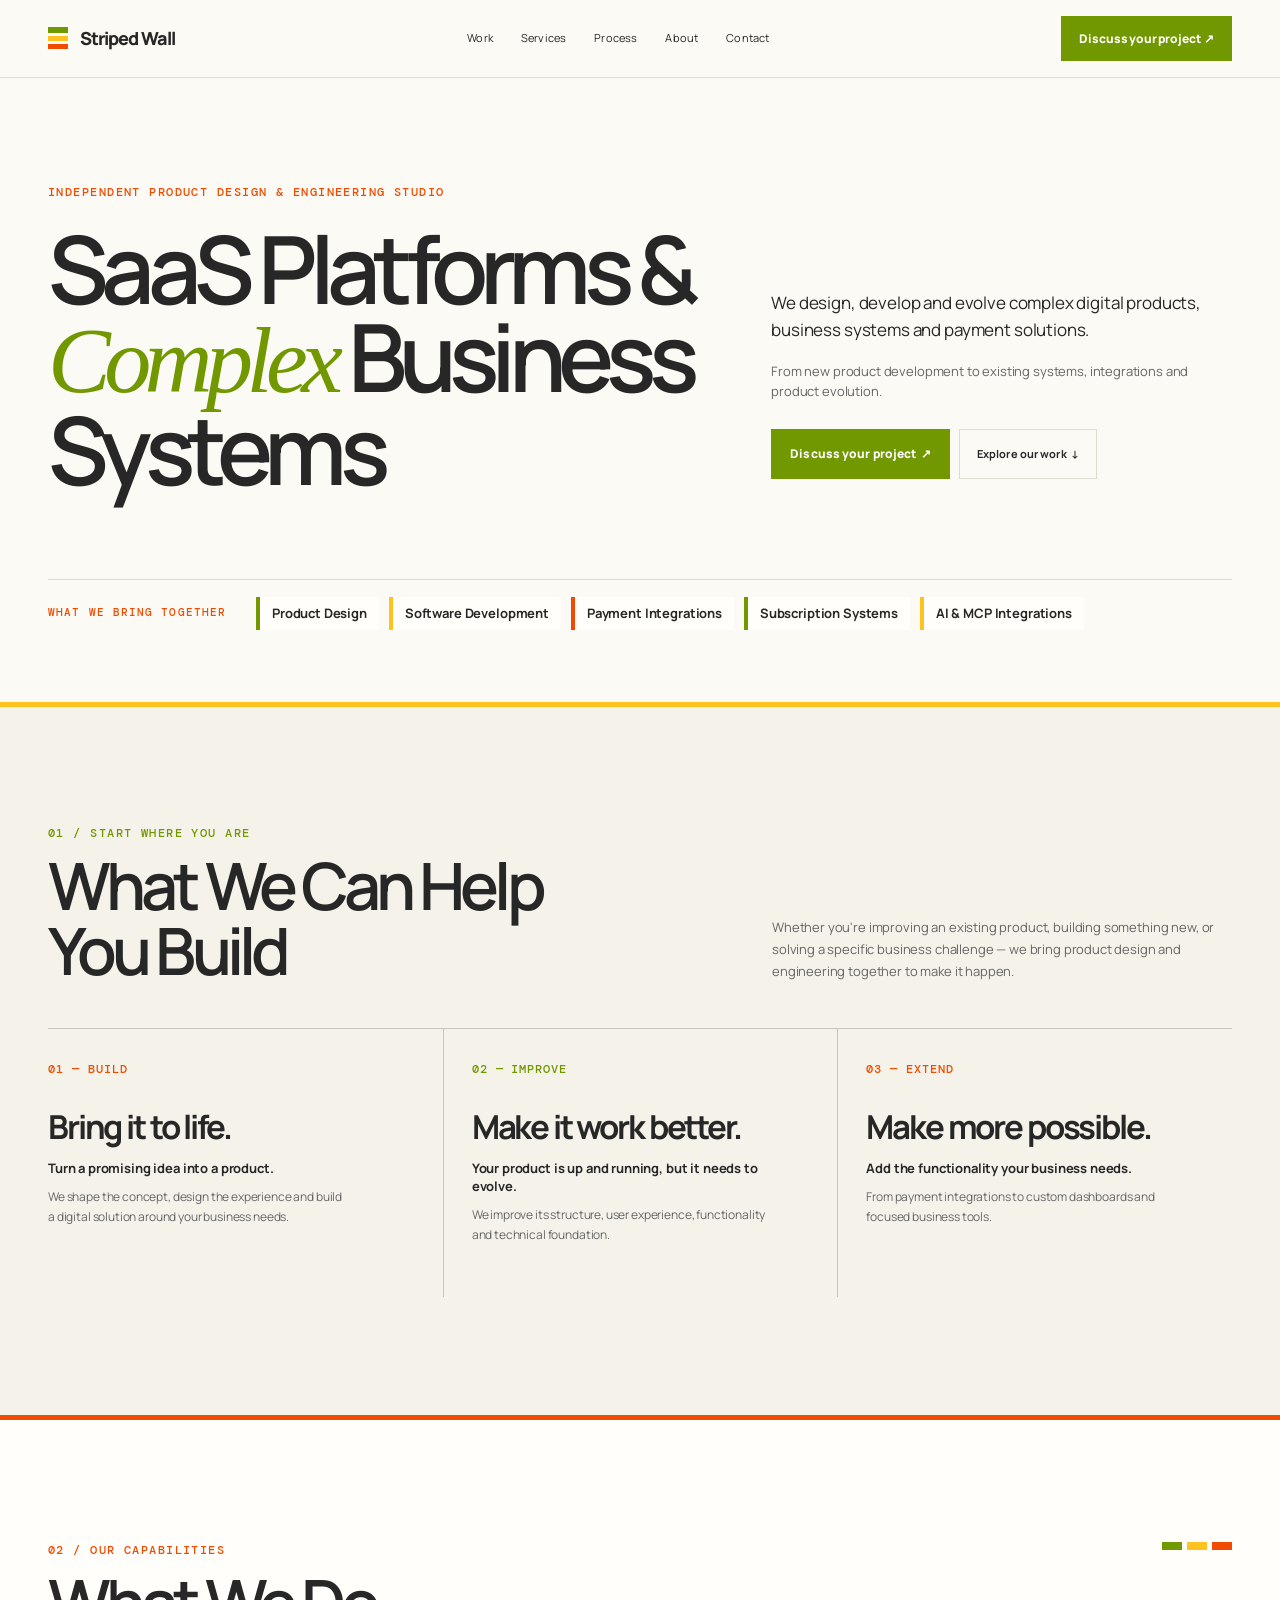
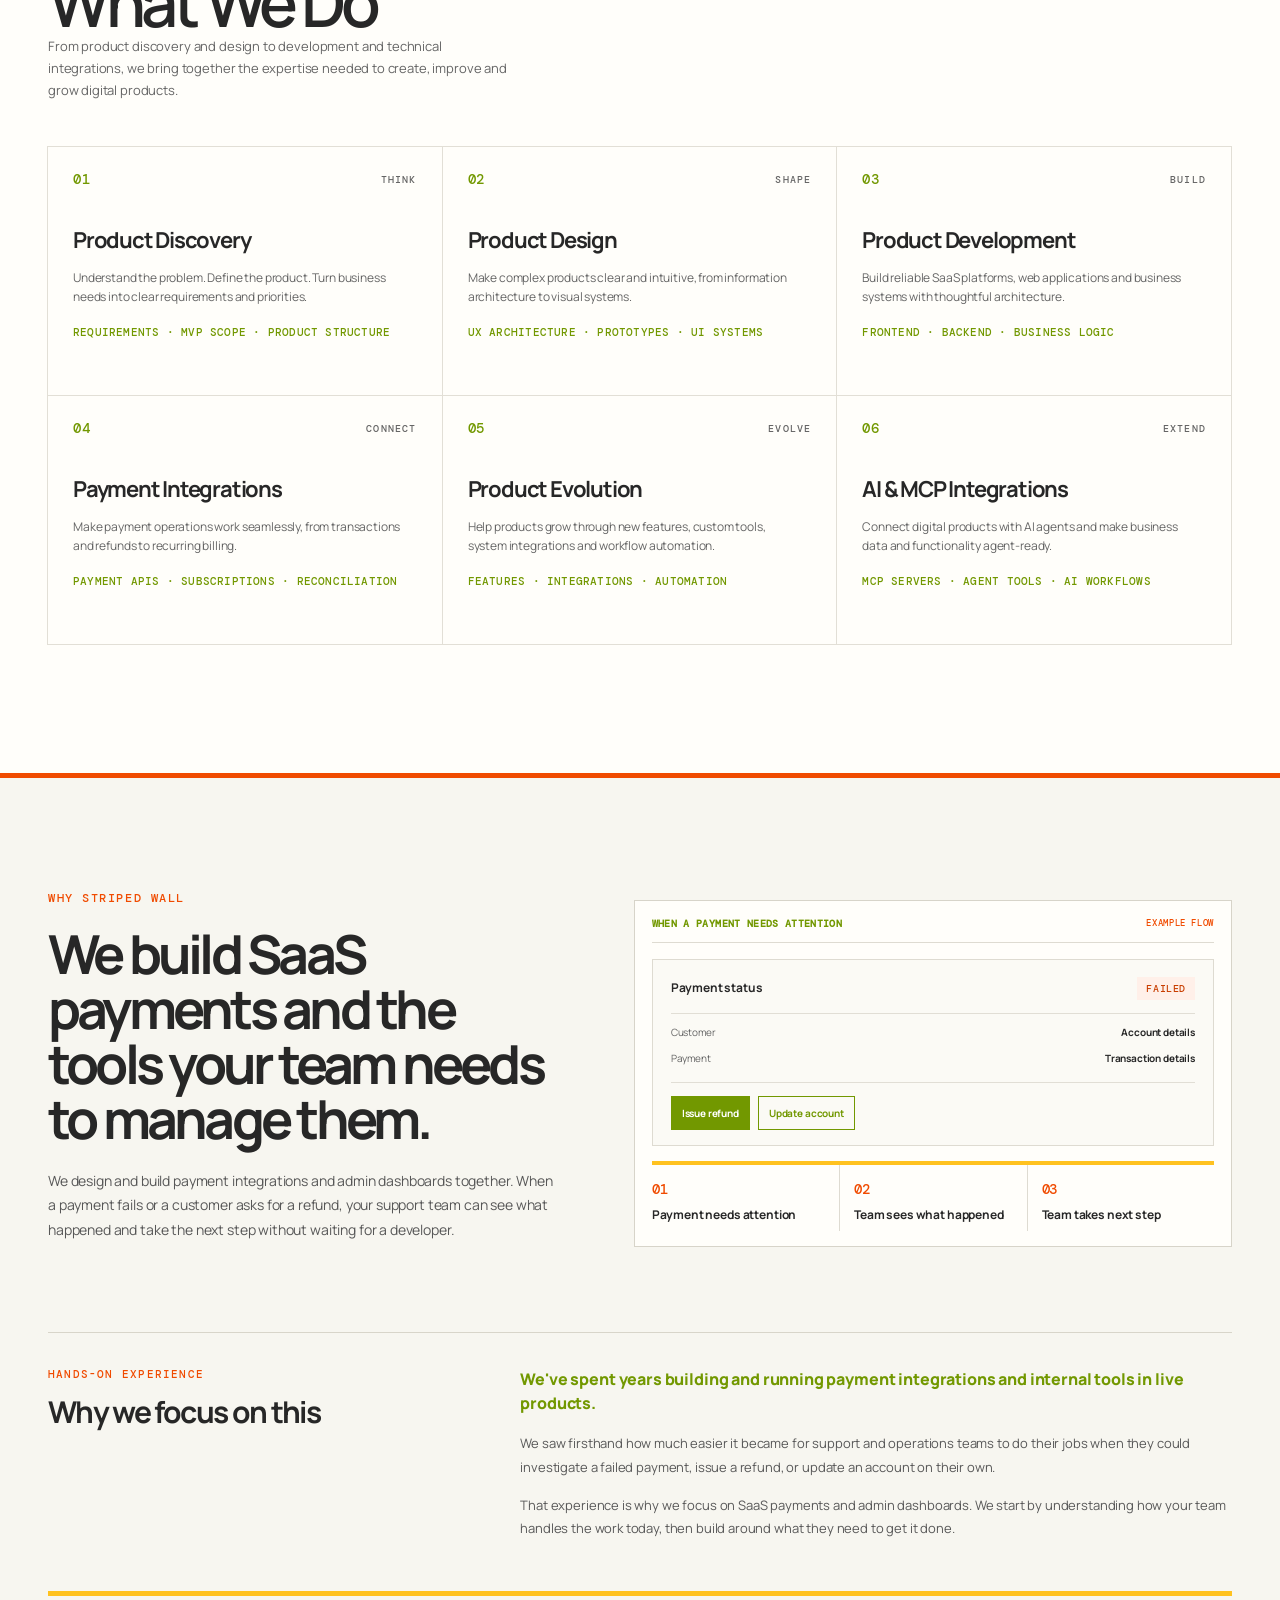
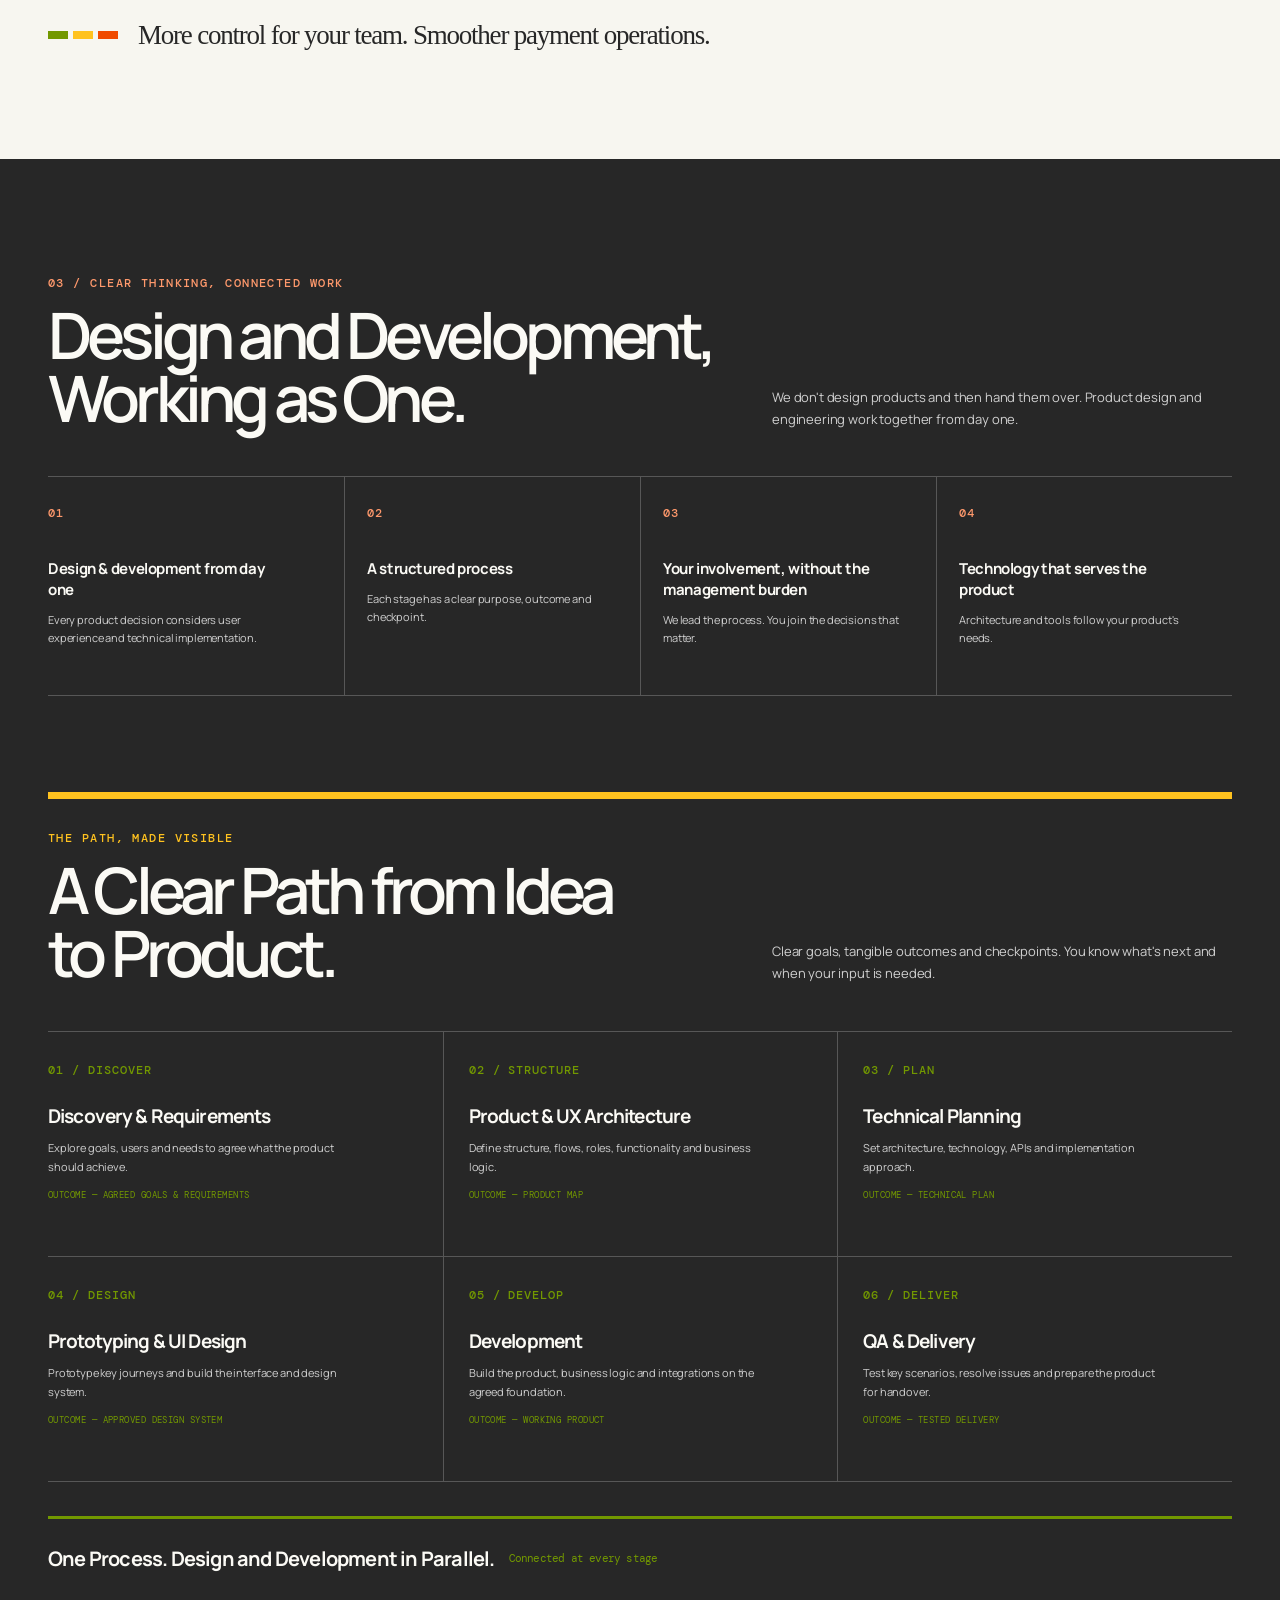
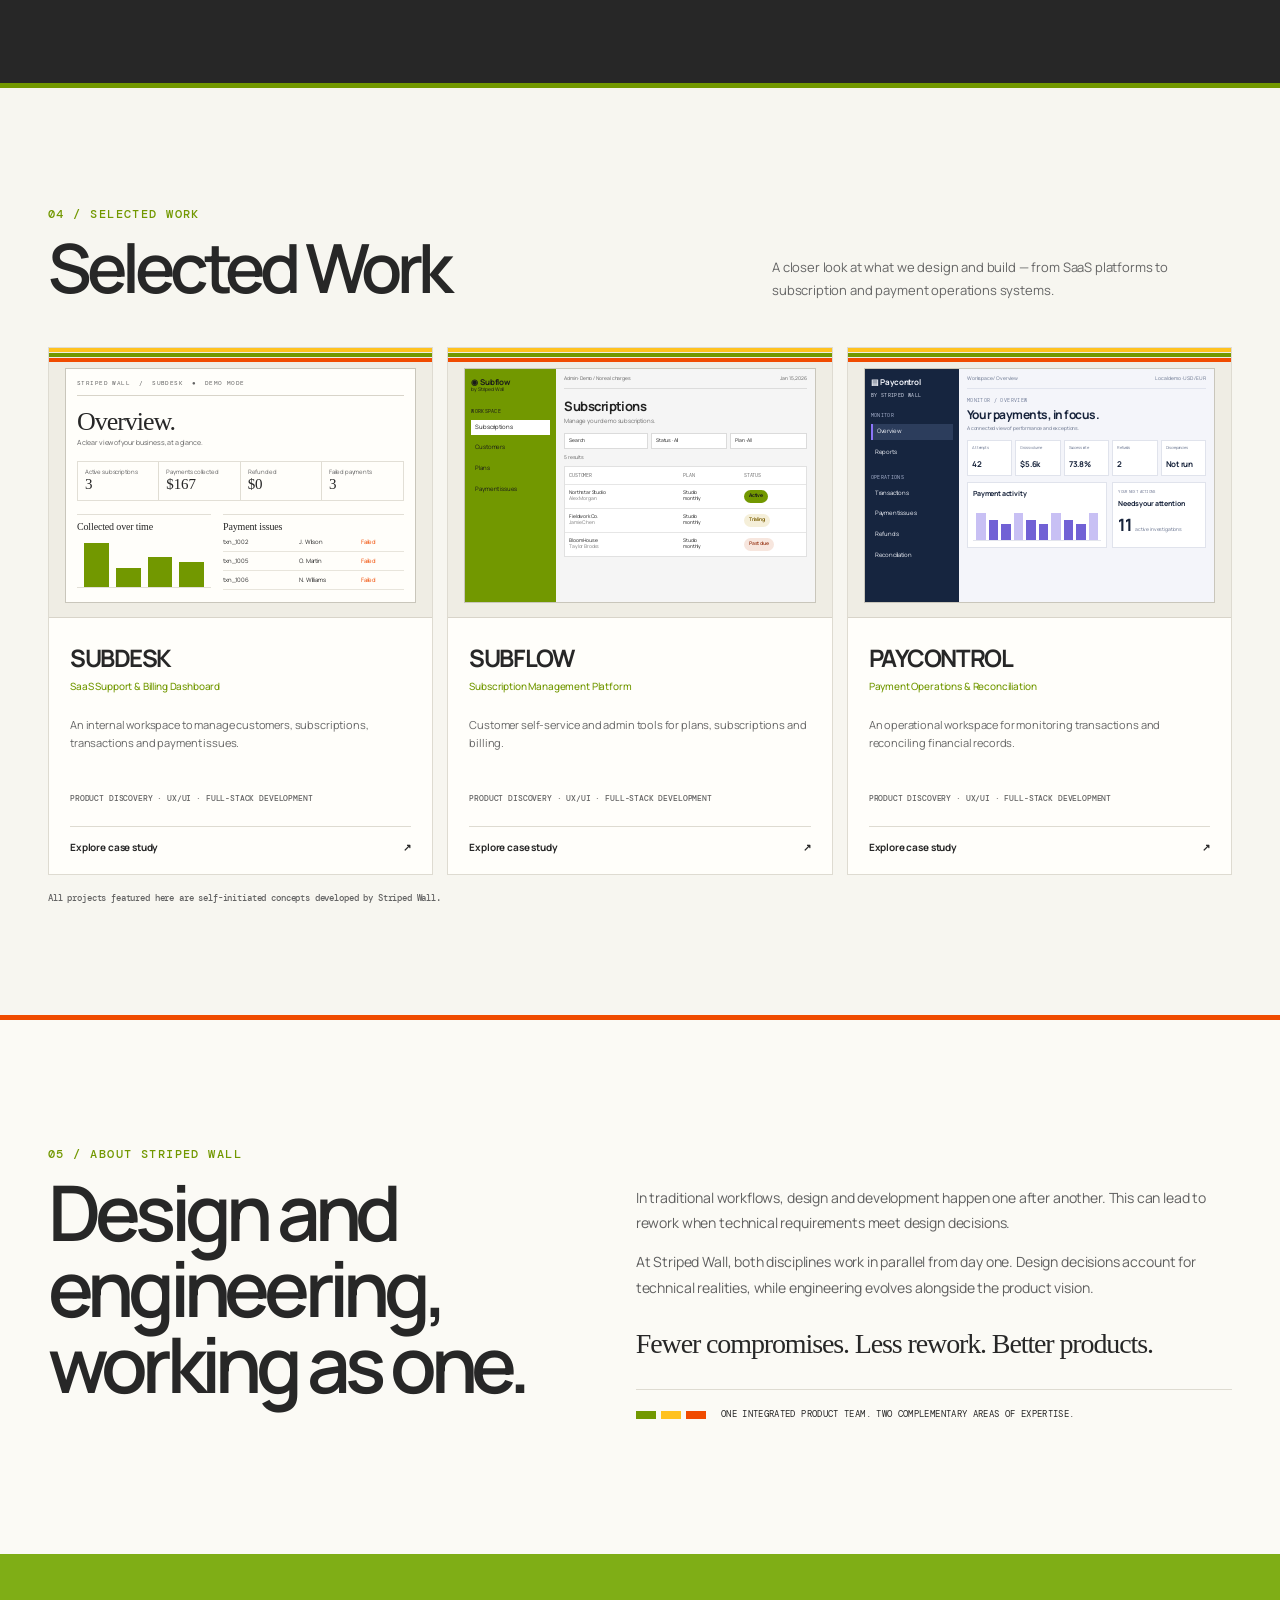
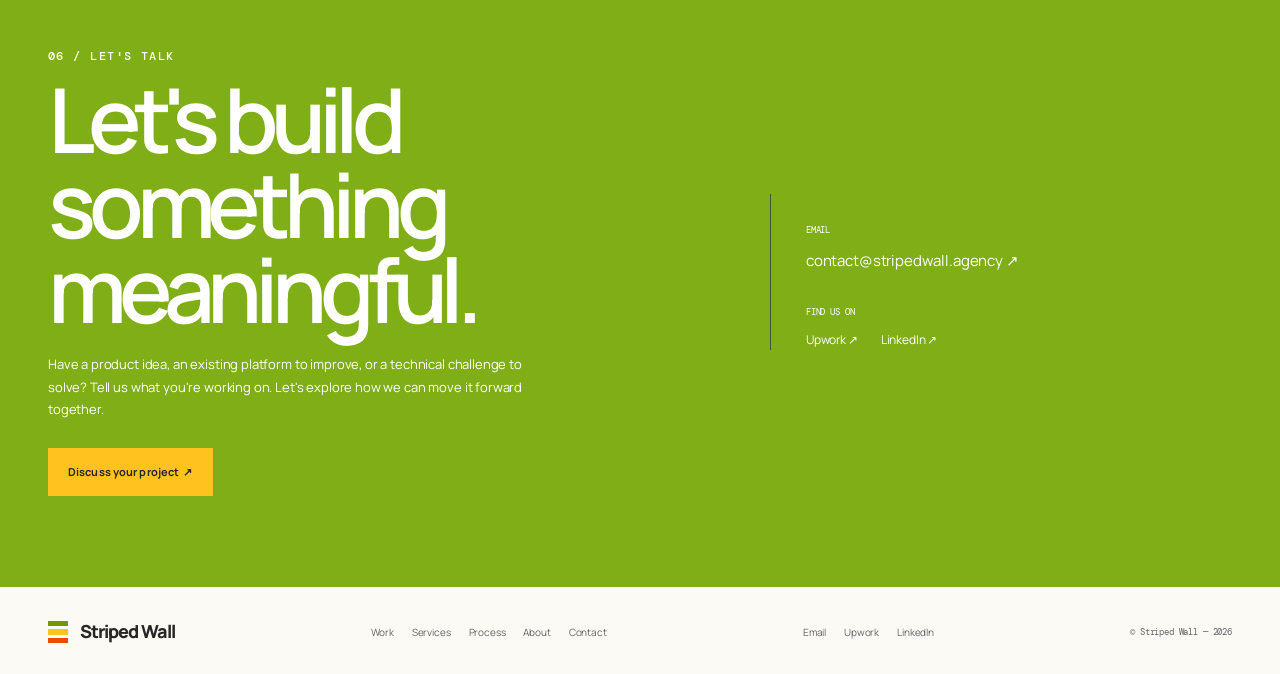
==== commit 9e5fb32e: "fix: update homepage contact section colors" ====
--- a/index.html
+++ b/index.html
@@ -541,8 +541,8 @@
 }
 
 .talk {
-  background:var(--green);
-  color:#f7f4eb;
+  background:#7fae16;
+  color:white;
   padding:90px 0
 }
 .talk .eyebrow {
@@ -1444,7 +1444,6 @@
 }
 
 .talk {
-  background:var(--green);
   padding:94px 0 91px
 }
 .talk .eyebrow {
@@ -2138,8 +2137,8 @@
 .contacts {
   border-color:var(--green)
 }
-.talk .eyebrow,.contacts small {
-  color:var(--green)
+.home .talk :is(.eyebrow,p,.contacts,small) {
+  color:inherit
 }
 
 
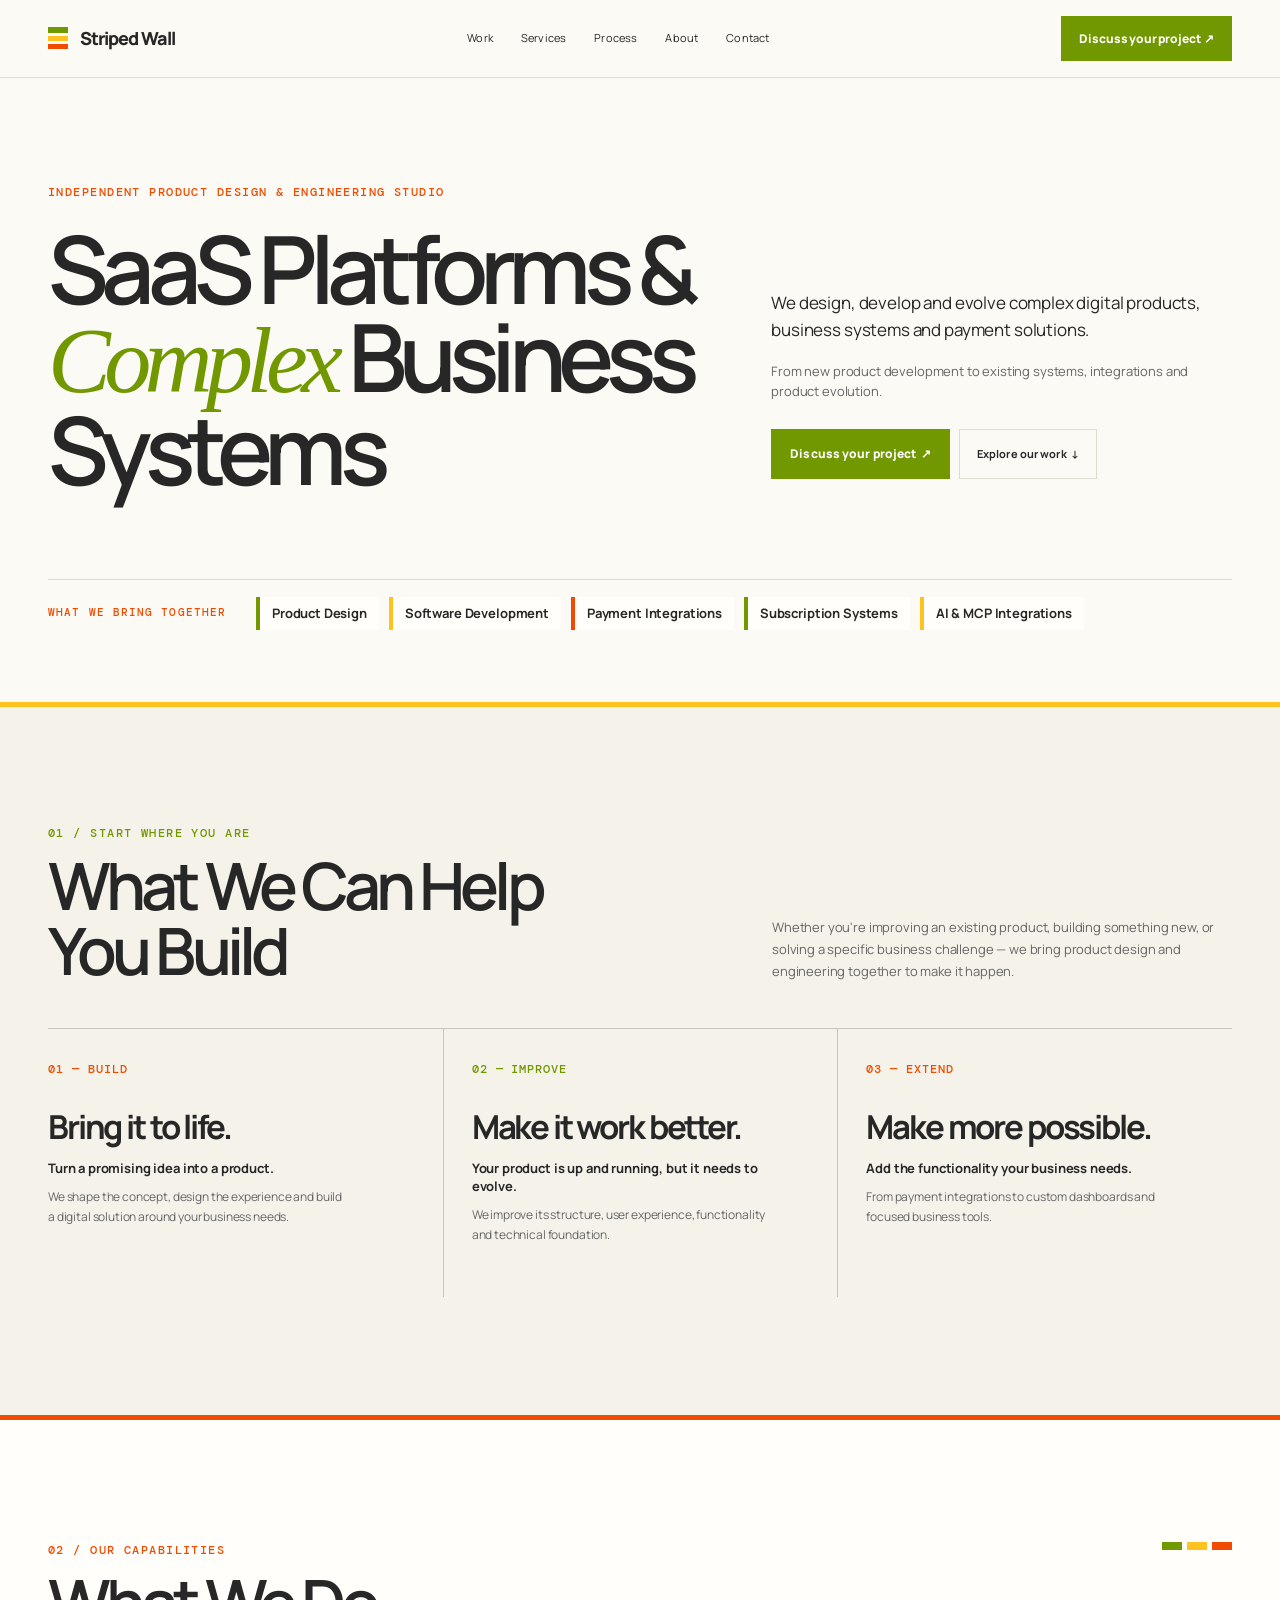
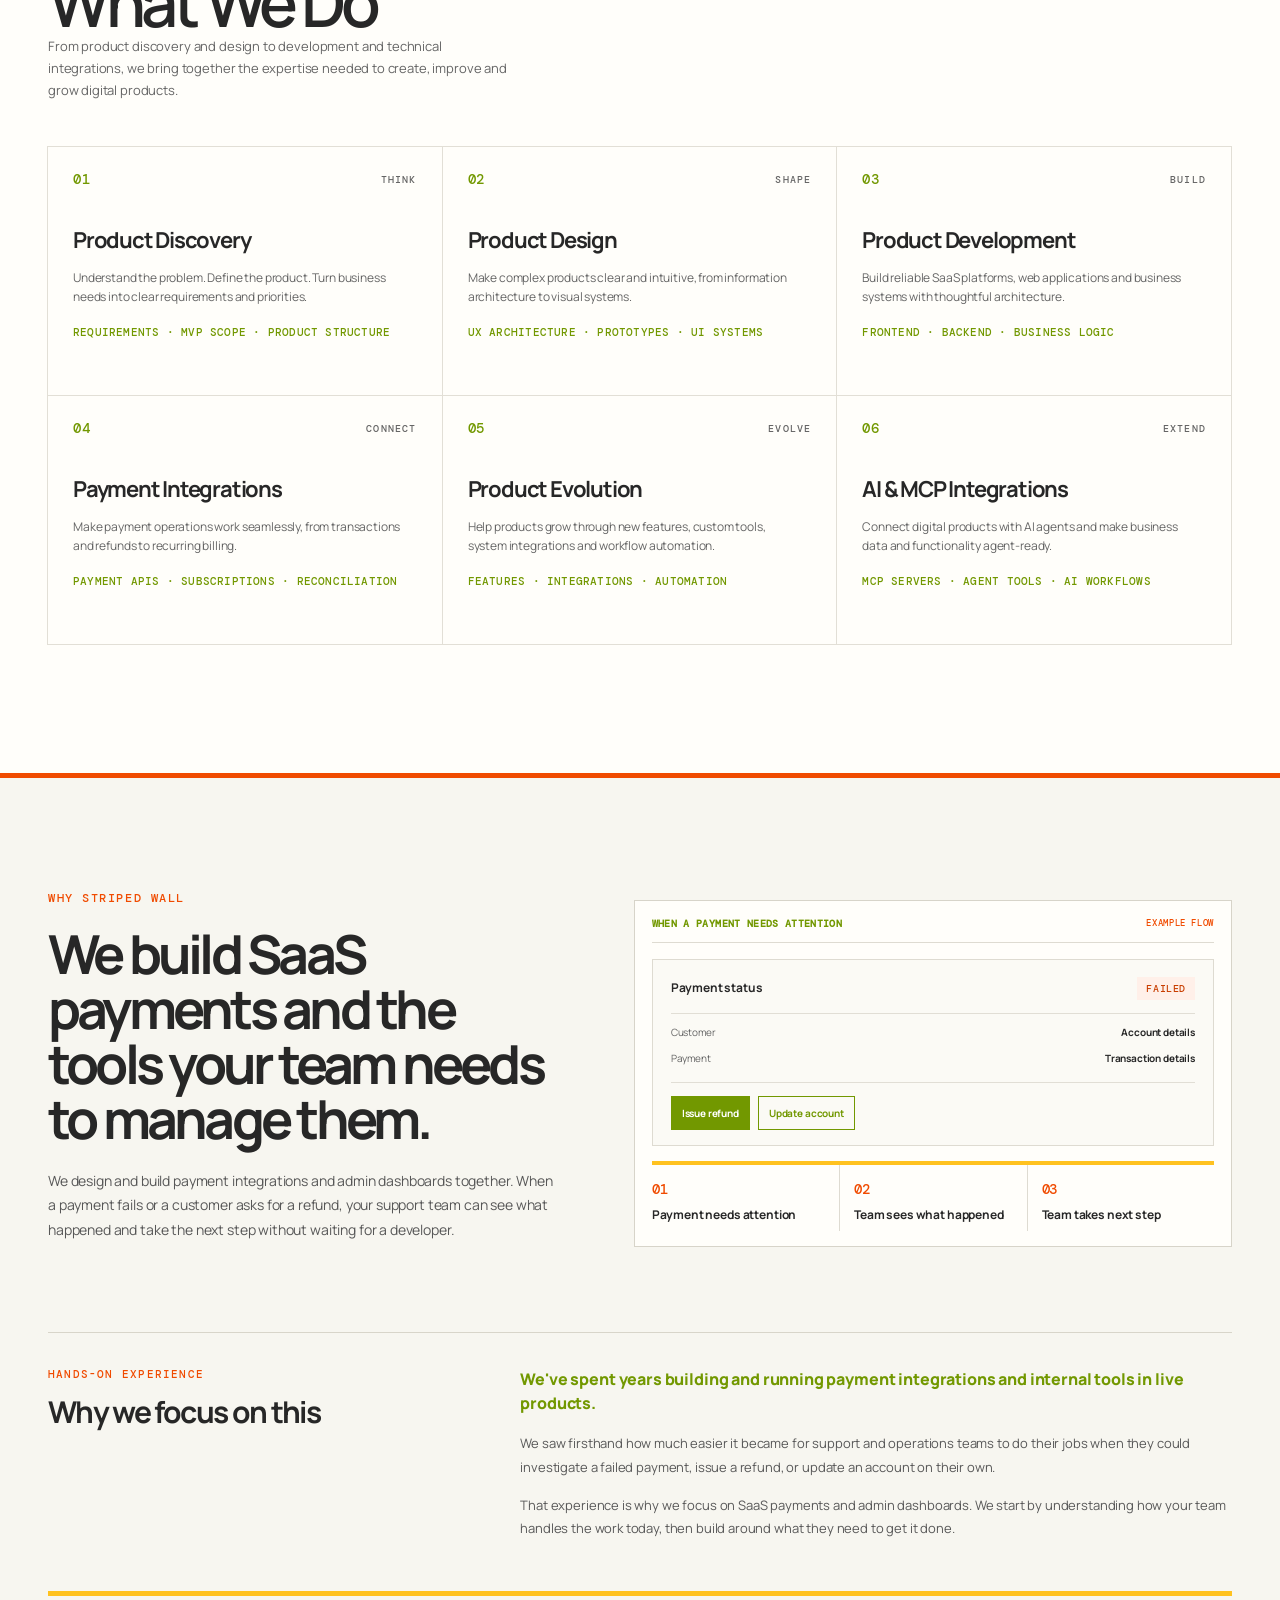
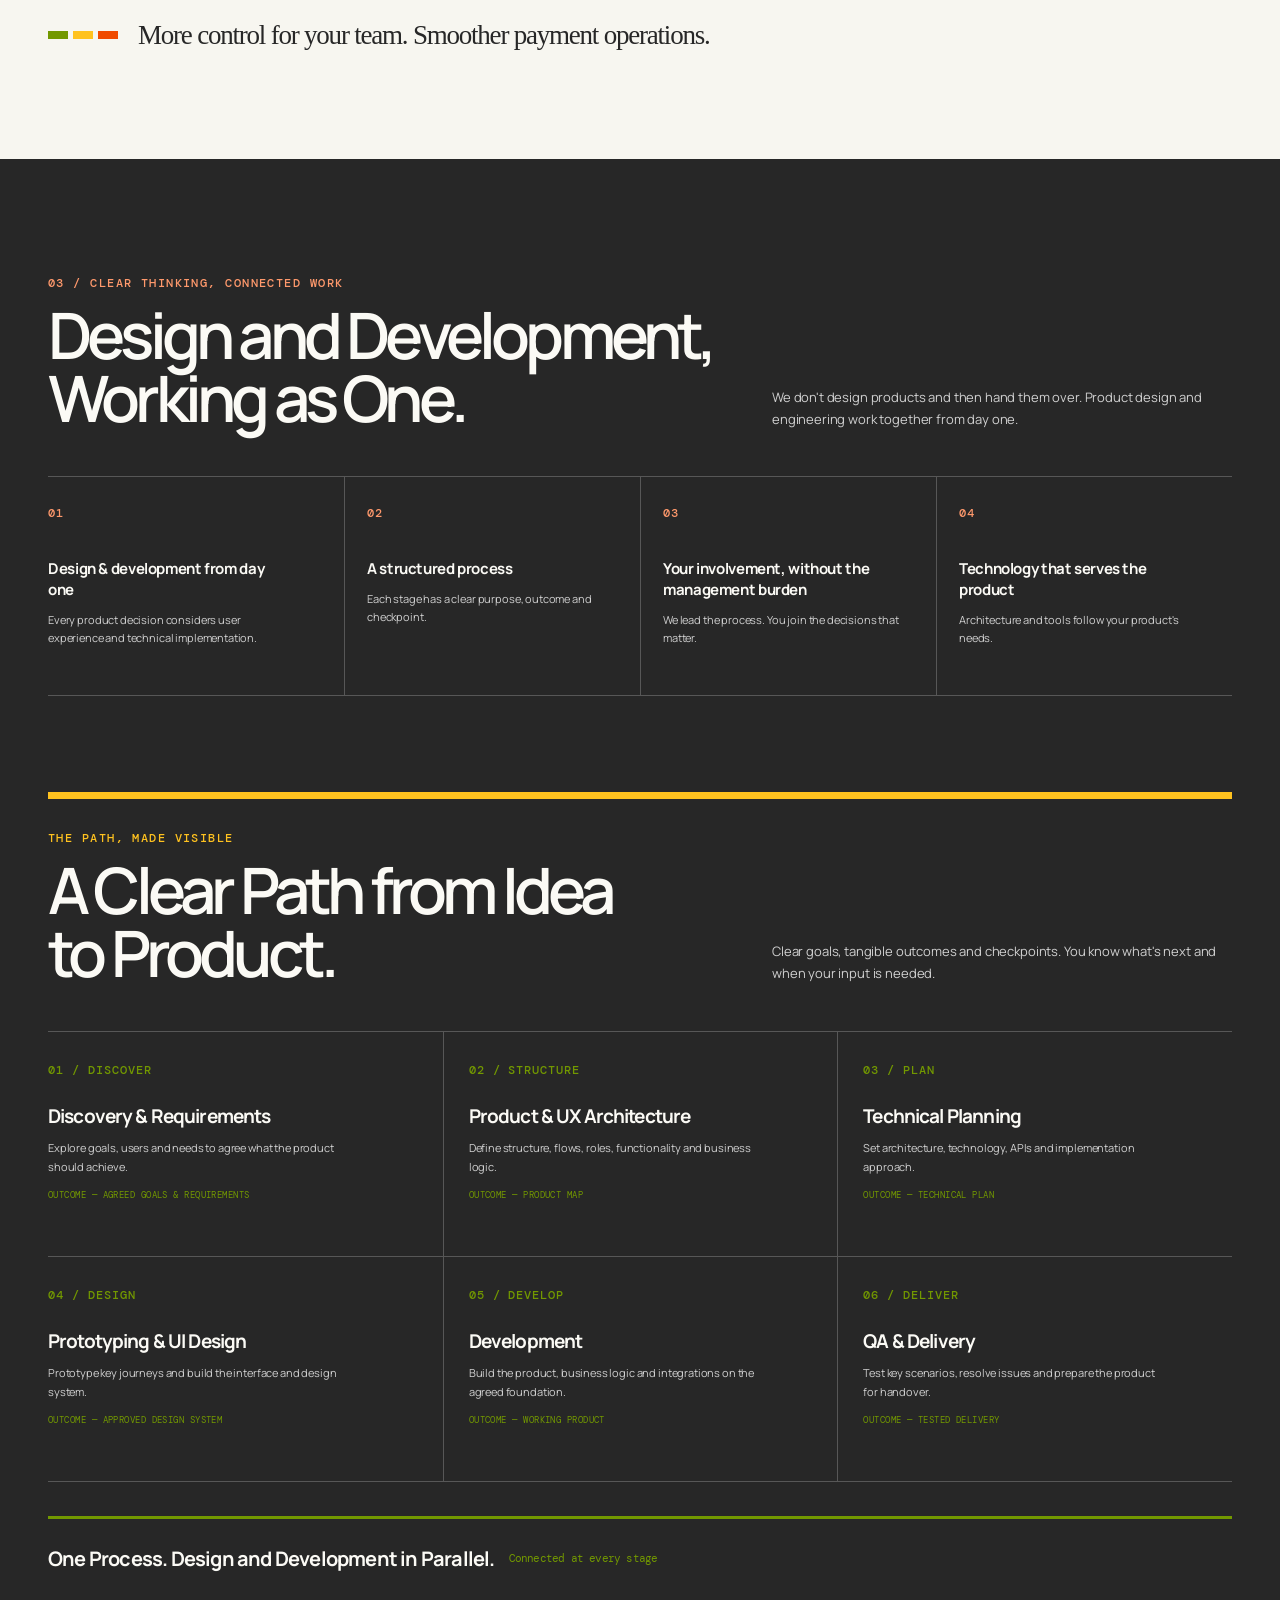
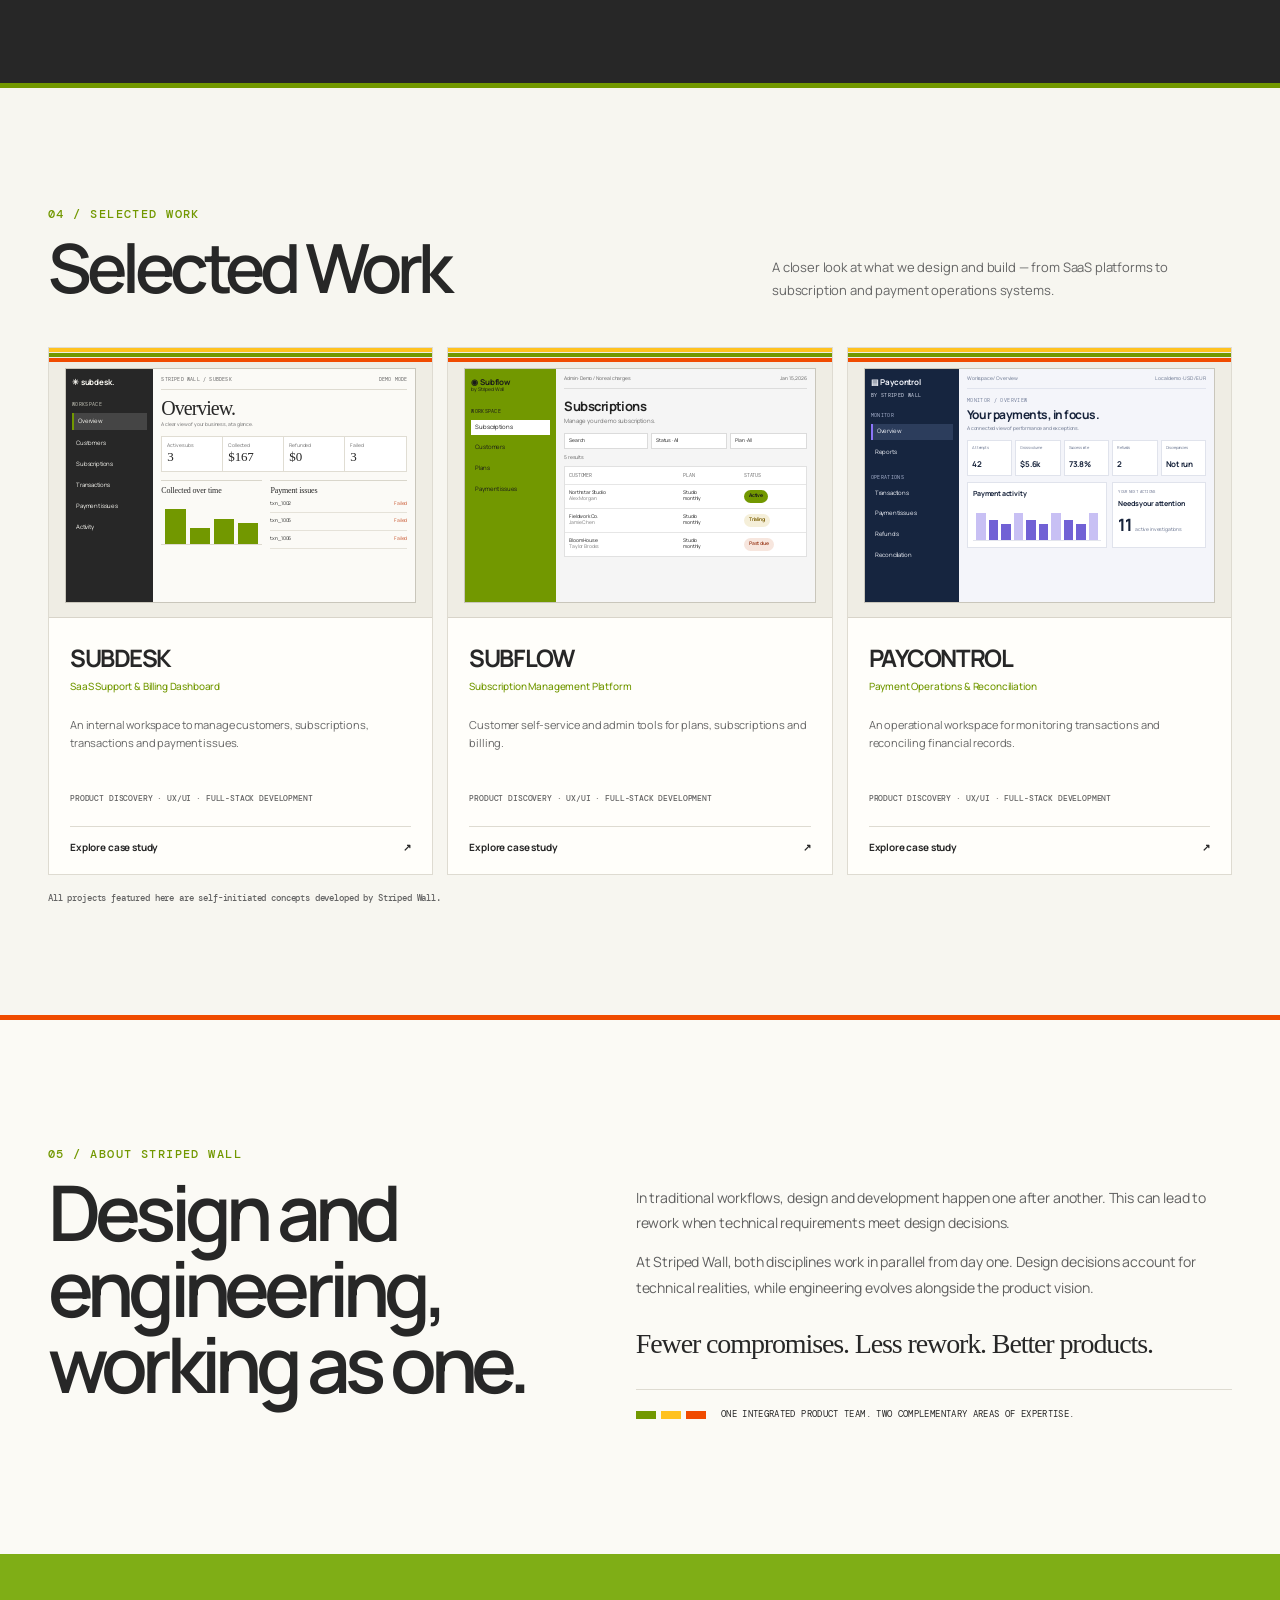
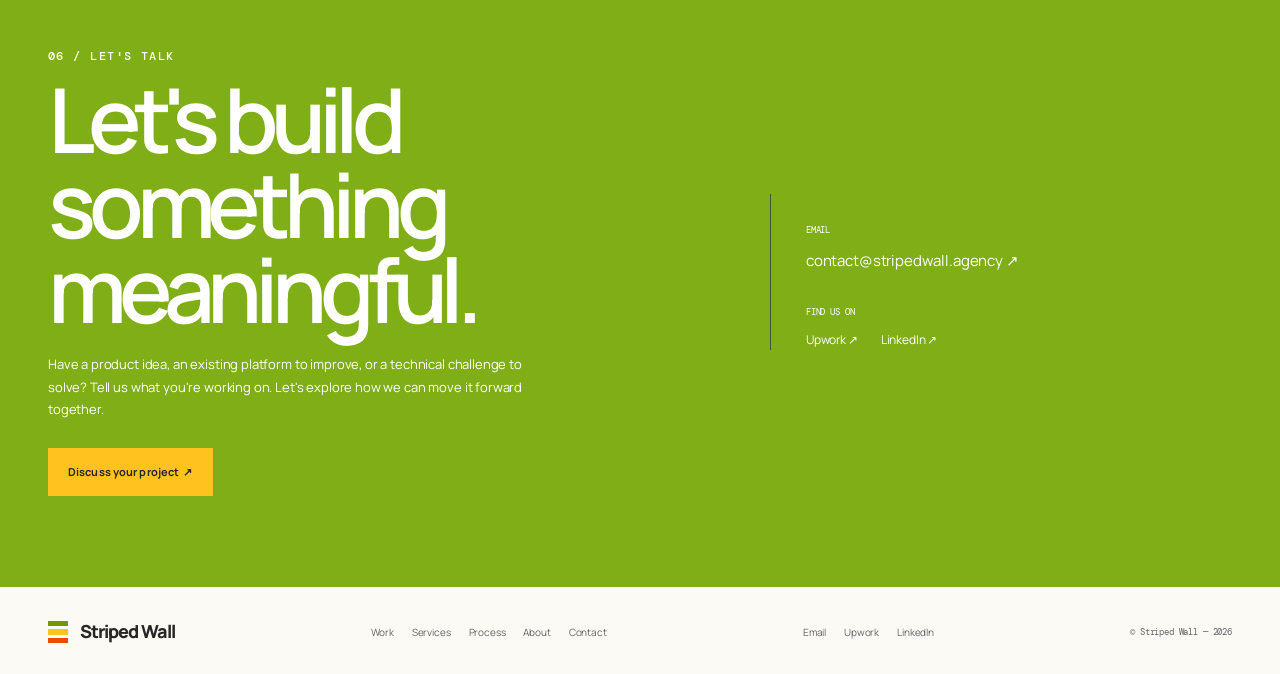
==== commit 116f7d27: "fix: match selected work previews to the updated design" ====
--- a/index.html
+++ b/index.html
@@ -2827,7 +2827,8 @@
 
 }
 
-/* Subflow and Paycontrol previews are illustrative recreations of their demo interfaces. */
+/* Case previews are illustrative recreations of the demo interfaces. */
+.sd-shot,
 .sf-shot,
 .pc-shot {
   height: 100%;
@@ -3149,6 +3150,168 @@
   }
   .pc-kpis b {
     font-size: 7px;
+  }
+}
+
+.sd-shot {
+  grid-template-columns: 25% 75%;
+  background: #fbfaf6;
+  color: var(--ink);
+  line-height: 1.35;
+}
+.sd-sidebar {
+  background: #272727;
+  color: #f8f7f1;
+  padding: 8px 6px;
+  display: flex;
+  flex-direction: column;
+  gap: 5px;
+  min-width: 0;
+}
+.sd-sidebar b {
+  font-size: 8px;
+  white-space: nowrap;
+}
+.sd-sidebar .shot-group {
+  font: 5px var(--mono);
+  letter-spacing: 0.07em;
+  color: #c5c5b8;
+  margin-top: 9px;
+}
+.sd-sidebar > span {
+  padding: 4px;
+  font-size: 6px;
+  white-space: nowrap;
+  overflow: hidden;
+}
+.sd-sidebar .sd-active {
+  background: #454545;
+  border-left: 2px solid var(--green);
+}
+.sd-main {
+  padding: 7px 8px;
+  min-width: 0;
+  overflow: hidden;
+}
+.sd-top {
+  display: flex;
+  justify-content: space-between;
+  gap: 5px;
+  padding-bottom: 6px;
+  border-bottom: 1px solid #dedbd1;
+  font: 5px var(--mono);
+  letter-spacing: 0.04em;
+  color: #666;
+  white-space: nowrap;
+}
+.sd-heading {
+  display: flex;
+  flex-direction: column;
+  gap: 3px;
+  margin: 8px 0;
+}
+.sd-heading b {
+  font: 20px/1.05 var(--serif);
+  letter-spacing: -0.05em;
+}
+.sd-heading small {
+  font-size: 5px;
+  color: #6c6c6c;
+}
+.sd-metrics {
+  display: grid;
+  grid-template-columns: repeat(4, minmax(0, 1fr));
+  border: 1px solid #e0ddd3;
+  background: #fff;
+}
+.sd-metrics div {
+  padding: 6px 5px;
+  border-right: 1px solid #e0ddd3;
+  min-width: 0;
+}
+.sd-metrics div:last-child {
+  border: 0;
+}
+.sd-metrics small {
+  display: block;
+  font-size: 5px;
+  line-height: 1.2;
+  color: #6f6f6f;
+}
+.sd-metrics b {
+  font: 13px var(--serif);
+}
+.sd-lower {
+  display: grid;
+  grid-template-columns: 0.85fr 1.15fr;
+  gap: 8px;
+  margin-top: 8px;
+}
+.sd-chart,
+.sd-issues {
+  border-top: 1px solid #d9d6cb;
+  padding-top: 5px;
+  min-width: 0;
+}
+.sd-chart > b,
+.sd-issues > b {
+  font: 8px var(--serif);
+}
+.sd-bars {
+  height: 44px;
+  margin-top: 5px;
+  display: flex;
+  align-items: end;
+  gap: 4px;
+  border-bottom: 1px solid #ddd9ce;
+  padding: 0 4px;
+}
+.sd-bars i {
+  display: block;
+  flex: 1;
+  background: var(--green);
+  height: 48%;
+}
+.sd-bars i:nth-child(1) {
+  height: 80%;
+}
+.sd-bars i:nth-child(2) {
+  height: 35%;
+}
+.sd-bars i:nth-child(3) {
+  height: 57%;
+}
+.sd-issues div {
+  display: flex;
+  justify-content: space-between;
+  gap: 3px;
+  padding: 5px 0;
+  border-bottom: 1px solid #e5e2d9;
+  font-size: 5px;
+  white-space: nowrap;
+}
+.sd-issues em {
+  font-style: normal;
+  color: #ca5a34;
+}
+@media (max-width: 600px) {
+  .sd-main {
+    padding: 6px;
+  }
+  .sd-sidebar {
+    padding: 7px 4px;
+  }
+  .sd-metrics div {
+    padding: 5px 3px;
+  }
+  .sd-metrics small {
+    font-size: 4px;
+  }
+  .sd-lower {
+    gap: 5px;
+  }
+  .sd-bars {
+    gap: 3px;
   }
 }
 </style>
@@ -3253,7 +3416,47 @@
 <section class="process" id="process"><div class="wrap"><div class="section-head"><div><div class="eyebrow">03 / Clear thinking, connected work</div><h2>Design and Development,<br>Working as One.</h2></div><p>We don't design products and then hand them over. Product design and engineering work together from day one.</p></div><div class="principles"><article class="principle"><span class="num">01</span><h3>Design &amp; development from day one</h3><p>Every product decision considers user experience and technical implementation.</p></article><article class="principle"><span class="num">02</span><h3>A structured process</h3><p>Each stage has a clear purpose, outcome and checkpoint.</p></article><article class="principle"><span class="num">03</span><h3>Your involvement, without the management burden</h3><p>We lead the process. You join the decisions that matter.</p></article><article class="principle"><span class="num">04</span><h3>Technology that serves the product</h3><p>Architecture and tools follow your product's needs.</p></article></div><div class="section-head"><div><div class="eyebrow">The path, made visible</div><h2>A Clear Path from Idea<br>to Product.</h2></div><p>Clear goals, tangible outcomes and checkpoints. You know what's next and when your input is needed.</p></div><div class="steps">
 <article class="step"><span class="num">01 / DISCOVER</span><h3>Discovery &amp; Requirements</h3><p>Explore goals, users and needs to agree what the product should achieve.</p><div class="outcome">Outcome — Agreed goals &amp; requirements</div></article><article class="step"><span class="num">02 / STRUCTURE</span><h3>Product &amp; UX Architecture</h3><p>Define structure, flows, roles, functionality and business logic.</p><div class="outcome">Outcome — Product map</div></article><article class="step"><span class="num">03 / PLAN</span><h3>Technical Planning</h3><p>Set architecture, technology, APIs and implementation approach.</p><div class="outcome">Outcome — Technical plan</div></article><article class="step"><span class="num">04 / DESIGN</span><h3>Prototyping &amp; UI Design</h3><p>Prototype key journeys and build the interface and design system.</p><div class="outcome">Outcome — Approved design system</div></article><article class="step"><span class="num">05 / DEVELOP</span><h3>Development</h3><p>Build the product, business logic and integrations on the agreed foundation.</p><div class="outcome">Outcome — Working product</div></article><article class="step"><span class="num">06 / DELIVER</span><h3>QA &amp; Delivery</h3><p>Test key scenarios, resolve issues and prepare the product for handover.</p><div class="outcome">Outcome — Tested delivery</div></article></div><div class="process-close"><strong>One Process. Design and Development in Parallel.</strong><span>Connected at every stage</span></div></div></section>
 <section class="work" id="work"><div class="wrap"><div class="section-head"><div><div class="eyebrow">04 / Selected work</div><h2>Selected Work</h2></div><p>A closer look at what we design and build — from SaaS platforms to subscription and payment operations systems.</p></div><div class="work-cards">
-<article class="project"><div class="screen" role="img" aria-label="Illustrative dashboard preview with fictional data"><span class="screen-stripe" aria-hidden="true"><i></i><i></i><i></i></span><div class="ui-shot"><div class="shot-brand">STRIPED WALL&nbsp; / &nbsp;SUBDESK&nbsp; ● &nbsp;DEMO MODE</div><div class="shot-title">Overview.</div><div class="shot-sub">A clear view of your business, at a glance.</div><div class="shot-metrics"><div><small>Active subscriptions</small><b>3</b></div><div><small>Payments collected</small><b>$167</b></div><div><small>Refunded</small><b>$0</b></div><div><small>Failed payments</small><b>3</b></div></div><div class="shot-lower"><div class="shot-chart"><strong>Collected over time</strong><div class="shot-bars"><i></i><i></i><i></i><i></i></div></div><div class="shot-table"><strong>Payment issues</strong><div class="shot-row"><span>txn_1002</span><span>J. Wilson</span><span>Failed</span></div><div class="shot-row"><span>txn_1005</span><span>O. Martin</span><span>Failed</span></div><div class="shot-row"><span>txn_1006</span><span>N. Williams</span><span>Failed</span></div></div></div></div></div><div class="project-body"><h3>SUBDESK</h3><div class="type">SaaS Support &amp; Billing Dashboard</div><p>An internal workspace to manage customers, subscriptions, transactions and payment issues.</p><div class="tags">Product discovery · UX/UI · Full-stack development</div><a class="project-link" href="work/subdesk/">Explore case study <span>↗</span></a></div></article>
+<article class="project"><div
+  class="screen"
+  role="img"
+  aria-label="Illustrative Subdesk overview showing billing metrics and payment issues"
+>
+  <span class="screen-stripe" aria-hidden="true"><i></i><i></i><i></i></span>
+  <div class="sd-shot">
+    <div class="sd-sidebar">
+      <b>✳ subdesk.</b>
+      <div class="shot-group">WORKSPACE</div>
+      <span class="sd-active">Overview</span><span>Customers</span
+      ><span>Subscriptions</span><span>Transactions</span
+      ><span>Payment issues</span><span>Activity</span>
+    </div>
+    <div class="sd-main">
+      <div class="sd-top">STRIPED WALL / SUBDESK <span>DEMO MODE</span></div>
+      <div class="sd-heading">
+        <b>Overview.</b
+        ><small>A clear view of your business, at a glance.</small>
+      </div>
+      <div class="sd-metrics">
+        <div><small>Active subs</small><b>3</b></div>
+        <div><small>Collected</small><b>$167</b></div>
+        <div><small>Refunded</small><b>$0</b></div>
+        <div><small>Failed</small><b>3</b></div>
+      </div>
+      <div class="sd-lower">
+        <div class="sd-chart">
+          <b>Collected over time</b>
+          <div class="sd-bars"><i></i><i></i><i></i><i></i></div>
+        </div>
+        <div class="sd-issues">
+          <b>Payment issues</b>
+          <div><span>txn_1002</span><em>Failed</em></div>
+          <div><span>txn_1005</span><em>Failed</em></div>
+          <div><span>txn_1006</span><em>Failed</em></div>
+        </div>
+      </div>
+    </div>
+  </div>
+</div><div class="project-body"><h3>SUBDESK</h3><div class="type">SaaS Support &amp; Billing Dashboard</div><p>An internal workspace to manage customers, subscriptions, transactions and payment issues.</p><div class="tags">Product discovery · UX/UI · Full-stack development</div><a class="project-link" href="work/subdesk/">Explore case study <span>↗</span></a></div></article>
 <article class="project">
   <div
     class="screen"
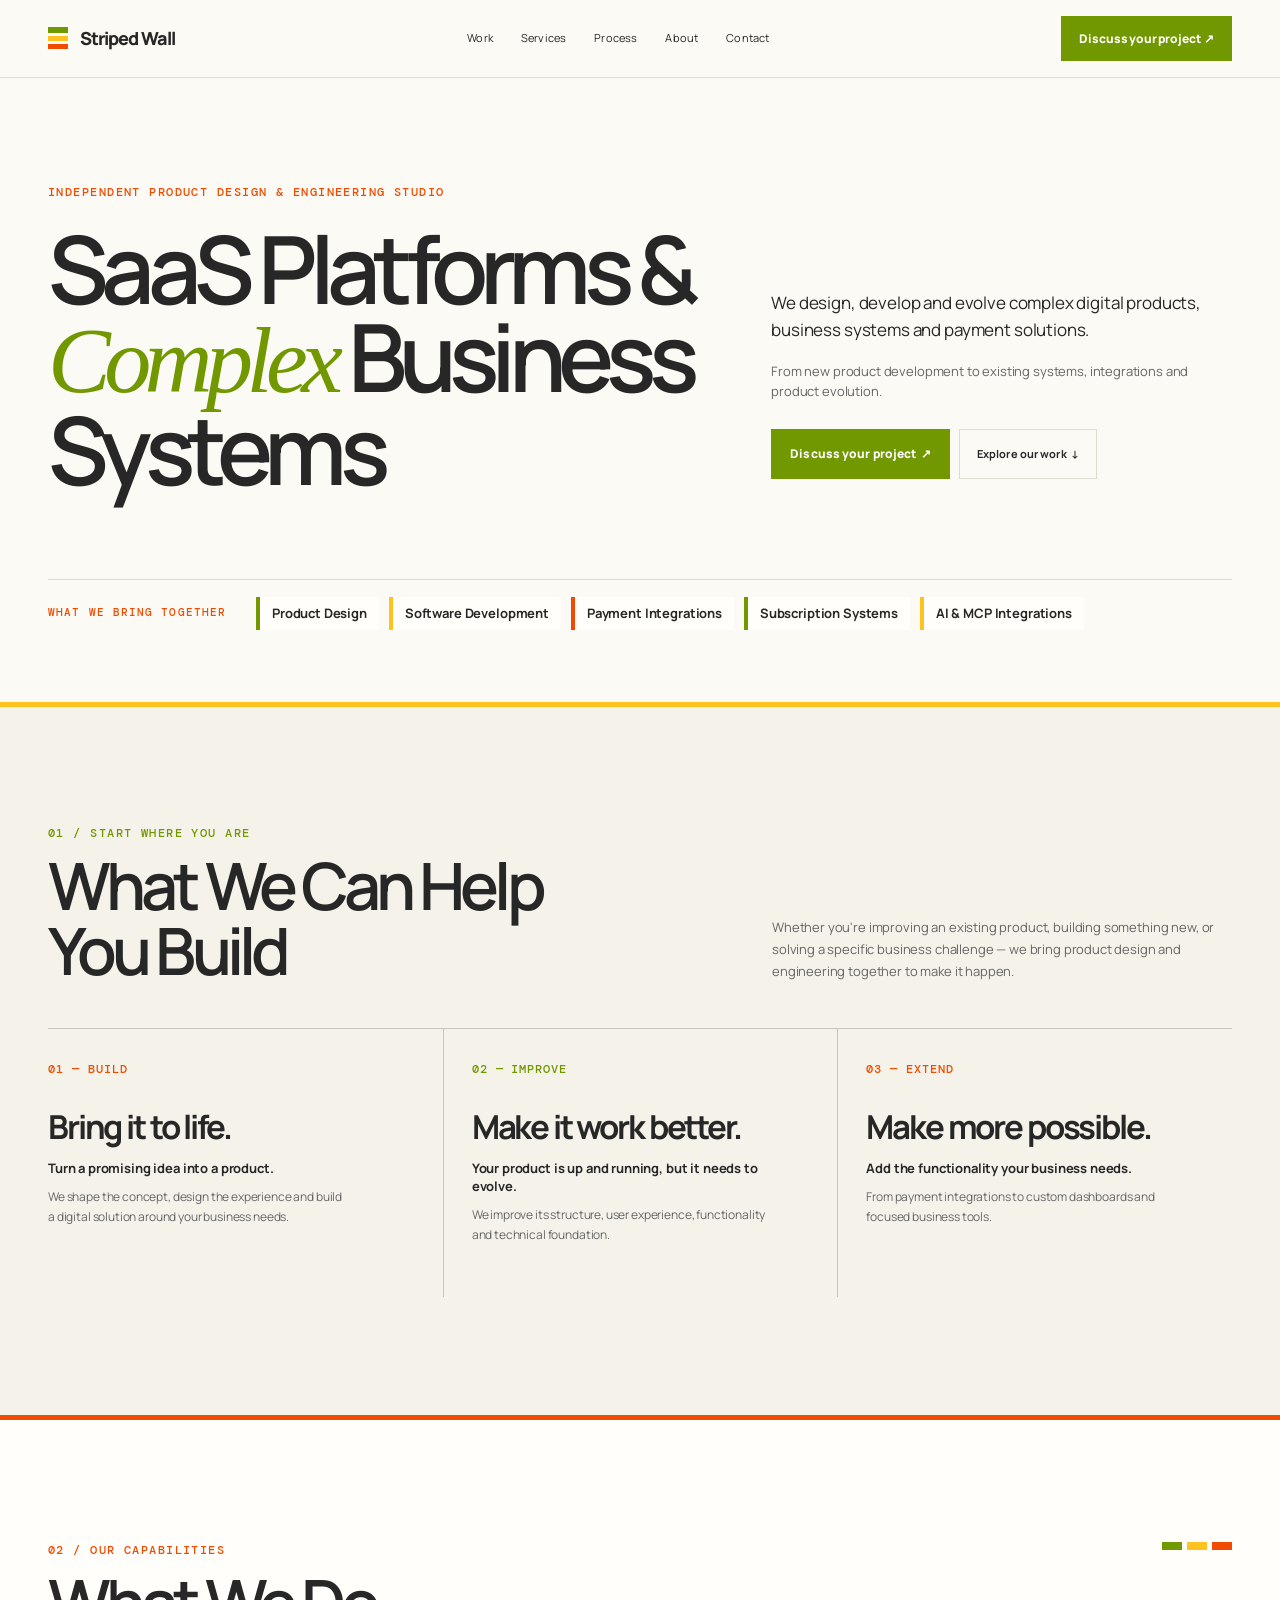
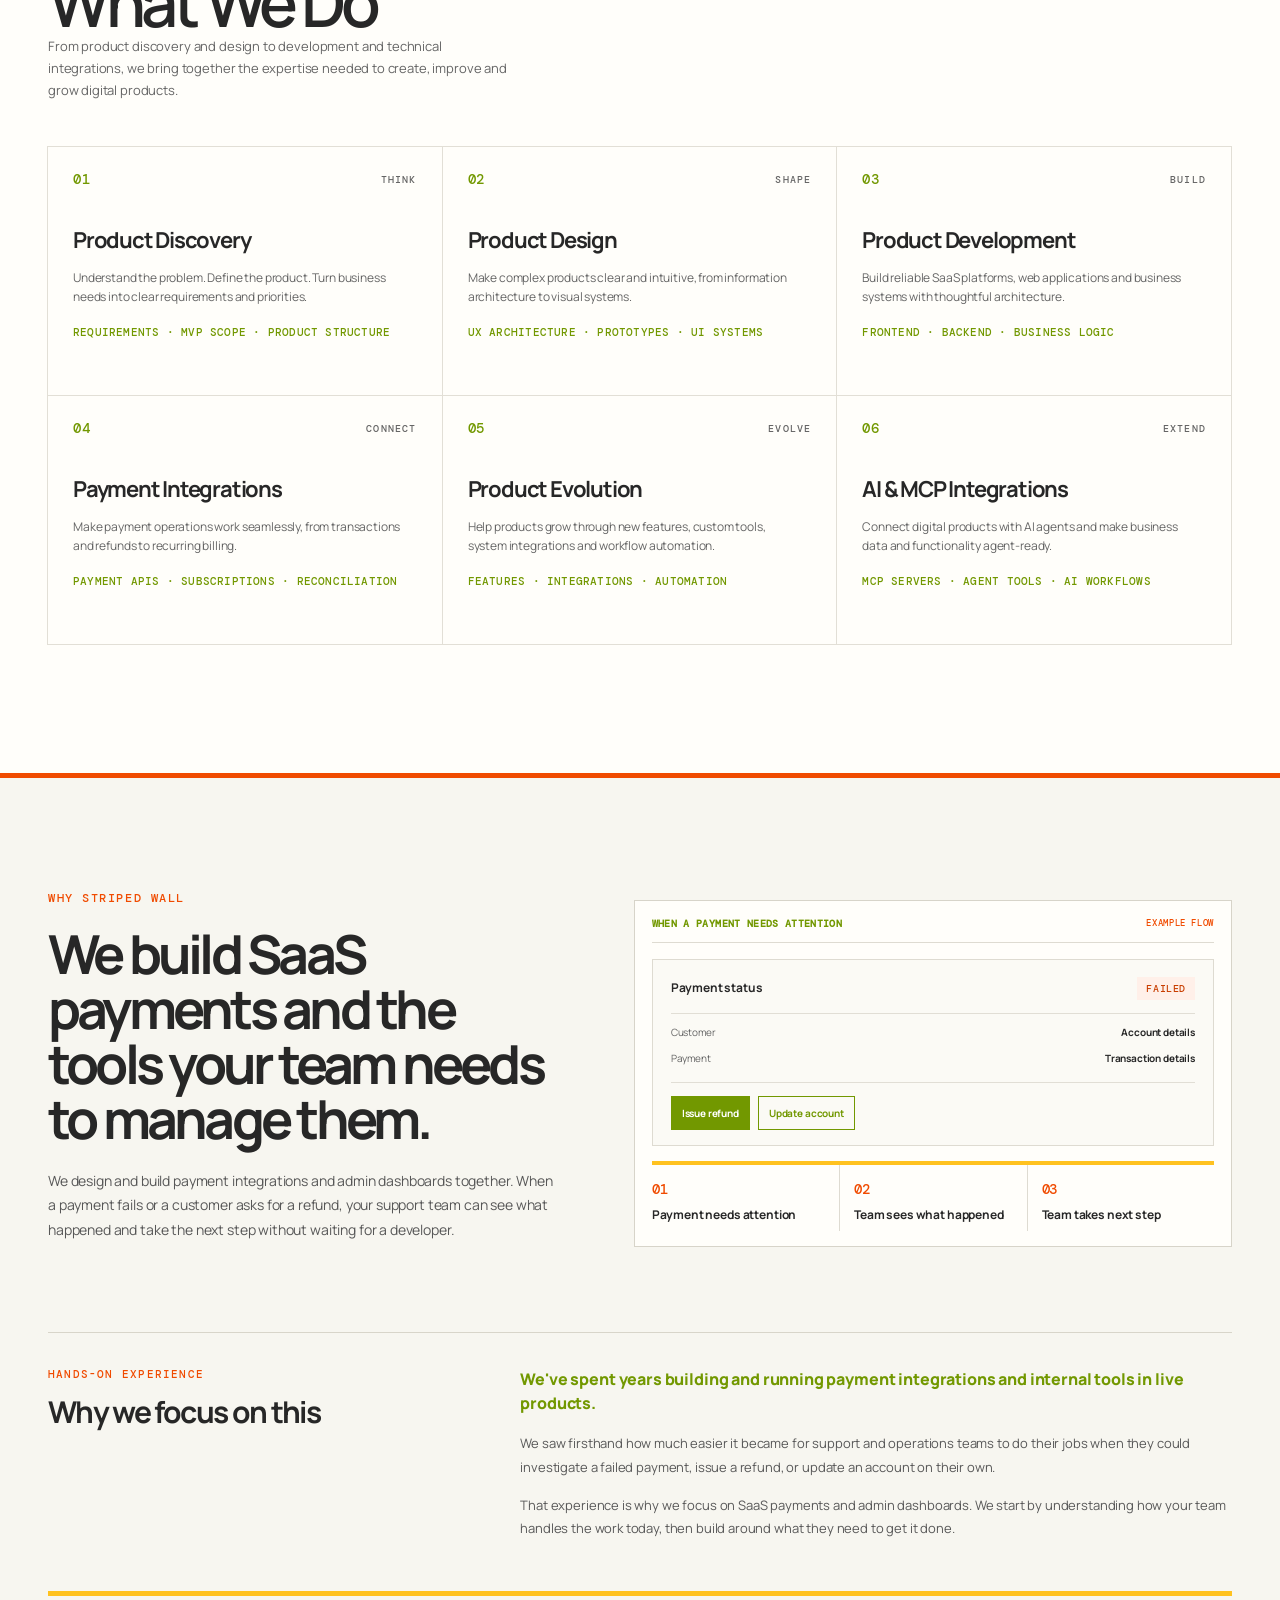
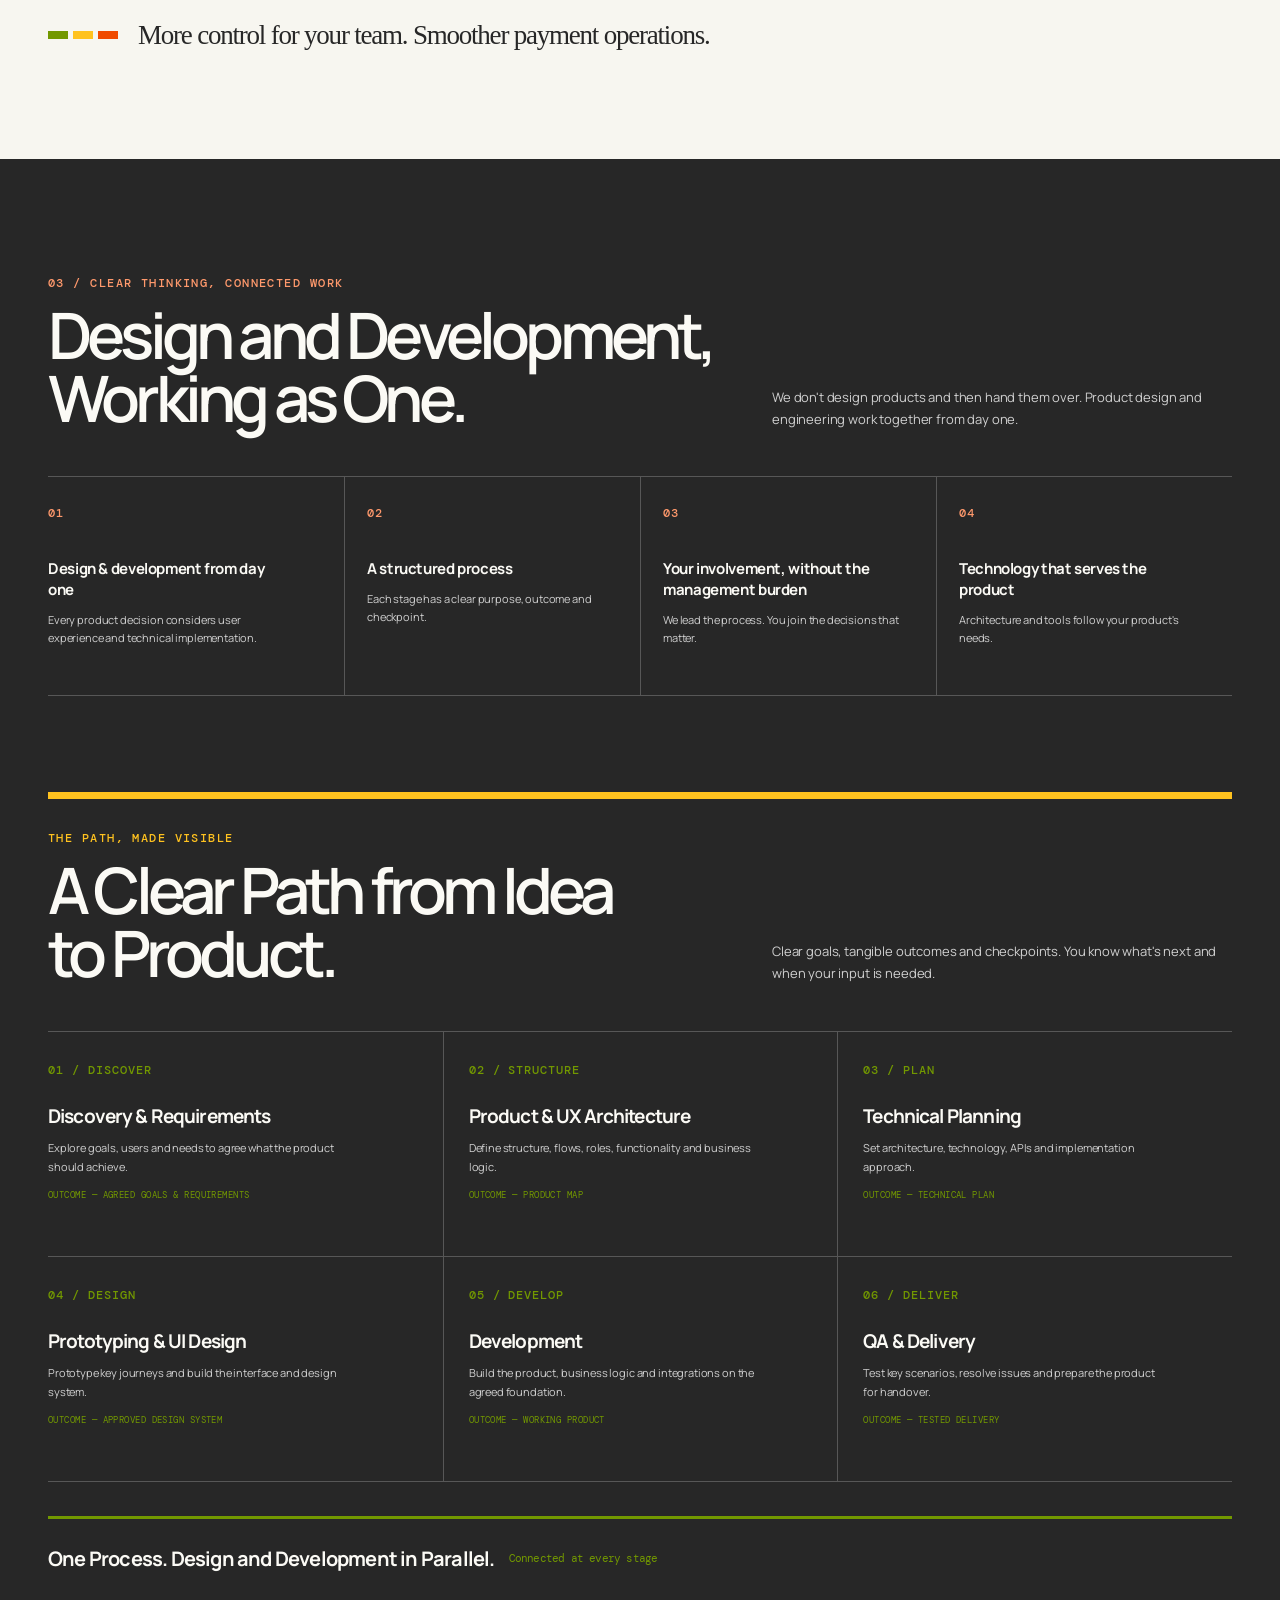
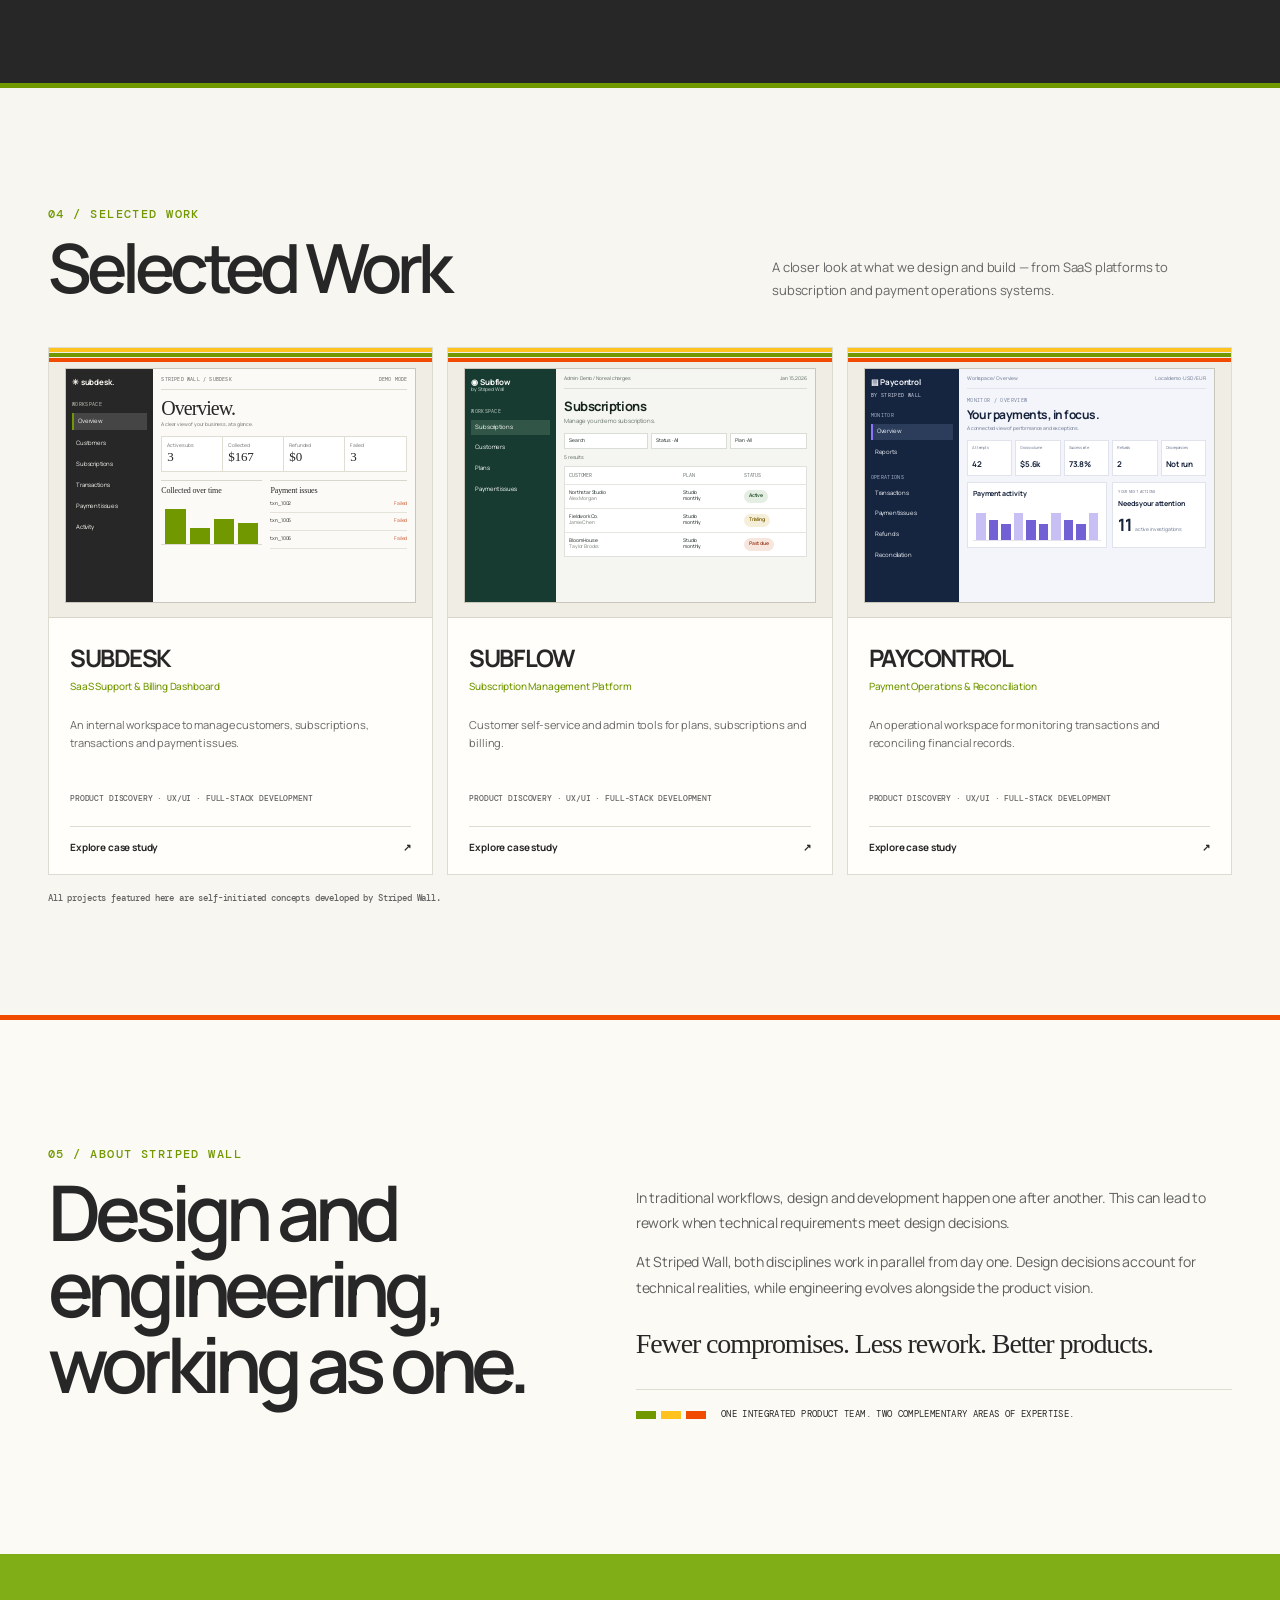
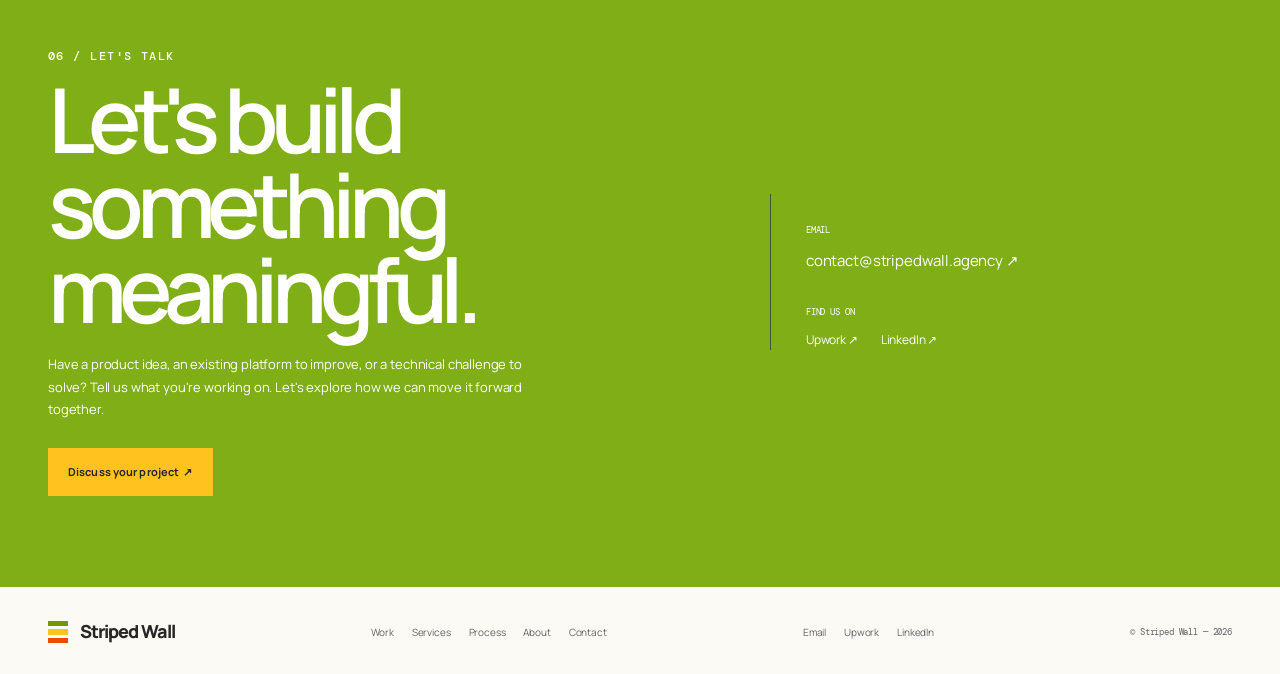
==== commit 4181f8bd: "fix: restore Subflow preview colors from the design" ====
--- a/index.html
+++ b/index.html
@@ -2842,12 +2842,12 @@
 }
 .sf-shot {
   grid-template-columns: 26% 74%;
-  background: #f5f5f5;
-  color: #222222;
+  background: #f5f6f1;
+  color: #17251e;
 }
 .sf-sidebar {
-  background: var(--green);
-  color: #1a1a1a;
+  background: #183b31;
+  color: #fff;
   padding: 8px 6px;
   display: flex;
   flex-direction: column;
@@ -2860,12 +2860,12 @@
 .sf-sidebar small {
   font-size: 5px;
   margin-top: -5px;
-  color: inherit;
+  color: #d1ddd5;
 }
 .sf-sidebar .shot-group {
   font: 5px var(--mono);
   letter-spacing: 0.06em;
-  color: inherit;
+  color: #bdcbc2;
   margin-top: 9px;
 }
 .sf-sidebar > span {
@@ -2875,7 +2875,7 @@
   overflow: hidden;
 }
 .sf-sidebar .sf-active {
-  background: white;
+  background: #315647;
 }
 .sf-main {
   padding: 7px 8px;
@@ -2887,8 +2887,8 @@
   justify-content: space-between;
   gap: 6px;
   padding-bottom: 6px;
-  border-bottom: 1px solid #dcdcdc;
-  color: #626262;
+  border-bottom: 1px solid #daddd5;
+  color: #58665e;
   font-size: 5px;
   white-space: nowrap;
 }
@@ -2903,7 +2903,7 @@
   letter-spacing: -0.04em;
 }
 .sf-heading small {
-  color: #717171;
+  color: #68746d;
   font-size: 6px;
 }
 .sf-filters {
@@ -2913,7 +2913,7 @@
 }
 .sf-filters span {
   padding: 4px;
-  border: 1px solid #dbdbdb;
+  border: 1px solid #d8ddd5;
   background: #fff;
   font-size: 5px;
   white-space: nowrap;
@@ -2922,10 +2922,10 @@
 .sf-count {
   margin: 6px 0 4px;
   font-size: 5px;
-  color: #616161;
+  color: #59645e;
 }
 .sf-table {
-  border: 1px solid #e1e1e1;
+  border: 1px solid #dfe2dc;
   background: #fff;
 }
 .sf-row {
@@ -2934,7 +2934,7 @@
   align-items: center;
   gap: 3px;
   padding: 5px 4px;
-  border-top: 1px solid #e6e6e6;
+  border-top: 1px solid #e5e7e1;
   font-size: 5px;
   min-height: 23px;
 }
@@ -2942,13 +2942,13 @@
   border-top: 0;
 }
 .sf-row small {
-  color: #7e7e7e;
+  color: #778078;
   font-size: 5px;
 }
 .sf-label {
   font: 5px var(--mono);
   text-transform: uppercase;
-  color: #717171;
+  color: #69746d;
   min-height: 15px;
 }
 .sf-status {
@@ -2959,8 +2959,8 @@
   white-space: nowrap;
 }
 .sf-status.active {
-  background: var(--green);
-  color: #1a1a1a;
+  background: #e4eee3;
+  color: #315b3a;
 }
 .sf-status.trial {
   background: #f5efd9;
